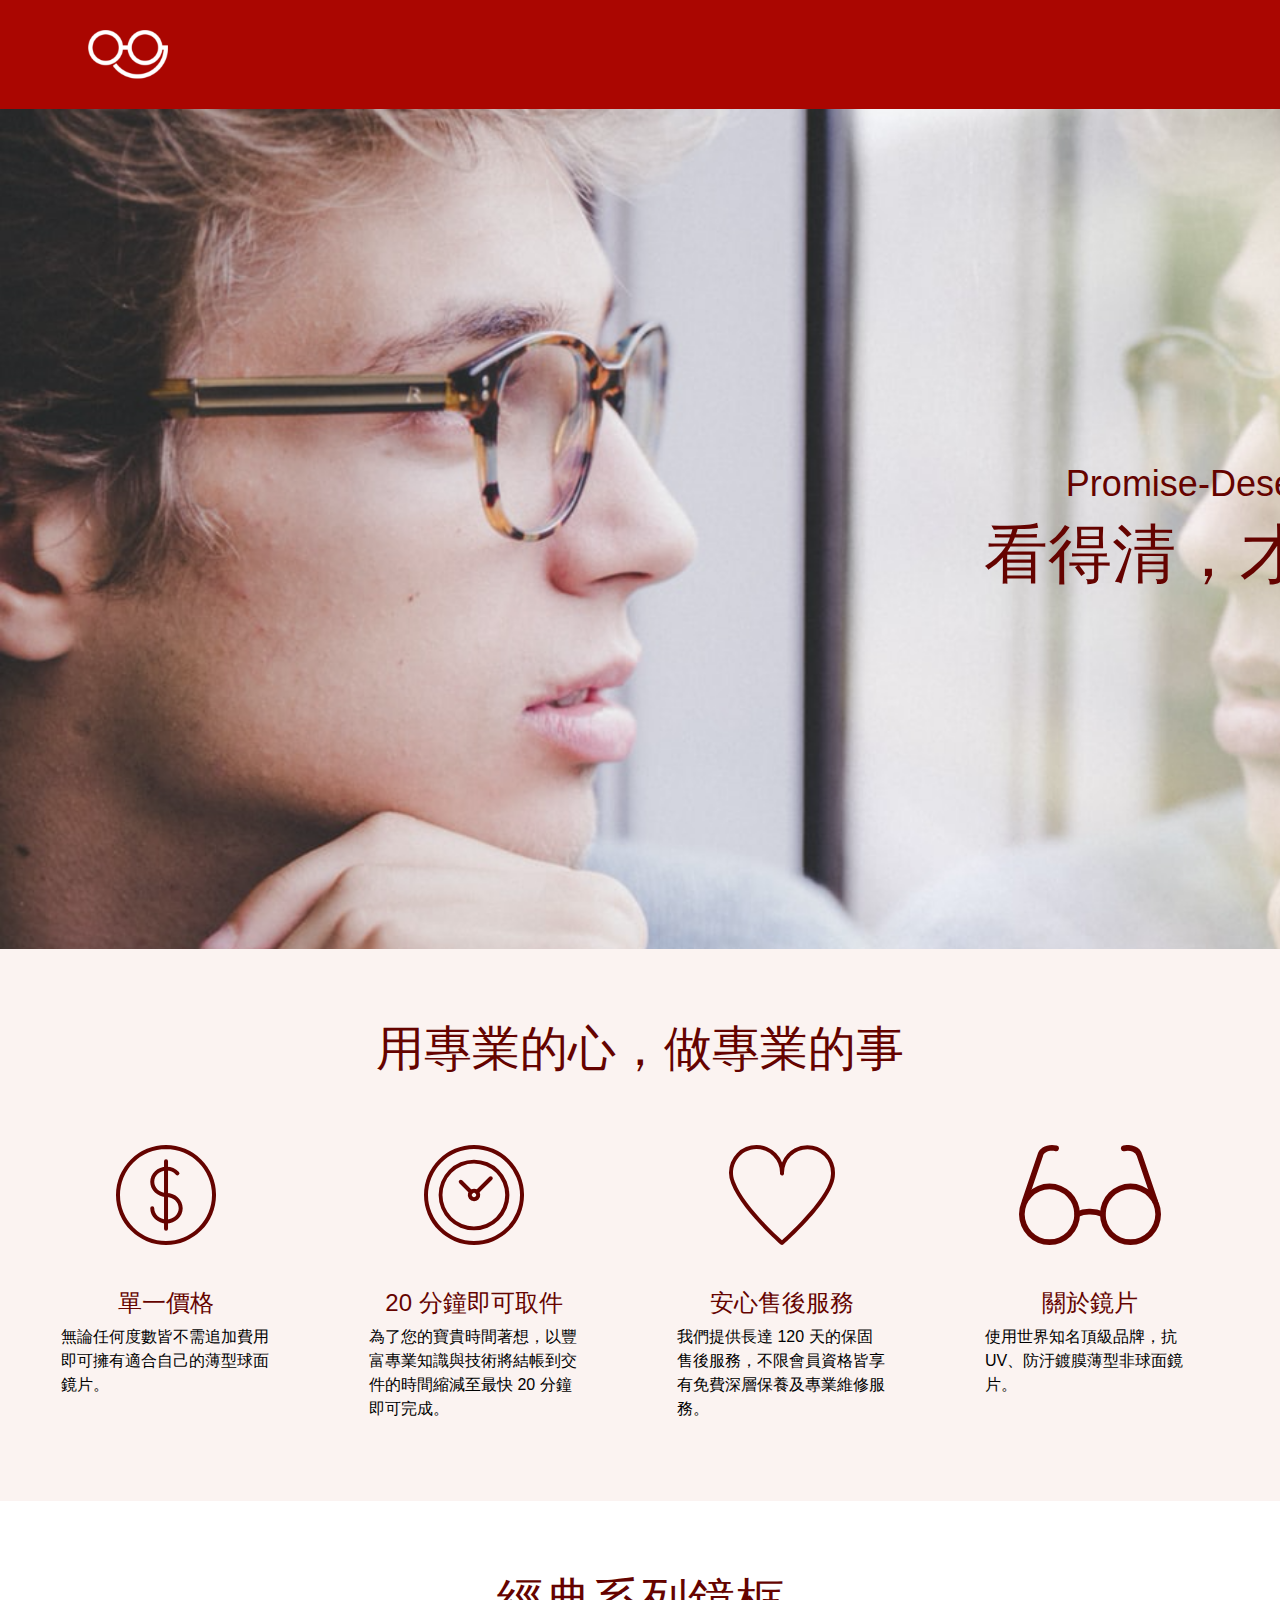
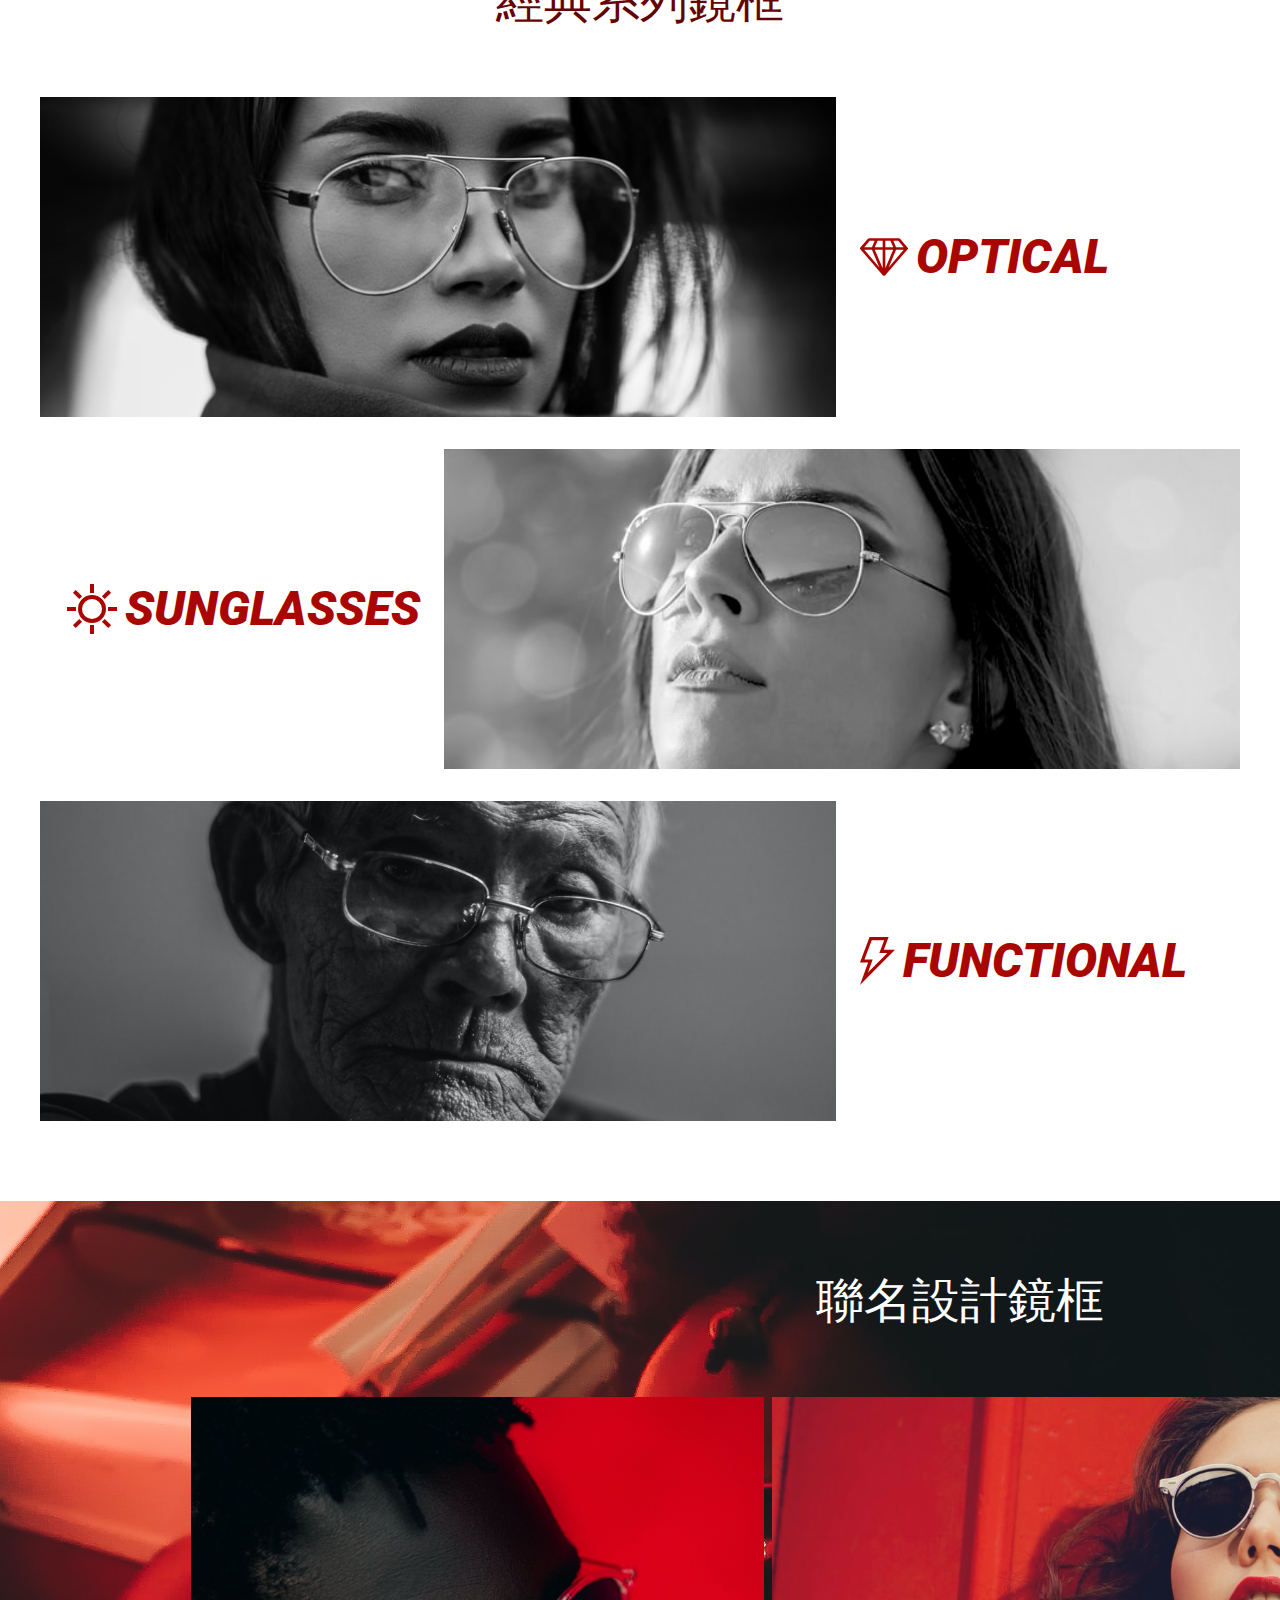
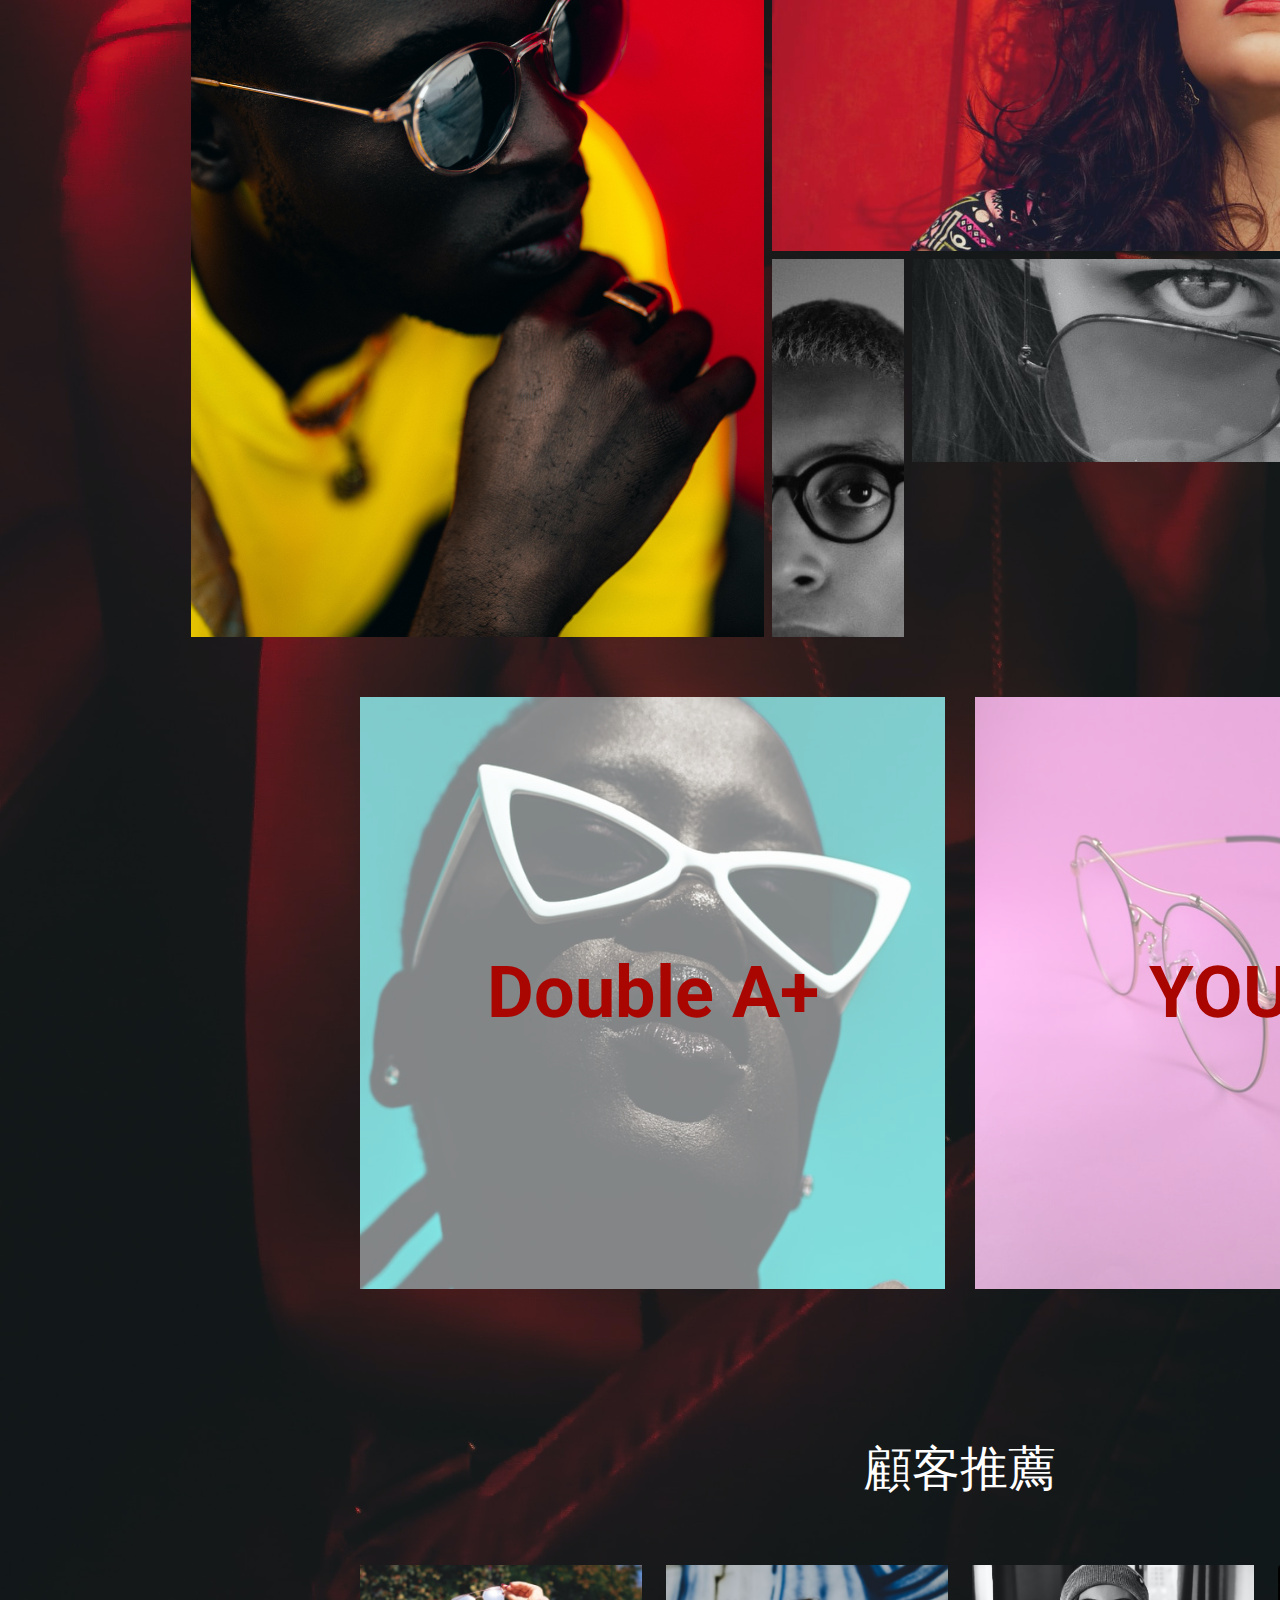
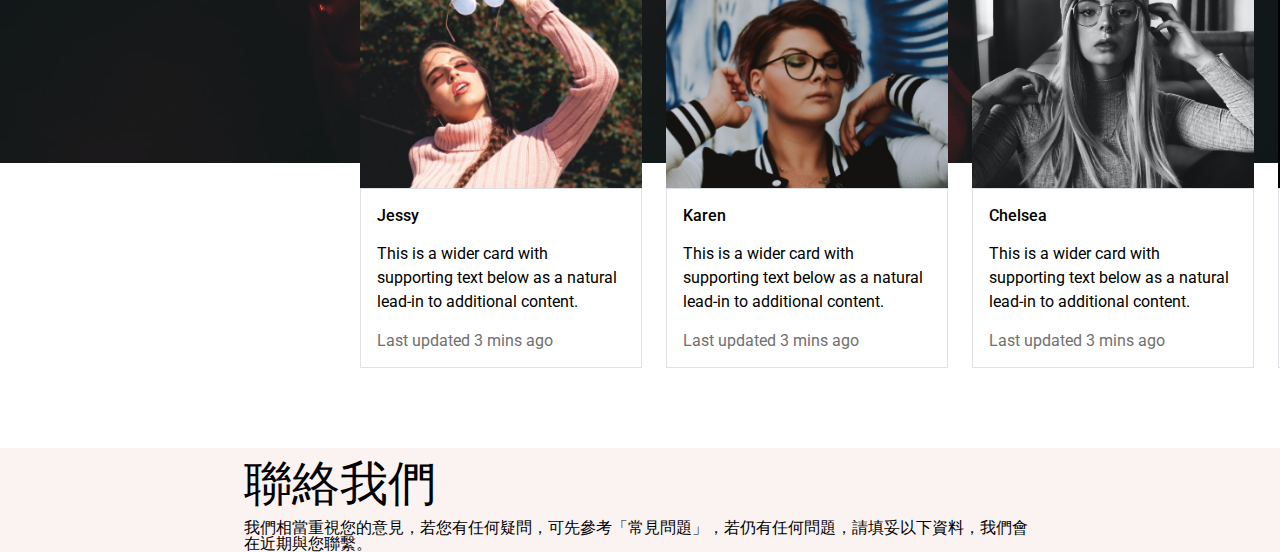
==== index.html @ 2d6eb942 "Initial commit" ====
<!DOCTYPE html>
<html lang="en">
<head>
  <meta charset="UTF-8">
  <meta name="viewport" content="width=device-width, initial-scale=1.0">
  <title>Hex week3 個人網站</title>
  <link rel="stylesheet" href="style/cssReset.css">
  <link rel="stylesheet" href="style/font.css">
  <link rel="stylesheet" href="style/style.css">
  <link href="https://fonts.googleapis.com/css2?family=Roboto:ital,wght@0,400;0,500;0,700;1,900&display=swap"
    rel="stylesheet">
</head>
<body>
  <header>
    <nav class="navigation bg-color-primary">
      <div class="navigation-inner w-1920">
        <a href="#"><img src="image/logo.png" alt="logo"></a>
        <ul>
          <li>
            <a class="font-PingFangTC-Regular font-size-20-h30 color-white" href="#">系列鏡框</a>
          </li>
          <li>
            <a class="font-PingFangTC-Regular font-size-20-h30 color-white" href="#">門市據點</a>
          </li>
          <li>
            <a class="font-PingFangTC-Regular font-size-20-h30 color-white" href="#">部落格</a>
          </li>
          
          <li>
            <a class="font-PingFangTC-Regular font-size-20-h30 color-white" href="#">常見問題</a>
          </li>
        </ul>
      </div>
    </nav>

    <section class="banner w-1920">
      <p class="font-PingFangTC-Medium font-size-36-h54 color-secondary">
        Promise-Desert 2020 早春系列</p>
      <h1 class="font-PingFangTC-Medium font-size-64-h96 color-secondary">
        看得清，才能看得遠</h1>
    </section>
    <section class="aboutUs bg-color-tertiary color-secondary ">
      <h2 class="font-PingFangTC-Semibold font-size-48-h72">用專業的心，做專業的事</h2>
      <ul>
        <li>
          <img src="image/icon-dollar.svg" alt="icon-dollar">
          <h3 class="font-PingFangTC-Medium font-size-24-h36">單一價格</h3>
          <p class="font-PingFangTC-Regular font-size-16-h24 color-black">無論任何度數皆不需追加費用 即可擁有適合自己的薄型球面 鏡片。</p>
        </li>
        <li>
          <img src="image/icon-clock.svg" alt="icon-dollar">
          <h3 class="font-PingFangTC-Medium font-size-24-h36">20 分鐘即可取件</h3>
          <p class="font-PingFangTC-Regular font-size-16-h24 color-black">為了您的寶貴時間著想，以豐 富專業知識與技術將結帳到交 件的時間縮減至最快 20 分鐘 即可完成。</p>
        </li>
        <li>
          <img src="image/icon-heart.svg" alt="icon-dollar">
          <h3 class="font-PingFangTC-Medium font-size-24-h36">安心售後服務</h3>
          <p class="font-PingFangTC-Regular font-size-16-h24 color-black">我們提供長達 120 天的保固售後服務，不限會員資格皆享有免費深層保養及專業維修服務。</p>
        </li>
        <li>
          <img src="image/icon-glasses.svg" alt="icon-dollar">
          <h3 class="font-PingFangTC-Medium font-size-24-h36">關於鏡片</h3>
          <p class="font-PingFangTC-Regular font-size-16-h24 color-black">使用世界知名頂級品牌，抗UV、防汙鍍膜薄型非球面鏡片。</p>
        </li>
        
      </ul>
    </section>
  </header>
  <main>
    <!--經典系列鏡框-->
    <section class="classic">
      <h2 class="font-PingFangTC-Semibold font-size-48-h72 color-secondary">經典系列鏡框</h2>

      <ul class="classic-Series w-1200">
        <li>
          <img src="image/product-1.png" alt="product-1">
          <div class="classic-Series-title">
            <img class="classic-Series-icon" src="image/icon-diamond.svg" alt="">
            <h3 class="font-Roboto-Black-Italic font-size-48-h72 color-primary ">OPTICAL</h3>
          </div>
        </li>

        <li>
          <img src="image/product-2.png" alt="product-2">
          <div class="classic-Series-title">
            <img class="classic-Series-icon" src="image/icon-sun.svg" alt="">
            <h3 class="font-Roboto-Black-Italic font-size-48-h72 color-primary ">SUNGLASSES</h3>
          </div>
        </li>

        <li>
          <img src="image/product-3.png" alt="product-3">
          <div class="classic-Series-title">
            <img class="classic-Series-icon" src="image/icon-thunder.svg" alt="">
            <h3 class="font-Roboto-Black-Italic font-size-48-h72 color-primary ">FUNCTIONAL</h3>
          </div>
        </li>
      </ul>

    </section>
    <!--聯名設計鏡框-->
    <section class="co-branding w-1920">
      <h1 class="font-PingFangTC-Semibold font-size-48-h72 color-white">聯名設計鏡框</h1>
      <!--上層圖-->
      <section class="co-branding-up w-1539">
        <div class="co-branding-inside-left ">
          <img src="image/product-4.png" alt="">
          <div class="co-branding-inside-right-top">
            <img src="image/product-5.png" alt="">
            <div class="co-branding-inside-right-bottom-left">
              <img src="image/product-6.png" alt="">
              <div class="co-branding-inside-right-bottom-right">
                <img src="image/product-7.png" alt="">
                <!--more按鈕-->
                <div class="btn-more">
                  <div class="btn-more-yellow">
                    <div class="btn-more-white">
                      <p class="font-Roboto-Bold font-size-72-h108 color-primary">MORE</p>
                      <img src="image/icon-arrow.svg" alt="">
                    </div>
                  </div>
                </div>
              </div>
            </div>
          </div>
        </div>
      </section>
      <!--下層圖-->
      <section class="co-branding-down w-1200">
        <ul class="co-branding-down-inside flex-row">
          <li class="flex-center-center">
            <img src="image/product-8.png" alt="">
            <div class="transparent"></div>
            <p class="font-Roboto-Bold font-size-72-h108 color-primary">Double A+</p>
          </li>
          <li class="flex-center-center">
            <img src="image/product-9.png" alt="">
            <div class="transparent"></div>
            <p class="font-Roboto-Bold font-size-72-h108 color-primary">YOUTH</p>
          </li>
        </ul>
        
      </section> 
      <!--顧客推薦-->
      <section class="recommend w-1200">
        <h1 class="font-PingFangTC-Semibold font-size-48-h72 color-white">顧客推薦</h1>
        <ul class="recommend-list-wrap flex-row">

          <li class="recommend-list">
            <img src="image/rec-1.png" alt="">
            <div class="recommend-content">
              <h4 class="font-Roboto-Medium font-size-16-h21">Jessy</h4>
              <p class="font-Roboto-Regular font-size-16-h24">This is a wider card with supporting text below as a natural lead-in to additional content.</p>
              <p class="font-Roboto-Regular font-size-16-h21 color-grey">Last updated 3 mins ago</p>
            </div>
          </li>

          <li class="recommend-list">
            <img src="image/rec-2.png" alt="">
            <div class="recommend-content">
              <h4 class="font-Roboto-Medium font-size-16-h21">Karen</h4>
              <p class="font-Roboto-Regular font-size-16-h24">This is a wider card with supporting text below as a natural lead-in to additional content.</p>
              <p class="font-Roboto-Regular font-size-16-h21 color-grey">Last updated 3 mins ago</p>
            </div>
          </li>

          <li class="recommend-list">
            <img src="image/rec-3.png" alt="">
            <div class="recommend-content">
              <h4 class="font-Roboto-Medium font-size-16-h21">Chelsea</h4>
              <p class="font-Roboto-Regular font-size-16-h24">This is a wider card with supporting text below as a natural lead-in
                to additional content.</p>
              <p class="font-Roboto-Regular font-size-16-h21 color-grey">Last updated 3 mins ago</p>
            </div>
          </li>

          <li class="recommend-list">
            <img src="image/rec-4.png" alt="">
            <div class="recommend-content">
              <h4 class="font-Roboto-Medium font-size-16-h21">Jane</h4>
              <p class="font-Roboto-Regular font-size-16-h24">This is a wider card with supporting text below as a natural lead-in
                to additional content.</p>
              <p class="font-Roboto-Regular font-size-16-h21 color-grey">Last updated 3 mins ago</p>
            </div>
          </li>

        </ul>
      </section>
    </section>
    
    <section class="contactUs bg-color-tertiary">
      <div class="contactUs-wrap w-792">
        <h1 class="font-PingFangTC-Semibold font-size-48-h72 w-792">聯絡我們</h1>
        <p>我們相當重視您的意見，若您有任何疑問，可先參考「常見問題」，若仍有任何問題，請填妥以下資料，我們會在近期與您聯繫。</p>
      </div>
      
    </section>
  </main>
  <footer>
    

  </footer>
  
</body>
</html>
---- style/cssReset.css ----
/* http://meyerweb.com/eric/tools/css/reset/ 
   v2.0 | 20110126
   License: none (public domain)
*/

html, body, div, span, applet, object, iframe,
h1, h2, h3, h4, h5, h6, p, blockquote, pre,
a, abbr, acronym, address, big, cite, code,
del, dfn, em, img, ins, kbd, q, s, samp,
small, strike, strong, sub, sup, tt, var,
b, u, i, center,
dl, dt, dd, ol, ul, li,
fieldset, form, label, legend,
table, caption, tbody, tfoot, thead, tr, th, td,
article, aside, canvas, details, embed, 
figure, figcaption, footer, header, hgroup, 
menu, nav, output, ruby, section, summary,
time, mark, audio, video {
	margin: 0;
	padding: 0;
	border: 0;
	font-size: 100%;
	font: inherit;
	vertical-align: baseline;
}
/* HTML5 display-role reset for older browsers */
article, aside, details, figcaption, figure, 
footer, header, hgroup, menu, nav, section {
	display: block;
}
body {
	line-height: 1;
}
ol, ul {
	list-style: none;
}
blockquote, q {
	quotes: none;
}
blockquote:before, blockquote:after,
q:before, q:after {
	content: '';
	content: none;
}
table {
	border-collapse: collapse;
	border-spacing: 0;
}
---- style/font.css ----
/* =============== font-size =============== */

.font-size-14-h21 {
  font-size: 14px;
  line-height: 21px;
}
.font-size-16-h21 {
  font-size: 16px;
  line-height: 21px;
}
.font-size-16-h24 {
  font-size: 16px;
  line-height: 24px;
}
.font-size-20-h30 {
  font-size: 20px;
  line-height: 30px;
}
.font-size-24-h36 {
  font-size: 24px;
  line-height: 36px;
}
.font-size-36-h54 {
  font-size: 36px;
  line-height: 54px;
}
.font-size-48-h72 {
  font-size: 48px;
  line-height: 72px;
}
.font-size-64-h96 {
  font-size: 64px;
  line-height: 96px;
}
.font-size-72-h108 {
  font-size: 72px;
  line-height: 108px;
}

/* =============== font-family =============== */

.font-PingFangTC-Regular {
  font-family: PingFangTC-Regular, sans-serif;
}
.font-PingFangTC-Medium {
  font-family: PingFangTC-Medium, sans-serif;
}
.font-PingFangTC-Semibold {
  font-family: PingFangTC-Semibold, sans-serif;
}

.font-Roboto-Regular {
  font-family: 'Roboto', sans-serif;
  font-weight: 400;
}

.font-Roboto-Medium {
  font-family: 'Roboto', sans-serif;
  font-weight: 500;
}
.font-Roboto-Bold {
  font-family: 'Roboto', sans-serif;
  font-weight: 700;
}
.font-Roboto-Black-Italic {
  font-family: 'Roboto', sans-serif;
  font-weight: 900;
  font-style: italic;
}
---- style/style.css ----
/* =============== 全域設定 =============== */

* {
  box-sizing: border-box;
}
a {
  text-decoration: none;
}
img {
  display: block;
}
body{
  margin: 0 auto;
}
.w-792 {
  width: 792px;
  margin: 0 auto;
}
.w-1200 {
  width: 1200px;
  margin: 0 auto;
}
.w-1539 {
  width: 1539px;
  margin: 0 auto;
}
.w-1920 {
  width: 1920px;
  margin: auto;
}
.color-primary {
  color: #AA0601;
}
.color-secondary {
  color: #650300;
}
.color-white {
  color: #fff;
}
.color-black {
  color: #000;
}
.color-grey {
  color: #707070;
}
.bg-color-primary {
  background-color: #AA0601;
}
.bg-color-secondary {
  background-color: #650300;
}
.bg-color-tertiary {
  background-color: #fbf3f1;
}
.flex-row {
  display: flex;
}
.flex-column {
  display: flex;
  flex-direction: column;
}
.flex-center-center {
  display: flex;
  justify-content: center;
  align-items: center;
}

/* =============== header - navigation =============== */

/* .navigation {
  
} */

.navigation-inner {
  padding: 30px 88px;
  display: flex;
  justify-content: space-between;
  align-items: center;
}
.navigation ul {
  display: flex;
  justify-content: flex-end;
}
.navigation ul li {
  margin-left: 64px;
}


/* =============== header - banner =============== */

.banner {
  background: url(../image/banner.png)
              center top
              no-repeat;
  padding: 350px 0;
  padding-right: 360px;
}
.banner p, .banner h1 {
  text-align: right;
}
.banner p {
  line-height: 50px;
}
.banner h1 {
  line-height: 90px;
}

/* =============== header - aboutUs =============== */

.aboutUs {
  padding-top: 64px;
  padding-bottom: 80px;
  display: flex;
  flex-direction: column;
  align-items: center;
}
.aboutUs h2 {
  margin-bottom: 44px;
}
.aboutUs ul {
  display: flex;
  align-items: flex-start;
}
.aboutUs li {
  padding: 16px 37px 0px;
  margin-right: 24px;
  display: flex;
  flex-direction: column;
  align-items: center;
}
.aboutUs li img {
  height: 100px;
  margin-bottom: 40px;
}
.aboutUs li h3 {
  margin-bottom: 4px;
}
.aboutUs li p {
  width: 210px;
  letter-spacing: 0px;
}

/* =============== main - classic =============== */

.classic {
  padding-top: 64px;
}
.classic h2 {
  margin-bottom: 60px;
  text-align: center;
}
/* .classic-Series ul預設是block，column排列 ，所以不用另外設定flex-direction:column*/
.classic-Series li {
  display: flex;
  justify-content: flex-start;
  align-items:center;
  margin-bottom: 32px;
}
.classic-Series li>img {
  margin-right: 24px;
}
.classic-Series-title {
  display: flex;
}
.classic-Series-icon {
  margin-right: 8px;
}
/* 下列設定可新增其他新的圖也不怕跑版 */
.classic-Series li:nth-of-type(even) {
  flex-direction: row-reverse;
}
.classic-Series li:nth-of-type(even)>img{
  margin-right: 0px;
  margin-left: 24px;
}
.classic-Series li:nth-last-of-type(1) {
  margin-bottom: 80px;
}

/* =============== main-co-branding-top =============== */

.co-branding {
  /* height: 2468px; */
  background: url(../image/bg.png) 
              center top
              no-repeat;
  padding-top: 64px;
  padding-bottom: 80px;
}
.co-branding h1{
  margin-bottom: 60px;
  text-align: center;
}
/* ---- 圖片區 ---- */
.co-branding-up {
  margin-bottom: 60px;
}
.co-branding-up img {
  margin-right: 8px;
  margin-bottom: 8px;
}
.co-branding-inside-left {
  display: flex;
}
.co-branding-inside-right-bottom-left {
  display: flex; 
}
.co-branding-inside-right-bottom-right {
  display: flex;
  flex-direction: column;
  align-items: flex-end;
}

/* ---- margin歸零 ---- */

.co-branding-inside-right-top > img,
.co-branding-inside-right-bottom-right > img {
  margin-right: 0px;
}
.co-branding-inside-left > img,
.co-branding-inside-right-bottom-left > img {
  margin-bottom: 0px;
}

/* ---- more button ---- */
.btn-more-yellow {
  position: relative;
  background: url(../image/more.png)
              no-repeat;
  width: 342px;
  height: 167px;
  padding-right: 83px;
  padding-left: 27px;
  padding-top: 27px;
}
.btn-more-white{
  position: absolute;
  background: #fff;
  width: 315px;
  padding-left: 32px;
  padding-right: 19px;
  display: flex;
  align-items: center;
}
.btn-more-white p {
  margin-right: 17px;
}

/* =============== main-co-branding-down =============== */

.co-branding-down-inside {
  margin-bottom: 144px;
}
.co-branding-down-inside li {
  margin-right: 30px;
}
.co-branding-down-inside li:nth-of-type(even) {
  margin-right: 0px;
}
.co-branding-down img, .transparent {
  width: 585px;
  height: 592px; 
}
.transparent, .flex-center-center p {
  position: absolute;
}
.transparent {
  background: #fff;
  opacity: 0.5;
}

/* =============== main-co-branding-recommend =============== */
.recommend-list-wrap {
  /* margin-bottom: 80px; */
}
.recommend-list {
  margin-right: 24px;
}
.recommend-list:nth-last-of-type(1) {
  margin-right: 0px;
}
.recommend-list img {
  width: 282px;
}
.recommend-content{
  width: 282px;
  padding: 16px;
  border: 1px solid #DEE2E6;
}
.recommend-content h4,
.recommend-content h4 + p {
  margin-bottom: 16px;
}
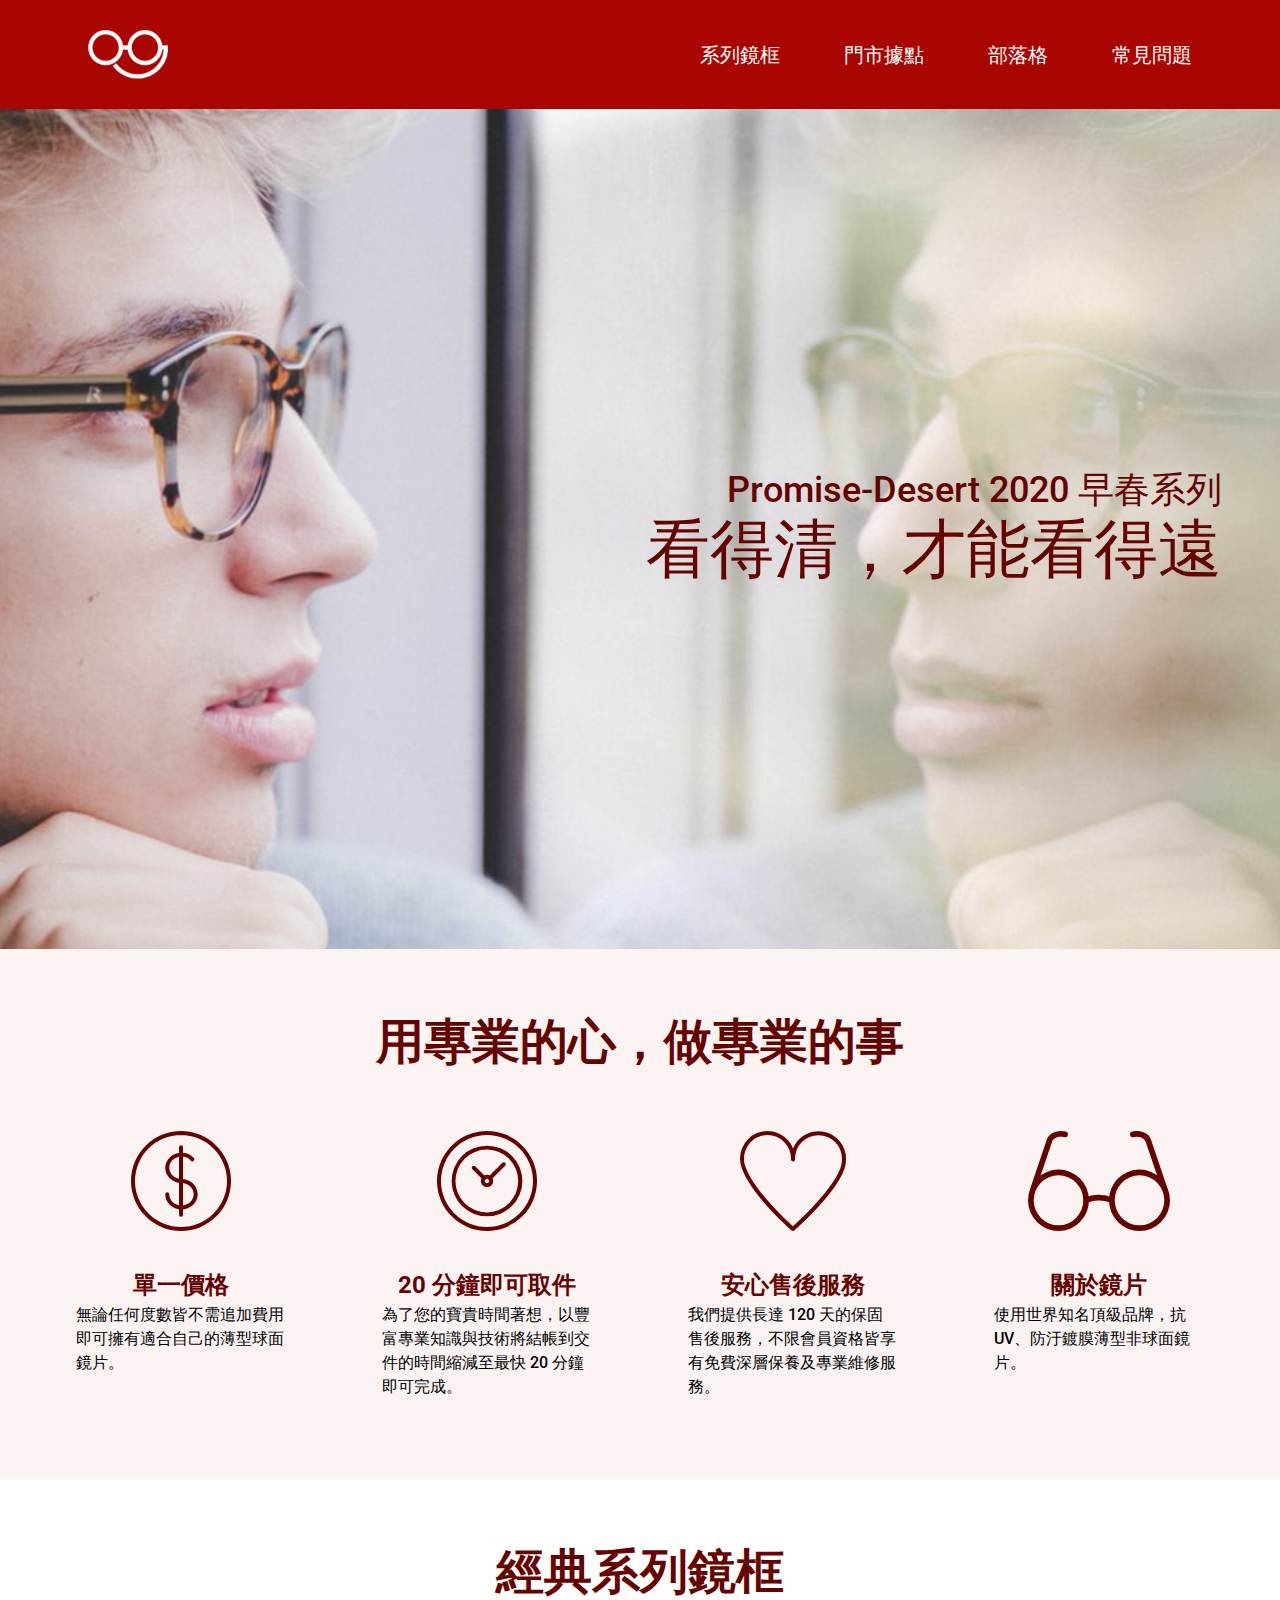
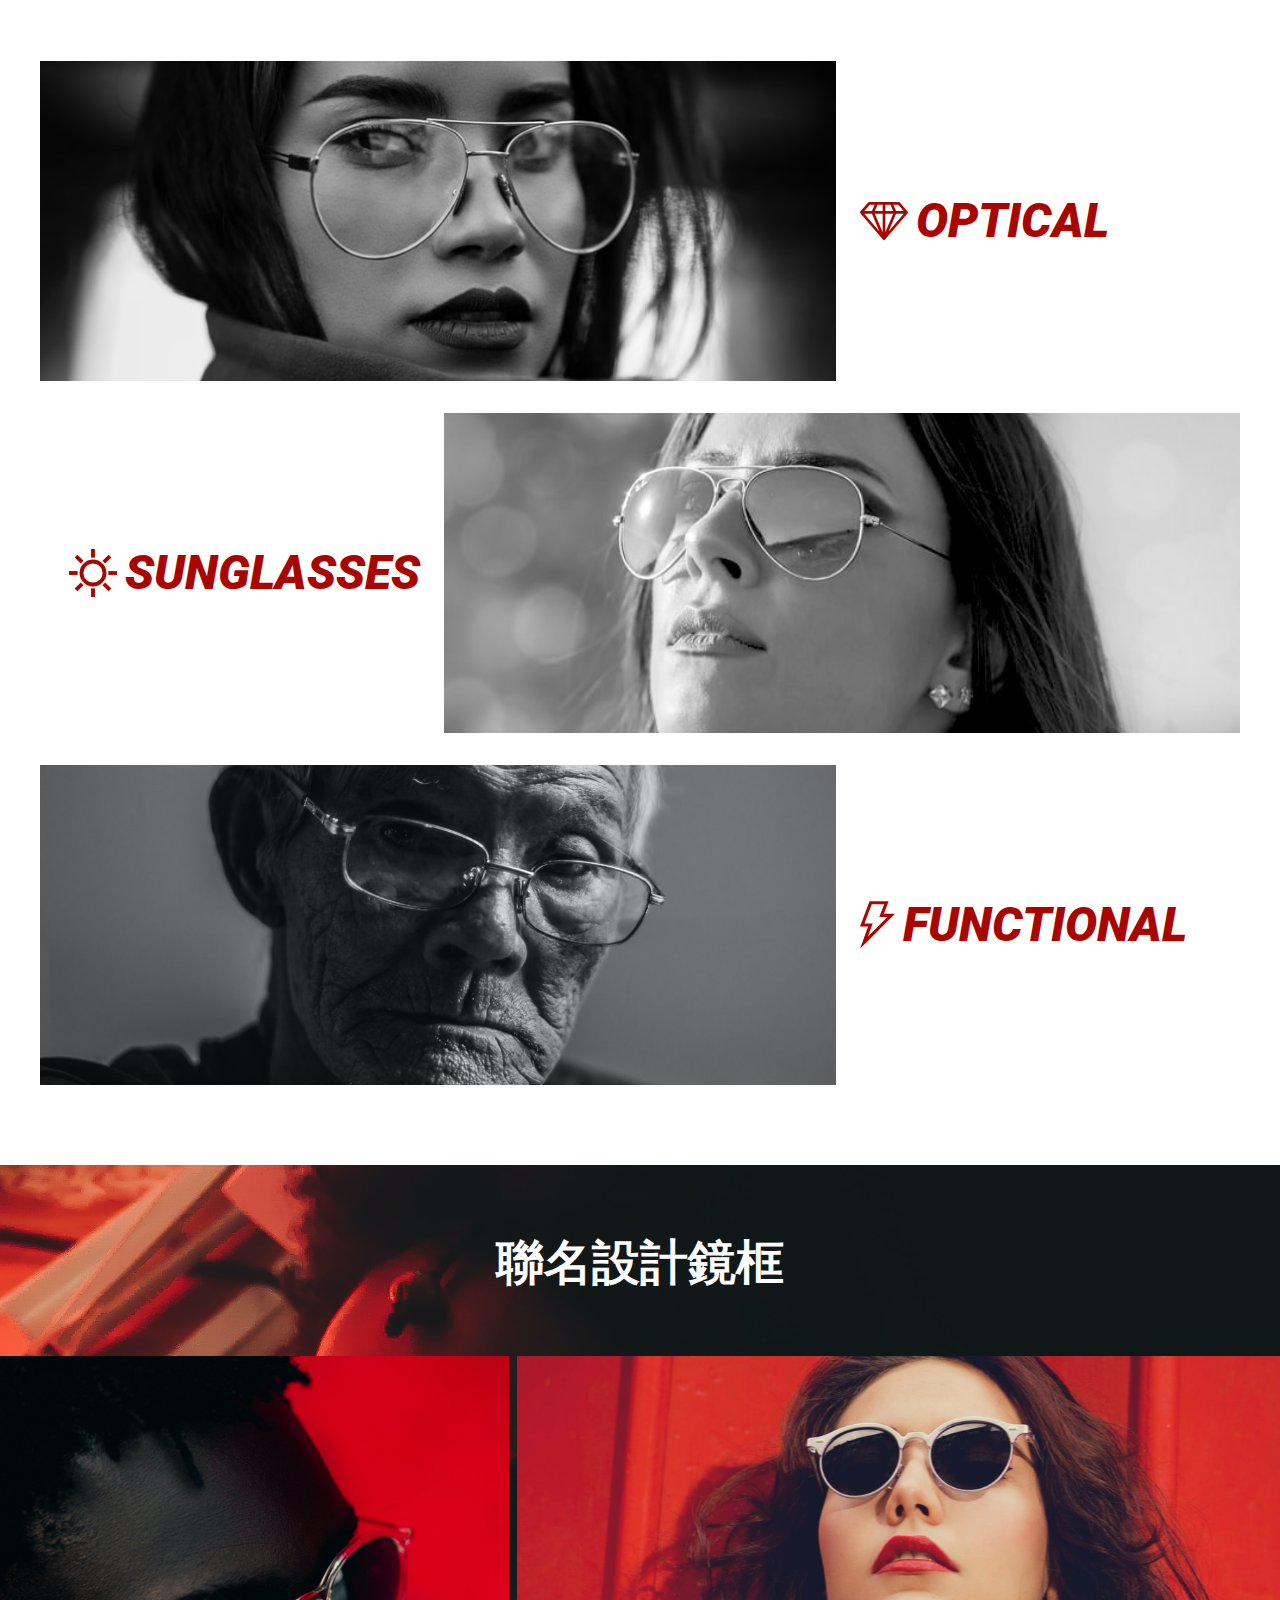
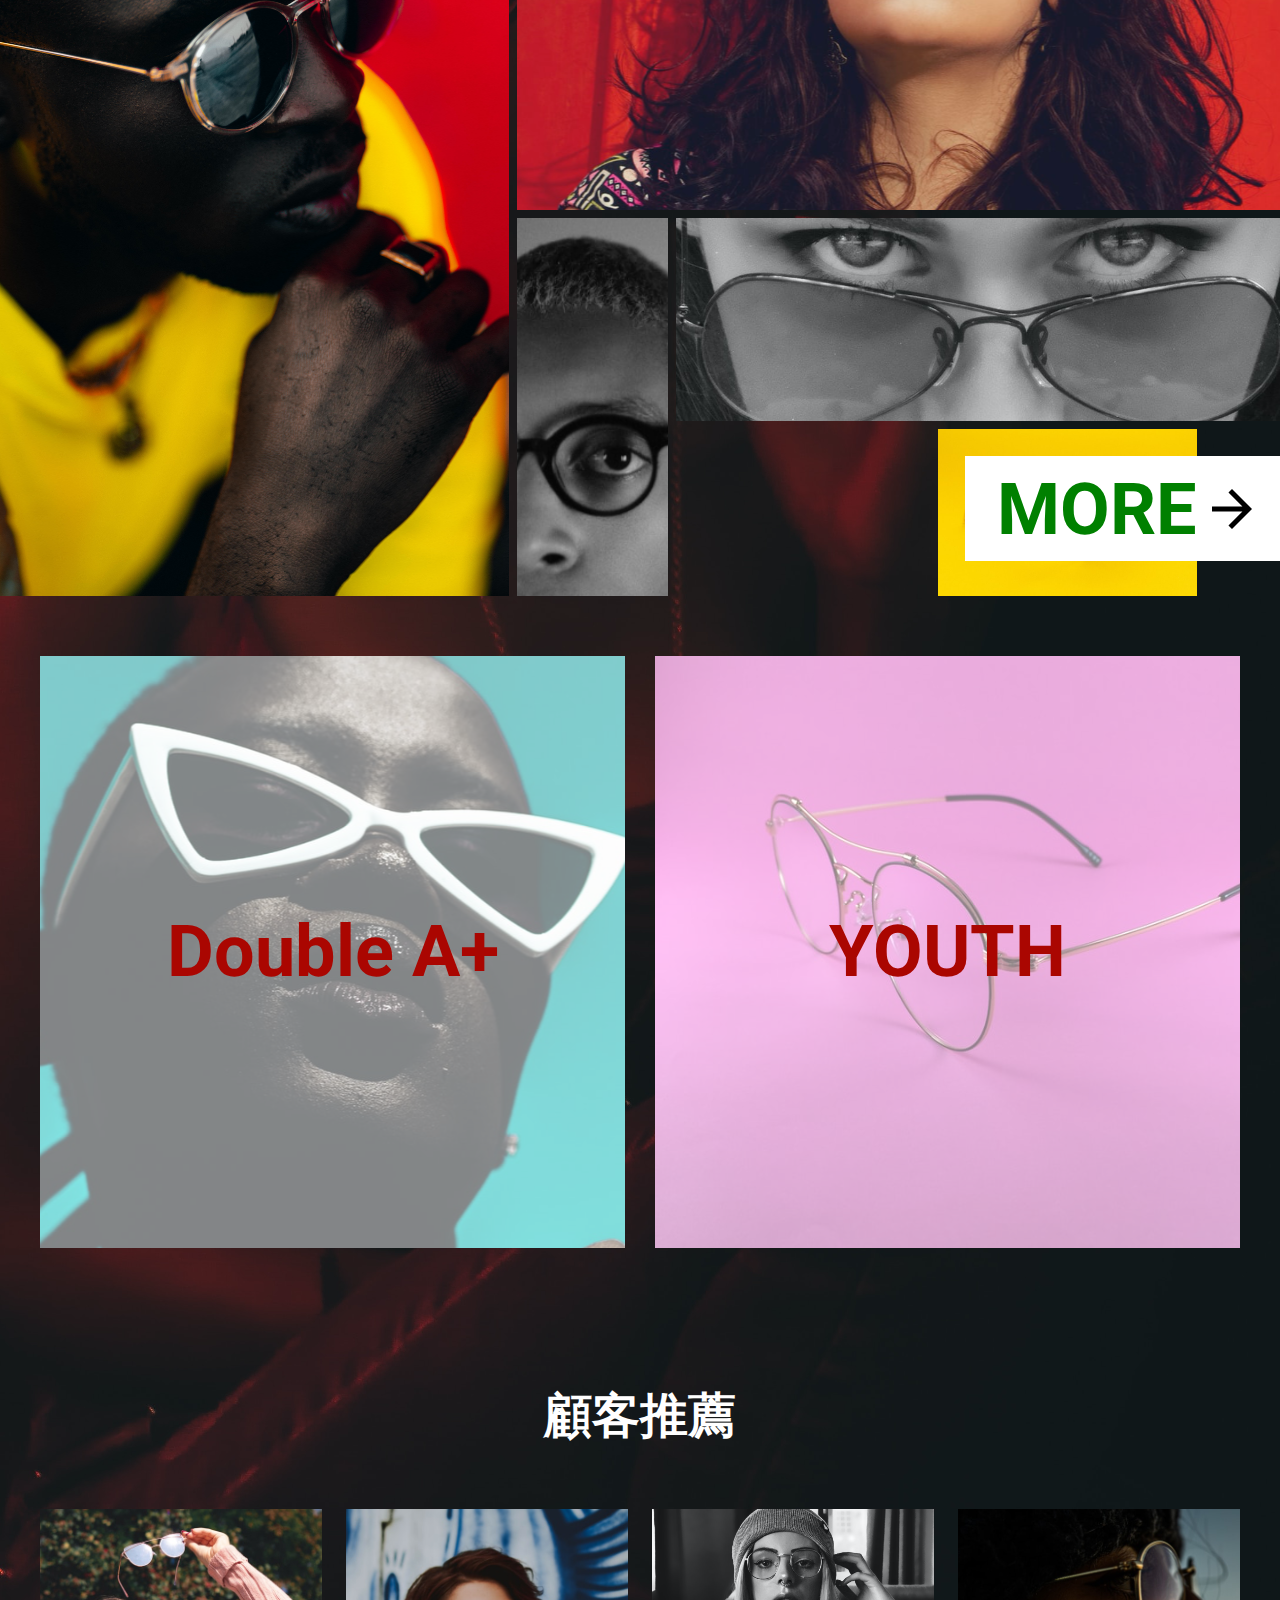
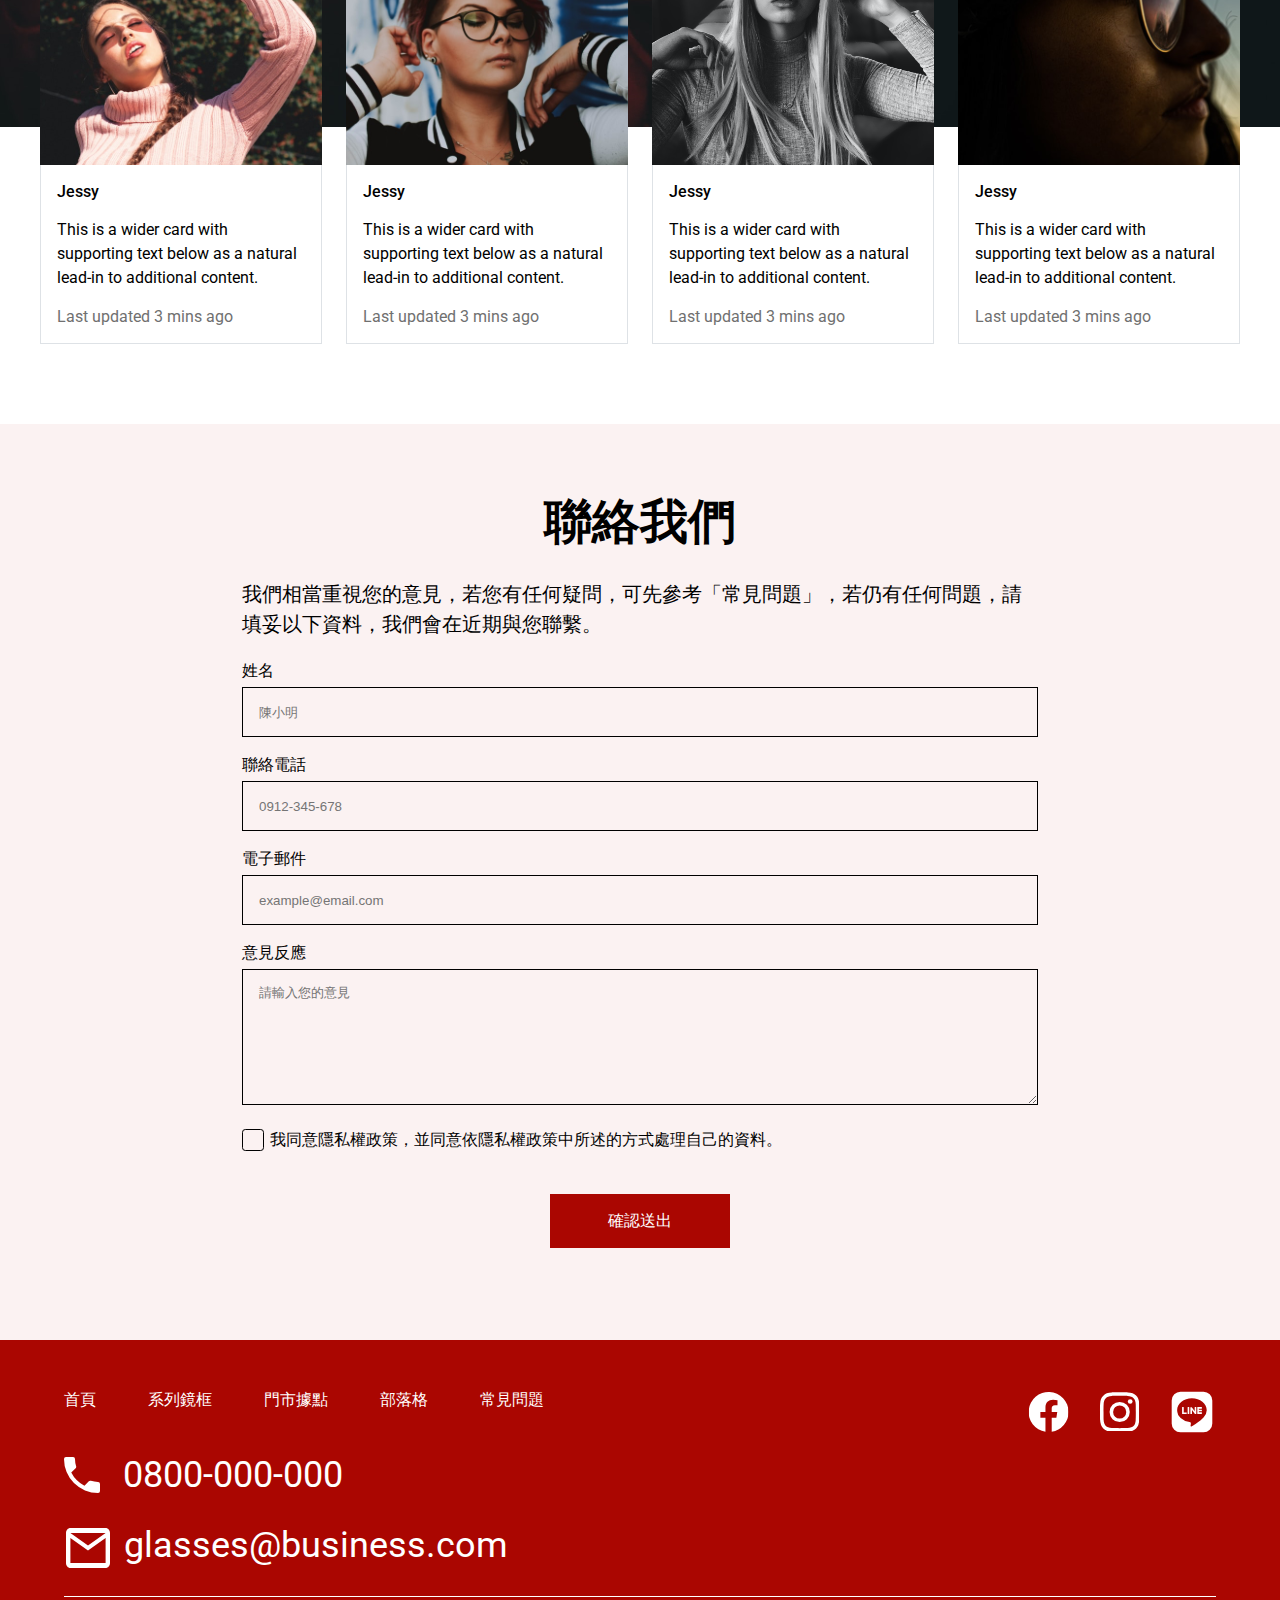
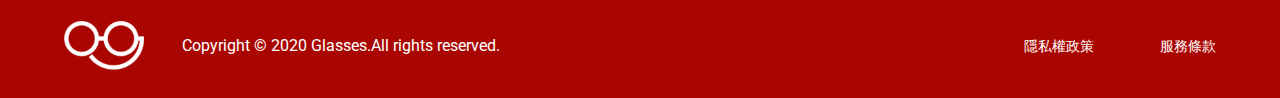
==== commit d2da1128: "rwd" ====
--- a/index.html
+++ b/index.html
@@ -3,203 +3,303 @@
 <head>
   <meta charset="UTF-8">
   <meta name="viewport" content="width=device-width, initial-scale=1.0">
+  <meta name="viewport" content="width=device-width, initial-scale=1.0">
   <title>Hex week3 個人網站</title>
-  <link rel="stylesheet" href="style/cssReset.css">
+  <link rel="stylesheet" href="style/reset.css">
   <link rel="stylesheet" href="style/font.css">
   <link rel="stylesheet" href="style/style.css">
   <link href="https://fonts.googleapis.com/css2?family=Roboto:ital,wght@0,400;0,500;0,700;1,900&display=swap"
     rel="stylesheet">
+  <script src="js/jquery.js"></script>
 </head>
 <body>
-  <header>
-    <nav class="navigation bg-color-primary">
-      <div class="navigation-inner w-1920">
+  <!--nav start-->
+  <nav class="nav bg-primary">
+    <div class="container-1920">
+      <ul class="dropdown">
+        <li><a href="#">系列鏡框</a></li>
+        <li><a href="#">門市據點</a></li>
+        <li><a href="#">部落格</a></li>
+        <li><a href="#">常見問題</a></li>
+      </ul>
+      <div class="nav-block flex-row flex-align-sb flex-align-center">
         <a href="#"><img src="image/logo.png" alt="logo"></a>
-        <ul>
-          <li>
-            <a class="font-PingFangTC-Regular font-size-20-h30 color-white" href="#">系列鏡框</a>
-          </li>
-          <li>
-            <a class="font-PingFangTC-Regular font-size-20-h30 color-white" href="#">門市據點</a>
-          </li>
-          <li>
-            <a class="font-PingFangTC-Regular font-size-20-h30 color-white" href="#">部落格</a>
-          </li>
-          
-          <li>
-            <a class="font-PingFangTC-Regular font-size-20-h30 color-white" href="#">常見問題</a>
+        <a href="#" class="ham-icon"></a>
+        <ul class="nav-list flex-row">
+          <li>
+            <a class="font-PingFangTC-Regular font-size-20-h30 text-white" href="#">系列鏡框</a>
+          </li>
+          <li>
+            <a class="font-PingFangTC-Regular font-size-20-h30 text-white" href="#">門市據點</a>
+          </li>
+          <li>
+            <a class="font-PingFangTC-Regular font-size-20-h30 text-white" href="#">部落格</a>
+          </li>
+  
+          <li>
+            <a class="font-PingFangTC-Regular font-size-20-h30 text-white" href="#">常見問題</a>
           </li>
         </ul>
       </div>
-    </nav>
-
-    <section class="banner w-1920">
-      <p class="font-PingFangTC-Medium font-size-36-h54 color-secondary">
-        Promise-Desert 2020 早春系列</p>
-      <h1 class="font-PingFangTC-Medium font-size-64-h96 color-secondary">
-        看得清，才能看得遠</h1>
-    </section>
-    <section class="aboutUs bg-color-tertiary color-secondary ">
-      <h2 class="font-PingFangTC-Semibold font-size-48-h72">用專業的心，做專業的事</h2>
-      <ul>
-        <li>
+  
+    </div>
+  </nav>
+  <!--nav end-->
+  
+  <!--header start-->
+  <header class="header">
+    <div class="container-1200 h-100">
+      <div class="header-block h-100 flex-row flex-jc-end flex-align-center">
+        <div class="header-title text-primary-dark">
+          <h4 class="font-size-36-h54 text-medium">
+            Promise-Desert 2020 早春系列</h4>
+          <h1 class="font-size-64-h96 text-medium">
+            看得清，才能看得遠</h1>
+        </div>
+      </div>
+    </div>
+  </header>
+  <!--header end-->
+  
+  <!--about start-->
+  <section class="about bg-primary-light text-primary-dark ">
+    <h2 class="font-size-48-h72 text-bold">用專業的心，做專業的事</h2>
+    <div class="container-1200">
+      <ul class="about-block flex-row flex-align-sb">
+        <li class="about-list text-medium flex-column flex-align-center">
           <img src="image/icon-dollar.svg" alt="icon-dollar">
-          <h3 class="font-PingFangTC-Medium font-size-24-h36">單一價格</h3>
-          <p class="font-PingFangTC-Regular font-size-16-h24 color-black">無論任何度數皆不需追加費用 即可擁有適合自己的薄型球面 鏡片。</p>
-        </li>
-        <li>
+          <h3 class="font-size-24-h36">單一價格</h3>
+          <p class="font-size-16-h24 text-black">無論任何度數皆不需追加費用 即可擁有適合自己的薄型球面 鏡片。</p>
+        </li>
+        <li class="about-list text-medium flex-column flex-align-center">
           <img src="image/icon-clock.svg" alt="icon-dollar">
-          <h3 class="font-PingFangTC-Medium font-size-24-h36">20 分鐘即可取件</h3>
-          <p class="font-PingFangTC-Regular font-size-16-h24 color-black">為了您的寶貴時間著想，以豐 富專業知識與技術將結帳到交 件的時間縮減至最快 20 分鐘 即可完成。</p>
-        </li>
-        <li>
+          <h3 class="font-size-24-h36">20 分鐘即可取件</h3>
+          <p class="font-size-16-h24 text-black">為了您的寶貴時間著想，以豐 富專業知識與技術將結帳到交 件的時間縮減至最快 20 分鐘 即可完成。</p>
+        </li>
+        <li class="about-list text-medium flex-column flex-align-center">
           <img src="image/icon-heart.svg" alt="icon-dollar">
-          <h3 class="font-PingFangTC-Medium font-size-24-h36">安心售後服務</h3>
-          <p class="font-PingFangTC-Regular font-size-16-h24 color-black">我們提供長達 120 天的保固售後服務，不限會員資格皆享有免費深層保養及專業維修服務。</p>
-        </li>
-        <li>
+          <h3 class="font-size-24-h36">安心售後服務</h3>
+          <p class="font-size-16-h24 text-black">我們提供長達 120 天的保固售後服務，不限會員資格皆享有免費深層保養及專業維修服務。</p>
+        </li>
+        <li class="about-list flex-column text-medium flex-align-center">
           <img src="image/icon-glasses.svg" alt="icon-dollar">
-          <h3 class="font-PingFangTC-Medium font-size-24-h36">關於鏡片</h3>
-          <p class="font-PingFangTC-Regular font-size-16-h24 color-black">使用世界知名頂級品牌，抗UV、防汙鍍膜薄型非球面鏡片。</p>
-        </li>
-        
+          <h3 class="font-size-24-h36">關於鏡片</h3>
+          <p class="font-size-16-h24 text-black">使用世界知名頂級品牌，抗UV、防汙鍍膜薄型非球面鏡片。</p>
+        </li>
       </ul>
-    </section>
-  </header>
-  <main>
-    <!--經典系列鏡框-->
-    <section class="classic">
-      <h2 class="font-PingFangTC-Semibold font-size-48-h72 color-secondary">經典系列鏡框</h2>
-
-      <ul class="classic-Series w-1200">
-        <li>
-          <img src="image/product-1.png" alt="product-1">
-          <div class="classic-Series-title">
-            <img class="classic-Series-icon" src="image/icon-diamond.svg" alt="">
-            <h3 class="font-Roboto-Black-Italic font-size-48-h72 color-primary ">OPTICAL</h3>
-          </div>
-        </li>
-
-        <li>
-          <img src="image/product-2.png" alt="product-2">
-          <div class="classic-Series-title">
-            <img class="classic-Series-icon" src="image/icon-sun.svg" alt="">
-            <h3 class="font-Roboto-Black-Italic font-size-48-h72 color-primary ">SUNGLASSES</h3>
-          </div>
-        </li>
-
-        <li>
-          <img src="image/product-3.png" alt="product-3">
-          <div class="classic-Series-title">
-            <img class="classic-Series-icon" src="image/icon-thunder.svg" alt="">
-            <h3 class="font-Roboto-Black-Italic font-size-48-h72 color-primary ">FUNCTIONAL</h3>
+    </div>
+  </section>
+  <!--about end-->
+
+  <!--classic start-->
+  <section class="classic">
+    <h2 class="font-size-48-h72 text-bold text-primary-dark">經典系列鏡框</h2>
+    <div class="container-1200">
+      <ul class="classic-block">
+        <li class="classic-list flex-row flex-align-center">
+          <div class="classic-photo">
+            <img src="image/product-1.png" alt="product-1">
+          </div>
+          <div class="classic-title ">
+            <h3 class="font-size-48-h72 text-primary text-Black-Italic ">OPTICAL</h3>
+          </div>
+        </li>
+        
+        <li class="classic-list flex-row flex-jc-start flex-align-center">
+          <div class="classic-photo">
+            <img src="image/product-2.png" alt="product-1">
+          </div>
+          <div class="classic-title">
+            <h3 class="font-size-48-h72  text-primary text-Black-Italic">SUNGLASSES</h3>
+          </div>
+        </li>
+
+        <li class="classic-list flex-row flex-jc-start flex-align-center">
+          <div class="classic-photo">
+            <img src="image/product-3.png" alt="product-1">
+          </div>
+          <div class="classic-title">
+            <h3 class="font-size-48-h72 text-primary text-Black-Italic">FUNCTIONAL</h3>
           </div>
         </li>
       </ul>
-
-    </section>
-    <!--聯名設計鏡框-->
-    <section class="co-branding w-1920">
-      <h1 class="font-PingFangTC-Semibold font-size-48-h72 color-white">聯名設計鏡框</h1>
-      <!--上層圖-->
-      <section class="co-branding-up w-1539">
-        <div class="co-branding-inside-left ">
-          <img src="image/product-4.png" alt="">
-          <div class="co-branding-inside-right-top">
-            <img src="image/product-5.png" alt="">
-            <div class="co-branding-inside-right-bottom-left">
-              <img src="image/product-6.png" alt="">
-              <div class="co-branding-inside-right-bottom-right">
-                <img src="image/product-7.png" alt="">
-                <!--more按鈕-->
-                <div class="btn-more">
-                  <div class="btn-more-yellow">
-                    <div class="btn-more-white">
-                      <p class="font-Roboto-Bold font-size-72-h108 color-primary">MORE</p>
-                      <img src="image/icon-arrow.svg" alt="">
-                    </div>
-                  </div>
-                </div>
+    </div>
+    
+
+    
+  </section>
+  <!--classic end-->
+
+  <!--brand start-->
+  <section class="brand">
+    <h2 class="font-size-48-h72 text-center text-bold text-white">聯名設計鏡框</h2>
+    <ul class="brand-list">
+      <!--cobrand-->
+      <li class="co-brand container-1538 flex-row ">
+        <!--圖左-->
+        <div class="product-4 mr-1"></div>
+        <div class="right-part ">
+          <!--圖右上-->
+          <div class="product-5 mb-1"></div>
+          <div class="right-bottom flex-row">
+            <!--圖右下左-->
+            <div class="product-6 mr-1"></div>
+            <div class="right-bottom-right flex-column flex-align-end">
+              <div class="product-7 mb-1"></div>
+              <!--more按鈕-->
+              <div class="brand-more ">
+                <div class="brand-more-white">
               </div>
             </div>
-          </div>
-        </div>
-      </section>
-      <!--下層圖-->
-      <section class="co-branding-down w-1200">
-        <ul class="co-branding-down-inside flex-row">
-          <li class="flex-center-center">
-            <img src="image/product-8.png" alt="">
-            <div class="transparent"></div>
-            <p class="font-Roboto-Bold font-size-72-h108 color-primary">Double A+</p>
-          </li>
-          <li class="flex-center-center">
-            <img src="image/product-9.png" alt="">
-            <div class="transparent"></div>
-            <p class="font-Roboto-Bold font-size-72-h108 color-primary">YOUTH</p>
-          </li>
+
+          </div>
+
+        </div>
+      </li>   
+      <!--other-brand-->
+      <li class="other-brand container-1200">
+        <ul class="brand-block flex-row">
+          <li class="product-8 mr1"></li>
+          <li class="product-9"></li>
         </ul>
-        
-      </section> 
-      <!--顧客推薦-->
-      <section class="recommend w-1200">
-        <h1 class="font-PingFangTC-Semibold font-size-48-h72 color-white">顧客推薦</h1>
-        <ul class="recommend-list-wrap flex-row">
-
-          <li class="recommend-list">
-            <img src="image/rec-1.png" alt="">
-            <div class="recommend-content">
-              <h4 class="font-Roboto-Medium font-size-16-h21">Jessy</h4>
-              <p class="font-Roboto-Regular font-size-16-h24">This is a wider card with supporting text below as a natural lead-in to additional content.</p>
-              <p class="font-Roboto-Regular font-size-16-h21 color-grey">Last updated 3 mins ago</p>
-            </div>
-          </li>
-
-          <li class="recommend-list">
-            <img src="image/rec-2.png" alt="">
-            <div class="recommend-content">
-              <h4 class="font-Roboto-Medium font-size-16-h21">Karen</h4>
-              <p class="font-Roboto-Regular font-size-16-h24">This is a wider card with supporting text below as a natural lead-in to additional content.</p>
-              <p class="font-Roboto-Regular font-size-16-h21 color-grey">Last updated 3 mins ago</p>
-            </div>
-          </li>
-
-          <li class="recommend-list">
-            <img src="image/rec-3.png" alt="">
-            <div class="recommend-content">
-              <h4 class="font-Roboto-Medium font-size-16-h21">Chelsea</h4>
-              <p class="font-Roboto-Regular font-size-16-h24">This is a wider card with supporting text below as a natural lead-in
-                to additional content.</p>
-              <p class="font-Roboto-Regular font-size-16-h21 color-grey">Last updated 3 mins ago</p>
-            </div>
-          </li>
-
-          <li class="recommend-list">
-            <img src="image/rec-4.png" alt="">
-            <div class="recommend-content">
-              <h4 class="font-Roboto-Medium font-size-16-h21">Jane</h4>
-              <p class="font-Roboto-Regular font-size-16-h24">This is a wider card with supporting text below as a natural lead-in
-                to additional content.</p>
-              <p class="font-Roboto-Regular font-size-16-h21 color-grey">Last updated 3 mins ago</p>
-            </div>
-          </li>
-
+      </li>
+    </ul>
+  </section>
+  <!--brand end-->
+
+  <!--recommend start-->
+  <section class="rec container-1200">
+    <h2 class="font-size-48-h72 text-center text-bold text-white">顧客推薦</h2>
+    <ul class="rec-block">
+
+      <li class="rec-list">
+        <div class="rec-list-photo rec-1"></div>
+        <div class="rec-list-content">
+          <h4 class="text-medium font-size-16-h21 mb-2">Jessy</h4>
+          <p class="text-regular font-size-16-h24 mb-2">This is a wider card with supporting text below as a natural
+            lead-in to additional content.</p>
+          <p class="text-regular font-size-16-h21 text-grey ">Last updated 3 mins ago</p>
+        </div>
+      </li>
+  
+      <li class="rec-list">
+        <div class="rec-list-photo rec-2"></div>
+        <div class="rec-list-content">
+          <h4 class="text-medium font-size-16-h21 mb-2">Jessy</h4>
+          <p class="text-regular font-size-16-h24 mb-2">This is a wider card with supporting text below as a natural
+            lead-in to additional content.</p>
+          <p class="text-regular font-size-16-h21 text-grey ">Last updated 3 mins ago</p>
+        </div>
+      </li>
+  
+      <li class="rec-list">
+        <div class="rec-list-photo rec-3"></div>
+        <div class="rec-list-content">
+          <h4 class="text-medium font-size-16-h21 mb-2">Jessy</h4>
+          <p class="text-regular font-size-16-h24 mb-2">This is a wider card with supporting text below as a natural
+            lead-in to additional content.</p>
+          <p class="text-regular font-size-16-h21 text-grey ">Last updated 3 mins ago</p>
+        </div>
+      </li>
+  
+      <li class="rec-list ">
+        <div class="rec-list-photo rec-4"></div>
+        <div class="rec-list-content">
+          <h4 class="text-medium font-size-16-h21 mb-2">Jessy</h4>
+          <p class="text-regular font-size-16-h24 mb-2">This is a wider card with supporting text below as a natural
+            lead-in to additional content.</p>
+          <p class="text-regular font-size-16-h21 text-grey ">Last updated 3 mins ago</p>
+        </div>
+      </li>
+    </ul>
+  </section>
+  <!--recommend end-->
+  
+  <!--contact start-->
+  <section class="contact bg-primary-light">
+    <div class="contact-block container-1200 ">
+        <h2 class="text-bold font-size-48-h72 mb-3">聯絡我們</h2>
+        <p class="text-regular font-size-20-h30">我們相當重視您的意見，若您有任何疑問，可先參考「常見問題」，若仍有任何問題，請填妥以下資料，我們會在近期與您聯繫。</p>
+        
+        <form class="contact-form font-PingFangTC-Regular font-size-16-h24" action="">
+          <label for="username">姓名</label>
+          <input type="text" id="username" name="username" placeholder="陳小明">
+        
+          <label for="tel">聯絡電話</label>
+          <input type="tel" id="tel" name="tel" placeholder="0912-345-678">
+        
+          <label for="email">電子郵件</label>
+          <input type="email" id="email" name="email" placeholder="example@email.com">
+        
+          <label for="feedback">意見反應</label>
+          <textarea type="text" id="feedback" name="feedback" placeholder="請輸入您的意見"></textarea>
+        
+          <label for="checkbox">我同意隱私權政策，並同意依隱私權政策中所述的方式處理自己的資料。
+            <input type="checkbox" id="checkbox" name="agree">
+            <span class="checkmark"></span>
+          </label>
+        
+          <div class="submit">
+            <input class="font-Roboto-Bold font-size-16-h24 text-white bg-primary " type="submit" value="確認送出">
+          </div>
+        </form>
+      
+      
+    </div>
+  </section>
+  <!--contact end-->
+  
+  <!--footer start-->
+  <footer class="bg-primary">
+    <div class="footer-wrap container-1200">
+      <section class="footer-content-top ">
+        <div class="top-left flex-column">
+          <!-- footer link -->
+          <ul class="footer-link">
+            <li class="font-PingFangTC-Regular font-size-16-h24">
+              <a href="#">首頁</a>
+              <a href="#">系列鏡框</a>
+              <a href="#">門市據點</a>
+              <a href="#">部落格</a>
+              <a href="#">常見問題</a>
+            </li>
+          </ul>
+          <!-- footer service -->
+          <ul class="footer-service font-Roboto-Regular font-size-36-h54 text-white">
+            <li>0800-000-000</li>
+            <li>glasses@business.com</li>
+          </ul>
+        </div>
+        <!-- footer icon -->
+        <ul class="footer-icon flex-row">
+          <li>
+            <a class="icon fb" href="#"></a>
+          </li>
+          <li>
+            <a class="icon ig" href="#"></a>
+          </li>
+          <li>
+            <a class="icon line" href="#"></a>
+          </li>
         </ul>
       </section>
-    </section>
-    
-    <section class="contactUs bg-color-tertiary">
-      <div class="contactUs-wrap w-792">
-        <h1 class="font-PingFangTC-Semibold font-size-48-h72 w-792">聯絡我們</h1>
-        <p>我們相當重視您的意見，若您有任何疑問，可先參考「常見問題」，若仍有任何問題，請填妥以下資料，我們會在近期與您聯繫。</p>
-      </div>
-      
-    </section>
-  </main>
-  <footer>
-    
+
+      <section class="footer-copyright">
+        <ul>
+          <li>
+            <img src="image/logo.png" alt="">
+            <p class="font-Roboto-Regular font-size-16-h24 text-white">Copyright &copy; 2020 Glasses.All rights reserved.</p>
+          </li>
+          <li>
+            <a class="font-PingFangTC-Regular font-size-14-h21 text-white" href="#">隱私權政策</a>
+            <a class="font-PingFangTC-Regular font-size-14-h21 text-white" href="#">服務條款</a>
+          </li>
+        </ul>
+        <div class="cell-logo"></div>
+      </section>
+    </div>
 
   </footer>
-  
+  <!--footer end-->
 </body>
 </html>--- a/style/font.css
+++ b/style/font.css
@@ -1,53 +1,87 @@
 
 /* =============== font-size =============== */
-
-.font-size-14-h21 {
+/* 內文 */.font-size-14-h21 {
   font-size: 14px;
   line-height: 21px;
 }
-.font-size-16-h21 {
+/* 內文 */.font-size-16-h21 {
   font-size: 16px;
   line-height: 21px;
 }
-.font-size-16-h24 {
+/* 內文 */.font-size-16-h24 {
   font-size: 16px;
   line-height: 24px;
 }
-.font-size-20-h30 {
+
+/* 內文 */.font-size-20-h30 {
   font-size: 20px;
   line-height: 30px;
 }
 .font-size-24-h36 {
   font-size: 24px;
-  line-height: 36px;
+  /* line-height: 36px; */
 }
 .font-size-36-h54 {
   font-size: 36px;
-  line-height: 54px;
+  /* line-height: 54px; */
 }
 .font-size-48-h72 {
   font-size: 48px;
-  line-height: 72px;
+  /* line-height: 72px; */
 }
 .font-size-64-h96 {
   font-size: 64px;
-  line-height: 96px;
+  /* line-height: 96px; */
 }
 .font-size-72-h108 {
   font-size: 72px;
-  line-height: 108px;
+  /* line-height: 108px; */
+}
+
+/* =============== font-weight =============== */
+.text-regular {
+  font-weight: 400;
+}
+.text-medium {
+  font-weight: 500;
+}
+.text-bold {
+  font-weight: 700;
+}
+.text-Black-Italic {
+  font-weight: 900;
+  font-style: italic;
+}
+
+/* =============== text-color =============== */
+.text-primary {
+  color: #AA0601;
+}
+.text-center {
+  text-align: center;
+}
+.text-primary-dark {
+  color: #650300;
+}
+.text-white {
+  color: #fff;
+}
+.text-black {
+  color: #000;
+}
+.text-grey {
+  color: #707070;
 }
 
 /* =============== font-family =============== */
-
-.font-PingFangTC-Regular {
-  font-family: PingFangTC-Regular, sans-serif;
+/* .font-PingFangTC-Regular {
+  font-family: PingFangTC-Regular, Microsoft JhengHei, sans-serif;
 }
 .font-PingFangTC-Medium {
-  font-family: PingFangTC-Medium, sans-serif;
+  font-family: PingFangTC-Medium, Microsoft JhengHei, sans-serif;
 }
 .font-PingFangTC-Semibold {
-  font-family: PingFangTC-Semibold, sans-serif;
+  font-family: PingFangTC-Semibold, Microsoft JhengHei, sans-serif;
 }
 
 .font-Roboto-Regular {
@@ -66,5 +100,5 @@
 .font-Roboto-Black-Italic {
   font-family: 'Roboto', sans-serif;
   font-weight: 900;
-  font-style: italic;
-}+  
+} */
--- a/style/style.css
+++ b/style/style.css
@@ -3,6 +3,7 @@
 
 * {
   box-sizing: border-box;
+  /* outline: 1px solid red; */
 }
 a {
   text-decoration: none;
@@ -11,48 +12,40 @@
   display: block;
 }
 body{
+  font-family: -apple-system, BlinkMacSystemFont, "Segoe UI", "Microsoft JhengHei", Roboto, "Helvetica Neue", Arial, sans-serif;
+  line-height: 1.5;
   margin: 0 auto;
 }
-.w-792 {
-  width: 792px;
-  margin: 0 auto;
-}
-.w-1200 {
-  width: 1200px;
-  margin: 0 auto;
-}
-.w-1539 {
-  width: 1539px;
-  margin: 0 auto;
-}
-.w-1920 {
-  width: 1920px;
-  margin: auto;
-}
-.color-primary {
-  color: #AA0601;
-}
-.color-secondary {
-  color: #650300;
-}
-.color-white {
-  color: #fff;
-}
-.color-black {
-  color: #000;
-}
-.color-grey {
-  color: #707070;
-}
-.bg-color-primary {
+h1, h2, h3, h4, h5 ,h6 {
+  line-height: 1.2;
+  font-weight: bold;
+}
+
+/* 容器寬度 */
+.container-1920 {
+  max-width: 1920px;
+  margin: auto; }
+
+.container-1200 {
+  max-width: 1200px;
+  margin: 0 auto; }
+
+.container-1538 {
+  max-width: 1538px;
+  height: 100%;
+  margin: 0 auto; }
+
+/* 背景顏色 */
+.bg-primary {
   background-color: #AA0601;
 }
-.bg-color-secondary {
+.bg-primary-dark {
   background-color: #650300;
 }
-.bg-color-tertiary {
-  background-color: #fbf3f1;
-}
+.bg-primary-light {
+  background-color: #AA06010D;
+}
+/* flex-box */
 .flex-row {
   display: flex;
 }
@@ -60,89 +53,258 @@
   display: flex;
   flex-direction: column;
 }
-.flex-center-center {
-  display: flex;
+.flex-jc-start {
+  justify-content: flex-start;
+}
+.flex-jc-center {
   justify-content: center;
+}
+.flex-jc-end {
+  justify-content: flex-end;
+}
+.flex-jc-sb {
+  justify-content: space-between;
+}
+.flex-align-start {
+  align-items: flex-start;
+}
+.flex-align-center {
   align-items: center;
 }
-
-/* =============== header - navigation =============== */
-
-/* .navigation {
-  
-} */
-
-.navigation-inner {
-  padding: 30px 88px;
-  display: flex;
+.flex-align-end {
+  align-items: flex-end;
+}
+.flex-align-sb {
+  align-items: space-between;
+}
+.flex-d-r-reverse {
+  flex-direction: row-reverse;
+}
+/* utilities */
+.h-100 {
+  height: 100%;
+}
+.mask {
+  background: #fff;
+}
+.op-05 {
+  opacity: 0.5;
+}
+.mr-1 {
+  margin-right: 8px;
+}
+.mr-2 {
+  margin-right: 16px;
+}
+.mr-3 {
+  margin-right: 24px;
+}
+.mb-1 {
+  margin-bottom: 8px;
+}
+.mb-2 {
+  margin-bottom: 16px;
+}
+.mb-3 {
+  margin-bottom: 24px;
+}
+.mb-144 {
+  margin-bottom: 144px;
+}
+
+
+/* =======  navigation ======= */
+.nav-block {
+  position: relative;
   justify-content: space-between;
   align-items: center;
-}
-.navigation ul {
-  display: flex;
+  padding: 30px 88px;
+}
+.nav-list {
   justify-content: flex-end;
 }
-.navigation ul li {
+.nav-list li {
   margin-left: 64px;
 }
-
-
-/* =============== header - banner =============== */
-
-.banner {
+.ham-icon {
+  position: absolute;
+  background-image: url(../image/ic_menu_24px.svg);
+  width: 24px;
+  height: 24px;
+  left: 16px;
+  display: none;
+}
+.dropdown {
+  position: absolute;
+  left: 0;
+  top: 49.4px;
+  width: 100%;
+  max-height: 0px; 
+  transition: all 0.8s;
+  overflow: hidden;
+  z-index: 120;
+}
+.dropdown.active {
+  max-height: 228px;
+}
+.dropdown li a {
+  display: block;
+  text-align: center;
+  background-color: #AA0601;
+  border-top: 1px solid #fff;
+  color: white;
+  padding: 16px 0px;
+  text-decoration: none;
+}
+
+@media (max-width:992px)  {
+  .nav-list {
+    display: none;
+  }
+  .nav-block {
+    padding: 30px 48px;
+  }
+  .nav-block a img {
+    max-width: 48px;
+  }
+}
+@media (max-width:767px)  {
+  .nav-list {
+    display: none;
+  }
+  .nav-block {
+    justify-content: center;
+    padding: 10px 16px;
+  }
+  .nav-block a img {
+    max-width: 48px;
+  }
+  .ham-icon {
+    display: block;
+  }
+}
+
+/* ======= header ======= */
+.header {
+  height: 840px;
+  padding: 4.5%;
   background: url(../image/banner.png)
-              center top
+              center center
               no-repeat;
-  padding: 350px 0;
-  padding-right: 360px;
-}
-.banner p, .banner h1 {
+  background-size: cover;
+}
+.header-title {
+  font-weight: 100;
   text-align: right;
 }
-.banner p {
-  line-height: 50px;
-}
-.banner h1 {
-  line-height: 90px;
-}
-
-/* =============== header - aboutUs =============== */
-
-.aboutUs {
+@media (max-width:992px) {
+  .header {
+    height: 840px;
+    padding: 4.5%;
+    background:url(../image/banner-sm.png)
+              center center
+              no-repeat;
+    background-size: cover;
+  }
+  .header-block h4{
+    font-size: 20px;
+  }
+  .header-block h1 {
+    font-size: 48px;
+  }
+  
+}
+@media (max-width:767px) {
+  .header {
+    height: 394px;
+    padding: 4.5%;
+    background:url(../image/banner-sm.png)
+              center center
+              no-repeat;
+    background-size: cover;
+  }
+  .header-block h4{
+    font-size: 16px;
+  }
+  .header-block h1 {
+    font-size: 32px;
+  }
+}
+
+/* ======= about ======= */
+.about {
   padding-top: 64px;
   padding-bottom: 80px;
-  display: flex;
-  flex-direction: column;
-  align-items: center;
-}
-.aboutUs h2 {
+}
+.about h2 {
+  text-align: center;
   margin-bottom: 44px;
 }
-.aboutUs ul {
-  display: flex;
-  align-items: flex-start;
-}
-.aboutUs li {
+.about-list {
+  width: 23.5%;
   padding: 16px 37px 0px;
-  margin-right: 24px;
-  display: flex;
-  flex-direction: column;
-  align-items: center;
-}
-.aboutUs li img {
+  margin-right: 2%;
+  /* align-items: center; */
+}
+.about-list img {
   height: 100px;
   margin-bottom: 40px;
 }
-.aboutUs li h3 {
+.about-list h3 {
   margin-bottom: 4px;
 }
-.aboutUs li p {
+.about-list p {
   width: 210px;
   letter-spacing: 0px;
 }
-
-/* =============== main - classic =============== */
-
+@media (max-width:992px) {
+  .about {
+    padding-top: 40px;
+  }
+  .about h2 {
+    margin-bottom: 12px;
+  }
+  .about-list {
+  width: 43%;
+  padding: 16px 37px 0px;
+  margin-right: 2%; 
+  }
+  .about-block {
+    justify-content: center;
+    flex-wrap: wrap;
+  }
+  .about-list img {
+    height: 80px;
+    margin-bottom: 16px;
+  }
+  .about h2 {
+    font-size: 32px;
+  }
+  .about-block li:nth-of-type(2),
+  .about-block li:nth-of-type(3) {
+    order: -1;
+  }
+ 
+}
+@media (max-width:767px) {
+  .about {
+    padding-top: 32px;
+    padding-bottom: 56px;
+  }
+  .about-list {
+  width: 100%;
+  padding: 20px 64px 8px;
+  margin-right: 0%; 
+  }
+  .about-block {
+    flex-wrap: wrap;
+  }
+  .about h2 {
+    font-size: 24px;
+  }
+}
+
+/* ======= classic ======= */
 .classic {
   padding-top: 64px;
 }
@@ -150,82 +312,251 @@
   margin-bottom: 60px;
   text-align: center;
 }
-/* .classic-Series ul預設是block，column排列 ，所以不用另外設定flex-direction:column*/
-.classic-Series li {
-  display: flex;
-  justify-content: flex-start;
-  align-items:center;
+.classic-list {
   margin-bottom: 32px;
 }
-.classic-Series li>img {
-  margin-right: 24px;
-}
-.classic-Series-title {
-  display: flex;
-}
-.classic-Series-icon {
+.classic-title {
+  
+  margin: 0px 24px;
+}
+.classic-title img {
+  
   margin-right: 8px;
 }
-/* 下列設定可新增其他新的圖也不怕跑版 */
-.classic-Series li:nth-of-type(even) {
+.classic-title img path {
+  fill: black; 
+}
+.classic-photo {
+  flex-shrink: 1;
+}
+.classic-photo img {
+  width: 100%;
+  height: 320px;
+}
+.classic-title h3 {
+    display: flex;
+    align-items: center
+}
+/* 小標前icon */
+.classic-list:nth-of-type(1)
+.classic-title h3::before, 
+.classic-list:nth-of-type(2)
+.classic-title h3::before, 
+.classic-list:nth-of-type(3)
+.classic-title h3::before {
+  content: "";
+  display: inline-block;
+  background-image: url(../image/icon-diamond.svg);
+  background-size: contain;
+  width: 48px;
+  height: 37.73px;
+  background-repeat: no-repeat;
+  background-position: left;
+  margin-right: 8px;
+}
+.classic-list:nth-of-type(2)
+.classic-title h3::before {
+  background-image: url(../image/icon-sun.svg);
+  width: 48px;
+  height: 48px;
+}
+.classic-list:nth-of-type(3)
+.classic-title h3::before {
+  background-image: url(../image/icon-thunder.svg);
+  width: 35.2px;
+  height: 48px;
+}
+/* 設定classic-list 向下推擠 */
+.classic-list:last-of-type {
+  margin-bottom: 80px;
+}
+.classic-list:nth-of-type(2) {
   flex-direction: row-reverse;
 }
-.classic-Series li:nth-of-type(even)>img{
-  margin-right: 0px;
-  margin-left: 24px;
-}
-.classic-Series li:nth-last-of-type(1) {
-  margin-bottom: 80px;
-}
-
-/* =============== main-co-branding-top =============== */
-
-.co-branding {
-  /* height: 2468px; */
+/* 設定第二classic-list hover後顯示的圖案 */
+.classic-list:nth-of-type(2)
+.classic-photo {
+  position: relative;
+}
+.classic-list:nth-of-type(2) 
+.classic-photo::after {
+  position: absolute;
+  content:"";
+  display: block;
+  background: url(../image/product-2-color.png)
+              center center
+              no-repeat;
+  background-size: cover;
+  top: 0;
+  right: 0;
+  bottom: 0;
+  left: 0;
+  width: 100%;
+  opacity: 0;
+  z-index: 100;
+}
+.classic-list:nth-of-type(2) 
+.classic-photo:hover::after {
+  opacity: 100;
+}
+@media (max-width:992px) {
+  .container-1200 {
+    padding: 0px 48px;
+  }
+  .classic {
+    padding-top: 40px;
+  }
+  .classic-list {
+    margin-bottom: 8px;
+  }
+  .classic-list:last-of-type {
+    margin-bottom: 40px;
+  }
+  .classic h2 {
+    margin-bottom: 32px;
+    font-size: 32px;
+  }
+  .classic-photo img {
+    height: 168px;
+  }
+  .classic-title {
+    margin: 0 auto;
+  }
+  .classic-title h3 {
+    font-size: 28px;
+  }
+  .classic-list:nth-of-type(1)
+  .classic-title h3::before {
+    width: 32px;
+    height: 25.16px;
+  }
+  .classic-list:nth-of-type(2)
+  .classic-title h3::before {
+    width: 32px;
+    height: 32px;
+  }
+  .classic-list:nth-of-type(3)
+  .classic-title h3::before {
+    width: 23px;
+    height: 32px;
+  }
+  .classic-list:nth-of-type(2) {
+    flex-direction: row;
+  }
+  .classic-list:nth-of-type(2) 
+  .classic-photo:hover::after {
+    opacity: 0;
+  }
+}
+@media (max-width:767px) {
+  .container-1200 {
+    padding: 0px 11px;
+  }
+  .classic {
+    padding-top: 24px;
+  }
+  .classic h2 {
+    margin-bottom: 16px;
+    font-size: 24px;
+  }
+  .classic-list {
+    position: relative;
+    justify-content: center;
+  }
+  .classic-list:last-of-type {
+    margin-bottom: 24px;
+  }
+  .classic-photo img {
+    height: 134px;
+  }
+  .classic-title h3 {
+    position: absolute;
+    color:white;
+    top: 50%;
+    left: 50%;
+    transform: translate(-50%, -50%);
+  }
+  .classic-list:nth-of-type(1)
+  .classic-title h3::before {
+    background-image: url(../image/icon-diamond-white.svg);
+  }
+  .classic-list:nth-of-type(2)
+  .classic-title h3::before {
+    background-image: url(../image/icon-sun-white.svg);
+  }
+  .classic-list:nth-of-type(3)
+  .classic-title h3::before {
+    background-image: url(../image/icon-thunder-white.svg);
+  }
+  
+}
+
+/* ======= brand ======= */
+.brand {
+  height: 2162px; 
   background: url(../image/bg.png) 
               center top
               no-repeat;
+  background-size: cover;
   padding-top: 64px;
-  padding-bottom: 80px;
-}
-.co-branding h1{
+}
+.right-part {
+  width: 60%;
+}
+.co-brand {
+  position: relative;
+}
+.product-4 {
+  background: url(../image/product-4.png);
+  background-size: cover;
+	background-position: center center;
+	background-repeat: no-repeat;
+  width: 40%;
+	height: 840px;
+}
+.product-5 {
+  background: url(../image/product-5.png);
+  background-size: cover;
+	background-position: center center;
+	background-repeat: no-repeat;
+	width: 100%;
+	height: 454px;
+}
+.product-6 {
+  background: url(../image/product-6.png);
+  background-size: cover;
+	background-position: center center;
+	background-repeat: no-repeat;
+	width: 20%;
+	height: 378px;
+}
+.right-bottom-right {
+  width: 80%;
+}
+.product-7 {
+  background: url(../image/product-7.png);
+  background-size: cover;
+	background-position: center center;
+	background-repeat: no-repeat;
+	width: 100%;
+	height: 203px;
+}
+
+.brand h2{
   margin-bottom: 60px;
-  text-align: center;
-}
-/* ---- 圖片區 ---- */
-.co-branding-up {
+  line-height: 1.4em;
+}
+.co-brand {
+  
   margin-bottom: 60px;
 }
-.co-branding-up img {
-  margin-right: 8px;
-  margin-bottom: 8px;
-}
-.co-branding-inside-left {
-  display: flex;
-}
-.co-branding-inside-right-bottom-left {
-  display: flex; 
-}
-.co-branding-inside-right-bottom-right {
-  display: flex;
-  flex-direction: column;
-  align-items: flex-end;
-}
-
-/* ---- margin歸零 ---- */
-
-.co-branding-inside-right-top > img,
-.co-branding-inside-right-bottom-right > img {
-  margin-right: 0px;
-}
-.co-branding-inside-left > img,
-.co-branding-inside-right-bottom-left > img {
-  margin-bottom: 0px;
-}
-
+.other-brand {
+  margin-bottom: 144px;
+}
 /* ---- more button ---- */
-.btn-more-yellow {
-  position: relative;
+.brand-more {
+  position: absolute;
+  /* position: relative; */
   background: url(../image/more.png)
               no-repeat;
   width: 342px;
@@ -233,62 +564,725 @@
   padding-right: 83px;
   padding-left: 27px;
   padding-top: 27px;
-}
-.btn-more-white{
-  position: absolute;
+  bottom: 0;
+}
+.brand-more-white {
+  position: absolute;
+  position: relative;
   background: #fff;
   width: 315px;
+  height: 105px;
   padding-left: 32px;
   padding-right: 19px;
+}
+.brand-more-white::before {
+  content: "MORE";
+  position: absolute;
+  font-size: 72px;
+  font-weight: 700;
+  color: green;
+  line-height: 108px;
+}
+.brand-more-white::after {
+  content: "";
+  position: absolute;
+  background-image: url(../image/icon-arrow.svg);
+  background-repeat: no-repeat;
+  background-size: contain;
+  width: 100%;
+  height: 48px;
+  top: 29px;
+  left: 243px;
+  /* transform: translate 50%; */
+}
+
+@media (max-width:992px) {
+  .brand {
+    padding-top: 40px;
+    height: 1221px;
+  }
+  .brand h2 {
+    font-size: 32px;
+    margin-bottom: 32px;
+  }
+  .co-brand {
+    margin-bottom: 40px;
+    padding: 0px 48px;
+  }
+  .product-4 {
+    margin-right: 3px;
+    height: 367px;
+  }
+  .product-5 {
+    margin-bottom: 3px;
+    height: 198px;
+  }
+  .product-6 {
+    margin-right: 3px;
+    height: 166px;
+  }
+  .product-7 {
+    margin-bottom: 0px;
+    height: 89px;
+  }
+  .brand-more {
+    width: 147px;
+    height: 77px;
+    padding-left: 16px;
+    padding-right: 83px;
+    padding-top: 9px;
+    right: 95px;
+  }
+  .brand-more-white {
+    padding-left: 19px;
+    width: 178px;
+    height: 59px;
+  }
+  .brand-more-white::before {
+    font-size: 40px;
+    font-weight: 700;
+    top: -25px;
+  }
+  .brand-more-white::after {
+    width: 100%;
+    height: 27px;
+    left: 140px;
+    top: 17px;
+  }
+
+}
+@media (max-width:767px) {
+  .brand {
+    padding-top: 24px;
+    height: 1096px;
+  }
+  .brand h2 {
+    font-size: 24px;
+    margin-bottom: 16px;
+  }
+  .co-brand {
+    margin-bottom: 20px;
+    padding: 0px 24px;
+  }
+  .product-4 {
+    margin-right: 3px;
+    height: 226px;
+  }
+  .product-5 {
+    margin-bottom: 3px;
+    height: 81px;
+  }
+  .right-bottom {
+    flex-direction: column-reverse;
+  }
+  .right-bottom-right {
+    width: 100%;
+  }
+  .product-6 {
+    margin-right: 3px;
+    width: 20%;
+    height: 99px;
+  }
+  .product-7 {
+    margin-bottom: 3px;
+    height: 42px;
+  }
+  .brand-more {
+    width: 102px;
+    height: 53px;
+    padding-left: 11px;
+    padding-right: 33px;
+    padding-top: 6px;
+    right: 95px;
+  }
+  .brand-more-white {
+    padding-left: 12px;
+    width: 124px;
+    height: 41px;
+  }
+  .brand-more-white::before {
+    font-size: 26px;
+    font-weight: 700;
+    top: -25px;
+  }
+  .brand-more-white::after {
+    width: 100%;
+    height: 18px;
+    left: 92px;
+    top: 12px;
+  }
+}
+/* ---- other-brand ---- */
+
+.brand-block {
+  width: 100%;
+}
+.product-8,
+.product-9 {
+  position: absolute;
+  position: relative;
+  background: url(../image/product-8.png)
+              center center
+              no-repeat;
+  background-size: cover;
+  width: 50%;
+  height: 592px;
+  top: 0px;
+  left: 0px;
+  opacity: 1;
+  margin-right: 30px;
+}
+.product-9 {
+  background: url(../image/product-9.png);
+  margin-right: 0px;
+}
+.product-8::before,
+.product-9::before {
+  content: "";
+  position: absolute;
+  background-color: #fff;
+  opacity: 0.5;
+  top: 0;
+  right: 0;
+  bottom: 0;
+  left: 0; 
+}
+.product-8::after,
+.product-9::after {
+  content: "Double A+";
+  position: absolute;
+  color: #AA0601;
+  width: 100%;
+  text-align: center;
+  opacity: 1;
+  font-size: 72px;
+  font-weight: bold;
+  line-height: 1.2em;
+  top: 50%;
+  left: 50%;
+  transform: translate(-50%, -50%);
+}
+.product-9::after {
+  content: "YOUTH";
+}
+@media (max-width:992px) {
+  .product-8, .product-9 {
+    width: 50%;
+    height: 280px;
+  }
+  .product-8 {
+    margin-right: 24px;
+  }
+  .product-8::after,
+  .product-9::after {
+    font-size: 32px;
+  }
+}
+@media (max-width:767px) {
+  .brand-block {
+    flex-wrap: wrap;
+  }
+  .product-8, .product-9 {
+    width: 100%;
+    height: 284px;
+  }
+  .product-8 {
+    margin-right: 0px;
+    margin-bottom: 20px;
+  }
+  .product-8::after,
+  .product-9::after {
+    font-size: 32px;
+  }
+}
+
+
+/* ======= recommend ======= */
+.rec {
+  margin-top: -345px;
+}
+.rec h2 {
+  margin-bottom: 60px;
+  line-height: 1.4em;
+}
+.rec-block {
+  margin-bottom: 80px;
+}
+.rec-block {
   display: flex;
+  justify-content: flex-start;
+  flex-wrap: wrap;
+}
+.rec-list {
+  width: 23.5%; 
+  margin-right: 24px;
+}
+.rec-list:last-of-type {
+  margin-right: 0px;
+}
+.rec-1 {
+  background-image: url(../image/rec-1.png);
+}
+.rec-2 {
+  background-image: url(../image/rec-2.png);
+}
+.rec-3 {
+  background-image: url(../image/rec-3.png);
+}
+.rec-4 {
+  background-image: url(../image/rec-4.png);
+}
+.rec-list-photo {
+  background-position: center center;
+  background-size: cover;
+  width: 100%; 
+  height: 256px;
+}
+.rec-list-content{
+  width: 100%;
+  padding: 16px;
+  border: solid #DEE2E6;
+  background-color: #fff;
+  border-width: 0px 1px 1px 1px;
+}
+@media (max-width:992px) {
+  .rec h2 {
+    font-size: 32px;
+    margin-bottom: 32px;
+  }
+  .rec-list {
+    width: 48.21%;
+    margin-bottom: 24px;
+  }
+  .rec-list:nth-of-type(2) {
+    margin-right: 0px;
+  } 
+  .rec-block {
+    margin-bottom: 40px;
+  }
+}
+@media (max-width:767px) {
+  .rec {
+    margin-top: -165px;
+  }
+  .rec h2 {
+    font-size: 24px;
+    margin-bottom: 16px;
+  }
+  .rec-list {
+    width: 100%;
+    margin-bottom: 16px;
+    margin-right: 0px;
+  }
+  .rec-list:last-of-type {
+    margin-bottom: 0px;
+  }
+  .rec-block {
+    margin-bottom: 24px;
+  }
+}
+
+/* ======= contact ======= */
+
+.contact {
+  padding-top: 64px;
+}
+
+.contact-block h2 {
+  margin-bottom: 24px;
+  line-height: 1.4em;
+}
+.contact-block {
+  padding-left: 202px;
+  padding-right: 202px;
+}
+.contact-block h2 {
+  text-align: center;
+}
+.contact-block p {
+  margin-bottom: 20px;
+}
+
+/* ---- 表格格式設定 ---- */
+.contact-form label {
+  display: block;
+  margin-bottom: 4px;
+}
+.contact-form input[type = text], 
+.contact-form input[type = tel],
+.contact-form input[type = email], 
+textarea {
+  width: 100%;
+  height: 50px;
+  padding: 14px 16px;
+  border: 1px solid #000;
+  background-color: transparent;
+  margin-bottom: 16px;
+}
+textarea {
+  height: 136px;
+}
+input::placeholder
+textarea::placeholder {
+  font-size: 16px;
+  line-height: 21px;
+  opacity: 0.2;
+}
+
+/* ---- 核取方塊 ---- */
+
+/* label向後推空出可放核取方塊的空間 */
+.contact-form label:last-of-type {
+  display: block;
+  position: relative;
+  padding-left: 28px;
+  cursor: pointer;
+  user-select: none;
+  margin-bottom: 42px;
+}
+/* 隱藏 default-checkbox */
+.contact-form label:last-of-type > input {
+  position: absolute;
+  cursor: pointer;
+  opacity: 0;
+  height: 10px;
+  width: 10px;
+}
+/* 製作客製 check-box */
+/* 設定 check-box 外框*/
+.checkmark {
+  position: absolute;
+  width: 22px;
+  height: 22px;
+  border-radius: 15%;
+  border: 1px solid #000;
+  background: transparent;
+  top: 1px;
+	left: 0;
+}
+/* 當滑鼠移過時 check-box 變灰色 */
+.contact-form label:last-of-type:hover 
+input + .checkmark {
+  background-color: #ccc;
+}
+/* 當滑鼠點擊時 check-box 變紅色 */
+.contact-form label:last-of-type 
+input:checked ~ .checkmark  {
+  background: #AA0601;
+  border: 1px solid #AA0601;
+}
+/* 製作 check-box 打勾標示樣式 
+製作一個 5x7 矩形，設定上邊及左邊線條粗細 0px，右邊及下邊 2px，旋轉45度*/
+.checkmark:after {
+  content: "";
+  position: absolute;
+  display: none;
+  left: 7px;
+	top: 2px;
+	width: 5px;
+	height: 10px;
+	border: solid white;
+	border-width: 0px 2px 2px 0px;
+	transform: rotate(45deg);
+}
+/* 當滑鼠點擊時 check-box顯示打勾標示  */
+.contact-form label:nth-last-of-type(1) 
+input:checked ~ .checkmark:after {
+  display:block;
+}
+
+/* ---- 送出鍵 ---- */
+.submit {
+  text-align: center;
+  
+}
+.contact-form input[type = submit] {
+  border: none;
+  cursor: pointer;
+  width: 180px;
+  height: 54px;
+  margin-bottom: 92px;
+}
+.contact-form input[type = submit]:hover {
+  background-color: #650300;
+}
+@media (max-width:992px) {
+  .contact {
+    padding-top: 40px;
+  }
+  .contact-block h2 {
+    font-size: 32px;
+    margin-bottom: 16px;
+    line-height: 1.4em;
+  }
+  .contact-block p {
+    font-size: 16px;
+    line-height: 24px;
+  }
+  .contact-block {
+    padding-left: 135px;
+    padding-right: 135px;
+  }
+  .contact-form input[type = submit] {
+    width: 136px;
+    height: 36px;
+    margin-bottom: 56px;
+  }
+  .contact-form input[type = text], 
+  .contact-form input[type = tel],
+  .contact-form input[type = email], 
+  textarea {
+    margin-bottom: 12px;
+  }
+}
+@media (max-width:767px) {
+  .contact {
+    padding-top: 24px;
+  }
+  .contact-block h2 {
+    font-size: 20px;
+    margin-bottom: 8px;
+    line-height: 1.4em;
+  }
+  .contact-block {
+    padding-left: 24px;
+    padding-right: 24px;
+  }
+  .contact-form input[type = text], 
+  .contact-form input[type = tel],
+  .contact-form input[type = email], 
+  textarea {
+    padding-left: 12px;
+  }
+}
+
+/* =============== footer =============== */
+.footer-wrap {
+  padding-left: 24px;
+  padding-right: 24px;
+}
+.footer-content-top {
+  padding-top: 48px;
+  display: flex;
+  justify-content: space-between;
+  align-items: flex-start;
+}
+/* footer-link */
+.footer-link li{
+  margin-bottom: 36px;
+}
+.footer-link li a{
+  margin-right: 48px;
+  color: white;
+}
+/* footer-service */
+
+.footer-service li:first-of-type {
+  position: relative;
+  padding-left: 59px;
+  margin-bottom: 16px;
+}
+.footer-service li:first-of-type::before {
+  content: "";
+  position: absolute;
+  background-image: url(../image/icon-phone.svg);
+  background-position: center center;
+  background-size: contain;
+  background-repeat: no-repeat;
+  width: 36px;
+  height: 36px;
+  top: 9px;
+  left: 0px;
+}
+.footer-service li:last-of-type {
+  position: relative;
+  padding-left: 60px;
+}
+.footer-service li:last-of-type::before {
+  content: "";
+  position: absolute;
+  background-image: url(../image/icon-mail.svg);
+  background-position: center center;
+  background-size: contain;
+  background-repeat: no-repeat;
+  width: 48px;
+  height: 48px;
+  top: 6px;
+  left: 0px;
+}
+.footer-service {
+  margin-bottom: 24px;
+  justify-content: flex-end;
+}
+/* footer-icon */
+.footer-icon li {
+  margin-left: 24px;
+}
+.icon {
+  display: block;
+  background-position: center center;
+  background-size: contain;
+  background-repeat: no-repeat;
+  width: 48px;
+  height: 48px;
+}
+.fb {
+  background-image: url(../image/icon-fb.svg);
+}
+.ig {
+  background-image: url(../image/icon-ig.svg);
+}
+.line {
+  background-image: url(../image/icon-line.svg);
+}
+
+
+/* footer-copyright */
+.footer-copyright {
+  position: relative;
+  border-top: 1px solid #fff;
+  padding-top: 24px;
+  padding-bottom: 27.5px;
+}
+.footer-copyright ul {
+  display: flex;
+  justify-content: space-between;
   align-items: center;
 }
-.btn-more-white p {
-  margin-right: 17px;
-}
-
-/* =============== main-co-branding-down =============== */
-
-.co-branding-down-inside {
-  margin-bottom: 144px;
-}
-.co-branding-down-inside li {
-  margin-right: 30px;
-}
-.co-branding-down-inside li:nth-of-type(even) {
-  margin-right: 0px;
-}
-.co-branding-down img, .transparent {
-  width: 585px;
-  height: 592px; 
-}
-.transparent, .flex-center-center p {
-  position: absolute;
-}
-.transparent {
-  background: #fff;
-  opacity: 0.5;
-}
-
-/* =============== main-co-branding-recommend =============== */
-.recommend-list-wrap {
-  /* margin-bottom: 80px; */
-}
-.recommend-list {
-  margin-right: 24px;
-}
-.recommend-list:nth-last-of-type(1) {
-  margin-right: 0px;
-}
-.recommend-list img {
-  width: 282px;
-}
-.recommend-content{
-  width: 282px;
-  padding: 16px;
-  border: 1px solid #DEE2E6;
-}
-.recommend-content h4,
-.recommend-content h4 + p {
-  margin-bottom: 16px;
+.footer-copyright ul li:first-of-type {
+  display: flex;
+  align-items:center
+}
+.footer-copyright ul li:first-of-type img {
+  margin-right: 38px;
+}
+.footer-copyright ul li:last-of-type a {
+  margin-left: 62px;
+}
+.cell-logo {
+  position: absolute;
+  content: "";
+  background-image: url(../image/logo.png);
+  background-position: center center;
+  background-size: contain;
+  width: 46px;
+  height: 28px;
+  right: 12px;
+  bottom: 20px;
+  display: none;
+}
+
+@media (max-width:992px) {
+  .footer-content-top {
+    padding-top: 40px;
+  }
+  .footer-wrap {
+    padding-left: 48px;
+    padding-right: 48px;
+  }
+  .footer-link li a{
+    margin-right: 40px;
+    color: white;
+  }
+  .footer-service li {
+    font-size: 20px;
+    line-height: 30px;
+  }
+  .footer-service li:first-of-type {
+    padding-left: 35px;
+    margin-bottom: 11px;
+  }
+  .footer-service li:last-of-type {
+    padding-left: 40px;
+  }
+  .footer-service li:first-of-type::before {
+    width: 23px;
+    height: 23px;
+    top: 3px;
+  }
+  .footer-service li:last-of-type::before {
+    width: 32px;
+    height: 32px;
+    top: 0px;
+  }
+  .icon {
+    width: 24px;
+    height: 24px;
+  }
+  .footer-copyright ul {
+    display: flex;
+    justify-content: space-between;
+    align-items: center;
+  }
+  .footer-copyright ul li:first-of-type {
+    flex-direction: column;
+    justify-content: space-between;
+  }
+  .footer-copyright ul li:first-of-type img {
+    display: none;
+  }
+  .footer-copyright ul li:last-of-type a {
+    margin-left: 24px;
+  }
+}
+@media (max-width:767px) {
+  .footer-content-top {
+    padding-top: 24px;
+  }
+  .footer-wrap {
+    padding-left: 12px;
+    padding-right: 12px;
+  }
+  .footer-link {
+    display: none;
+  }
+  .footer-service li {
+    font-size: 16px;
+    line-height: 30px;
+  }
+  .footer-service li:first-of-type {
+    padding-left: 21px;
+    margin-bottom: 11px;
+  }
+  .footer-service li:last-of-type {
+    padding-left: 25px;
+  }
+  .footer-service li:first-of-type::before {
+    width: 13px;
+    height: 13px;
+    top: 8px;
+  }
+  .footer-service li:last-of-type::before {
+    width: 20px;
+    height: 20px;
+    top: 5px;
+  }
+  .icon {
+    width: 24px;
+    height: 24px;
+  }
+  .footer-copyright {
+    padding-bottom: 24px;
+  }
+  .footer-copyright ul {
+    flex-direction: column;
+    align-items: start;
+    font-size: 14px;
+  }
+  .footer-copyright ul li:last-of-type {
+    display: flex;
+    flex-direction: column;
+    font-size: 14px;
+    /* margin-left: 0px; */
+  }
+  .footer-copyright ul li:last-of-type a{
+    margin-left: 0px;
+  }
+  .footer-copyright li p {
+    font-size: 14px;
+  }
+
+  .cell-logo {
+    display: block;
+  }
 }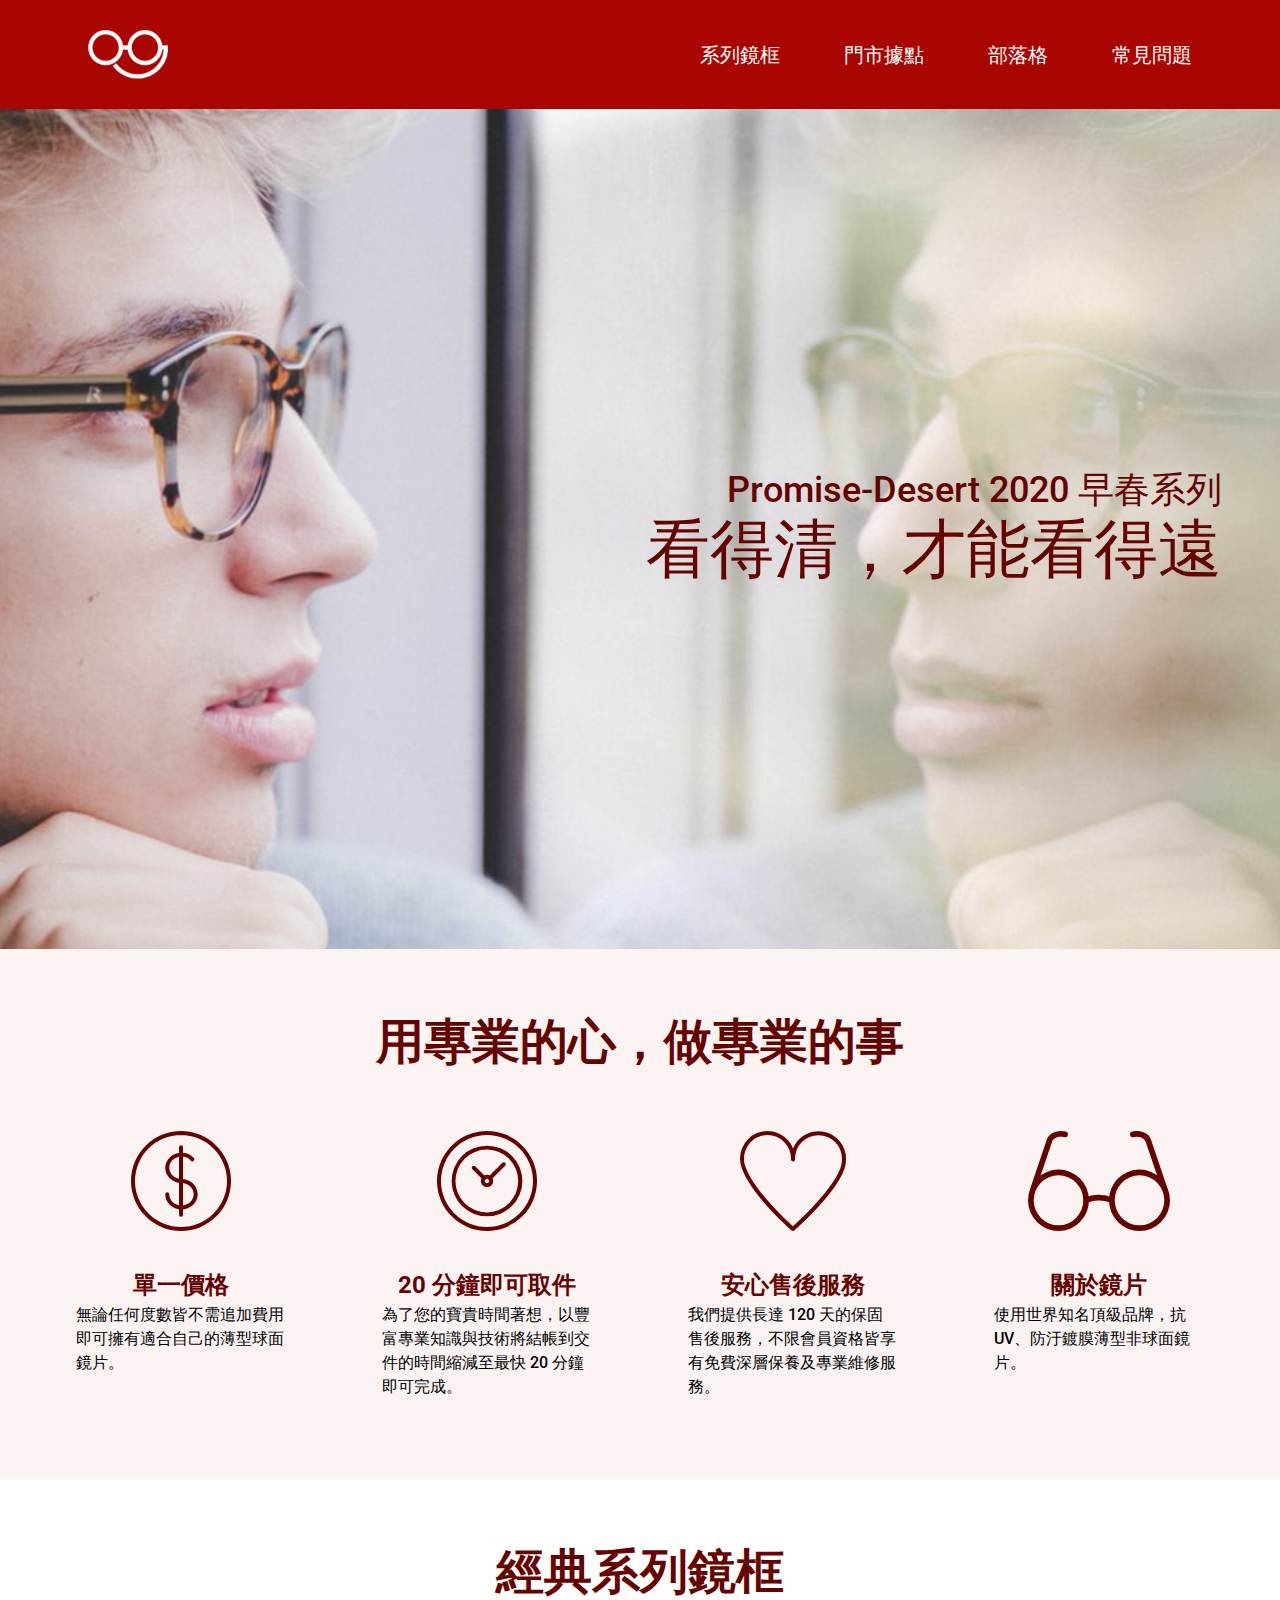
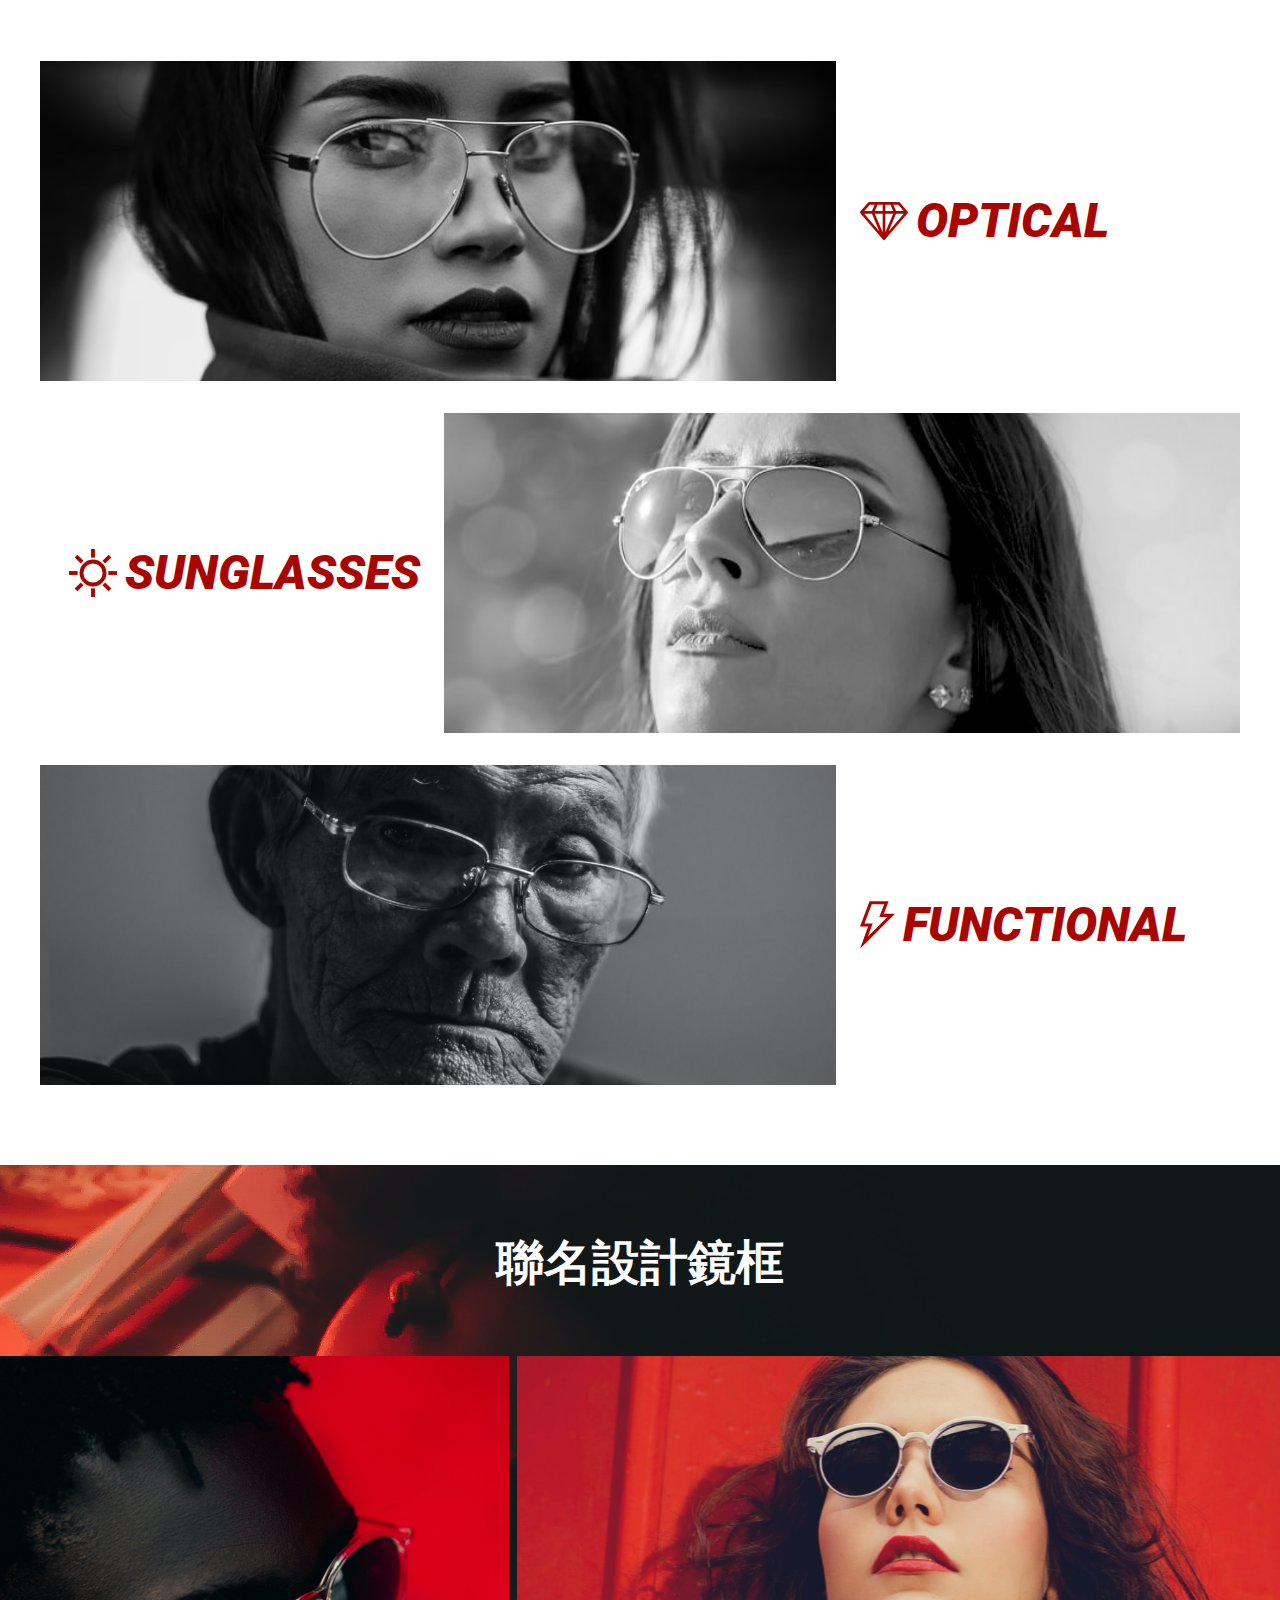
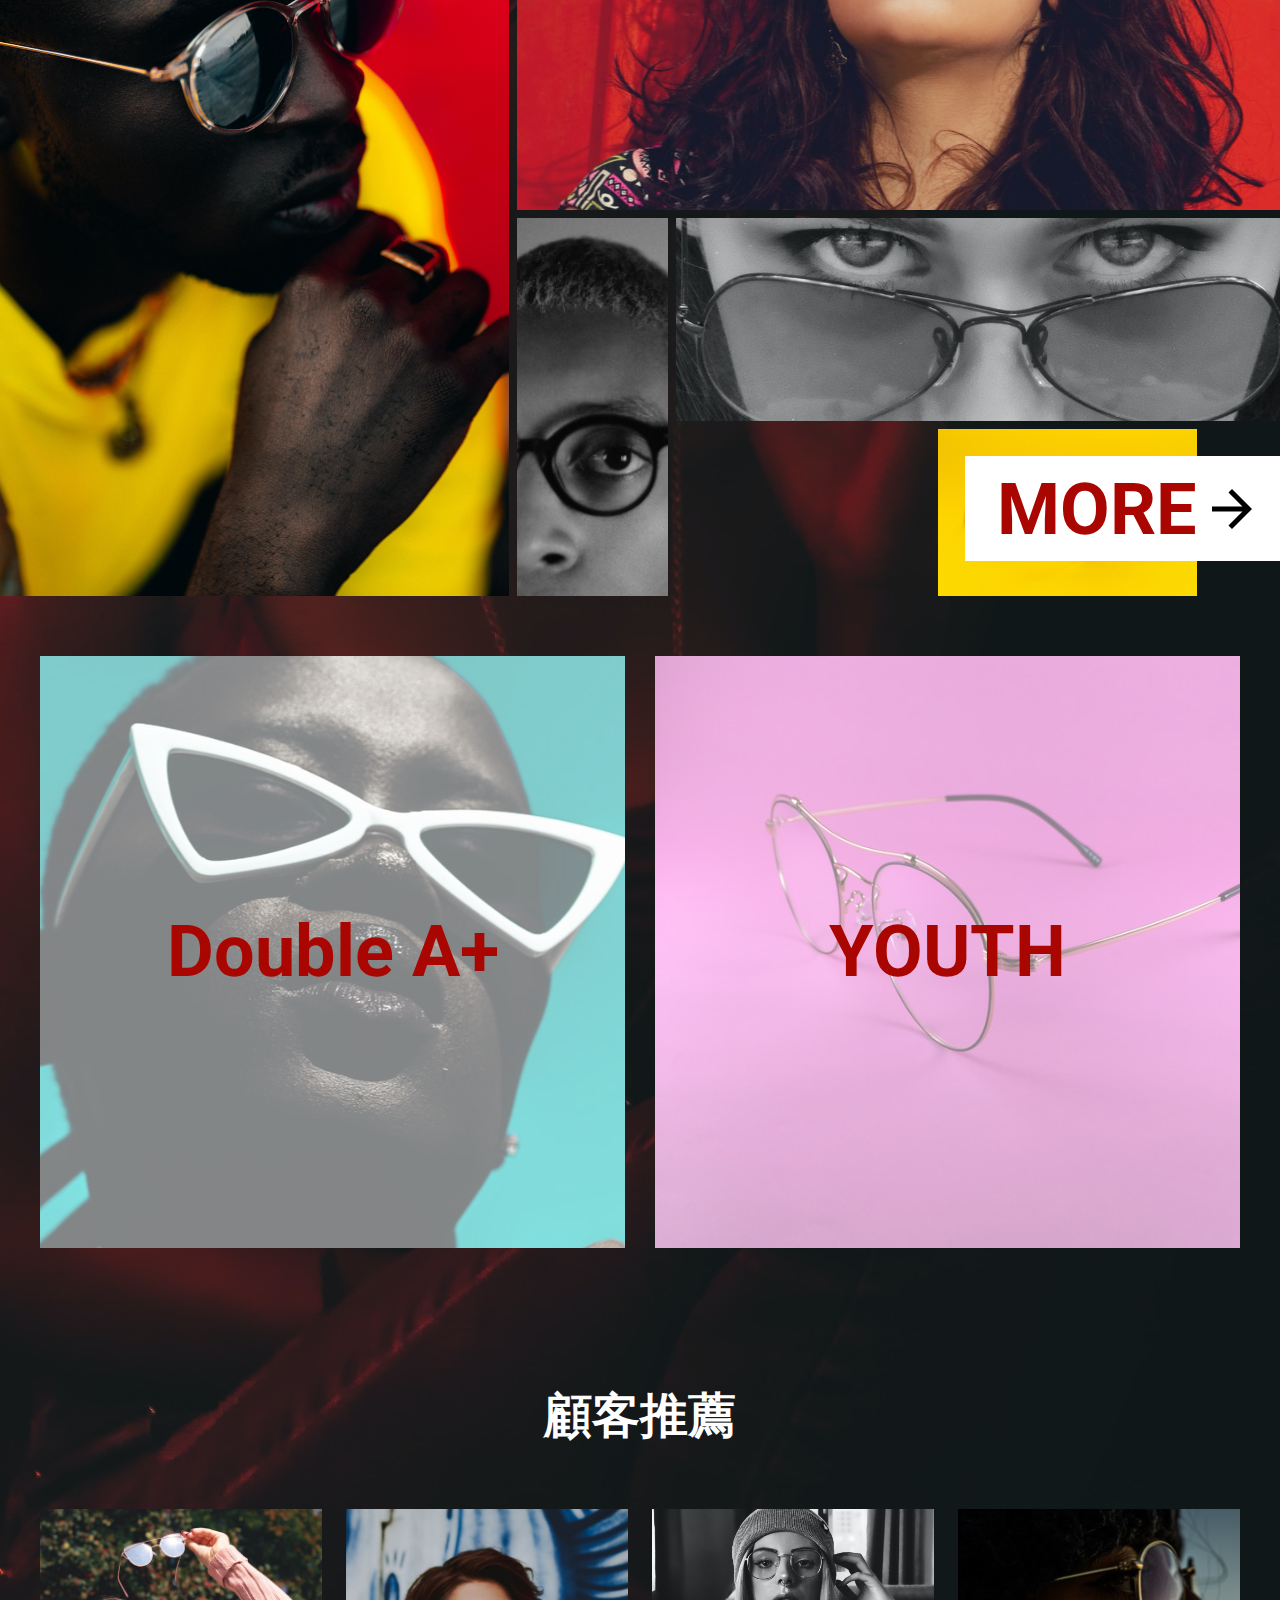
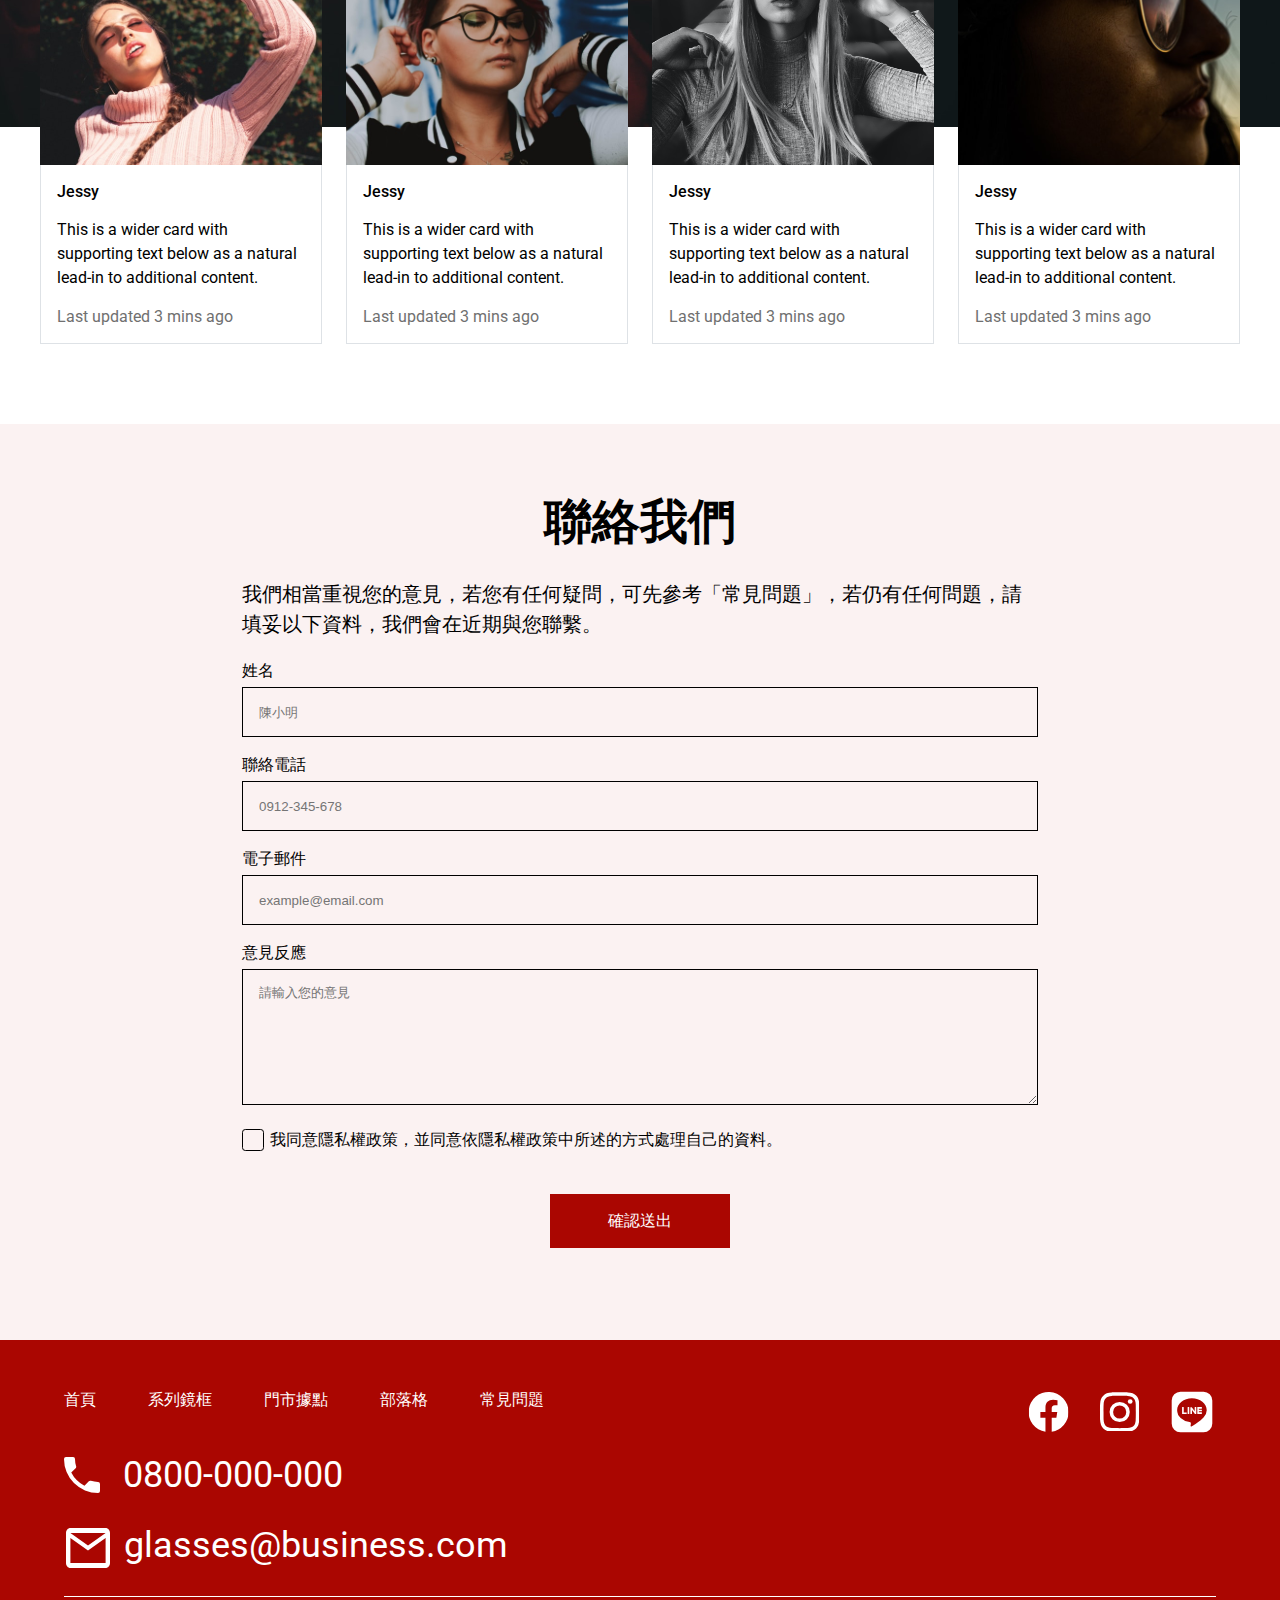
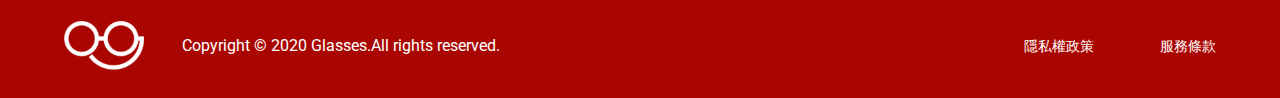
==== commit 5a1c2174: "." ====
--- a/index.html
+++ b/index.html
@@ -10,21 +10,23 @@
   <link rel="stylesheet" href="style/style.css">
   <link href="https://fonts.googleapis.com/css2?family=Roboto:ital,wght@0,400;0,500;0,700;1,900&display=swap"
     rel="stylesheet">
-  <script src="js/jquery.js"></script>
+  <script src="js/jquery-3.5.1.js"></script>
+  <script src="js/jquery-all.js"></script>
 </head>
 <body>
   <!--nav start-->
   <nav class="nav bg-primary">
     <div class="container-1920">
-      <ul class="dropdown">
-        <li><a href="#">系列鏡框</a></li>
-        <li><a href="#">門市據點</a></li>
-        <li><a href="#">部落格</a></li>
-        <li><a href="#">常見問題</a></li>
-      </ul>
+      
       <div class="nav-block flex-row flex-align-sb flex-align-center">
         <a href="#"><img src="image/logo.png" alt="logo"></a>
         <a href="#" class="ham-icon"></a>
+        <ul class="dropdown">
+          <li><a href="#">系列鏡框</a></li>
+          <li><a href="#">門市據點</a></li>
+          <li><a href="#">部落格</a></li>
+          <li><a href="#">常見問題</a></li>
+        </ul>
         <ul class="nav-list flex-row">
           <li>
             <a class="font-PingFangTC-Regular font-size-20-h30 text-white" href="#">系列鏡框</a>
--- a/style/style.css
+++ b/style/style.css
@@ -140,9 +140,9 @@
   top: 49.4px;
   width: 100%;
   max-height: 0px; 
-  transition: all 0.8s;
+  transition: all 0.3s;
   overflow: hidden;
-  z-index: 120;
+  
 }
 .dropdown.active {
   max-height: 228px;
@@ -155,6 +155,9 @@
   color: white;
   padding: 16px 0px;
   text-decoration: none;
+}
+.dropdown li a:hover {
+  background-color: #650300;
 }
 
 @media (max-width:992px)  {
@@ -580,7 +583,7 @@
   position: absolute;
   font-size: 72px;
   font-weight: 700;
-  color: green;
+  color: #AA0601;
   line-height: 108px;
 }
 .brand-more-white::after {
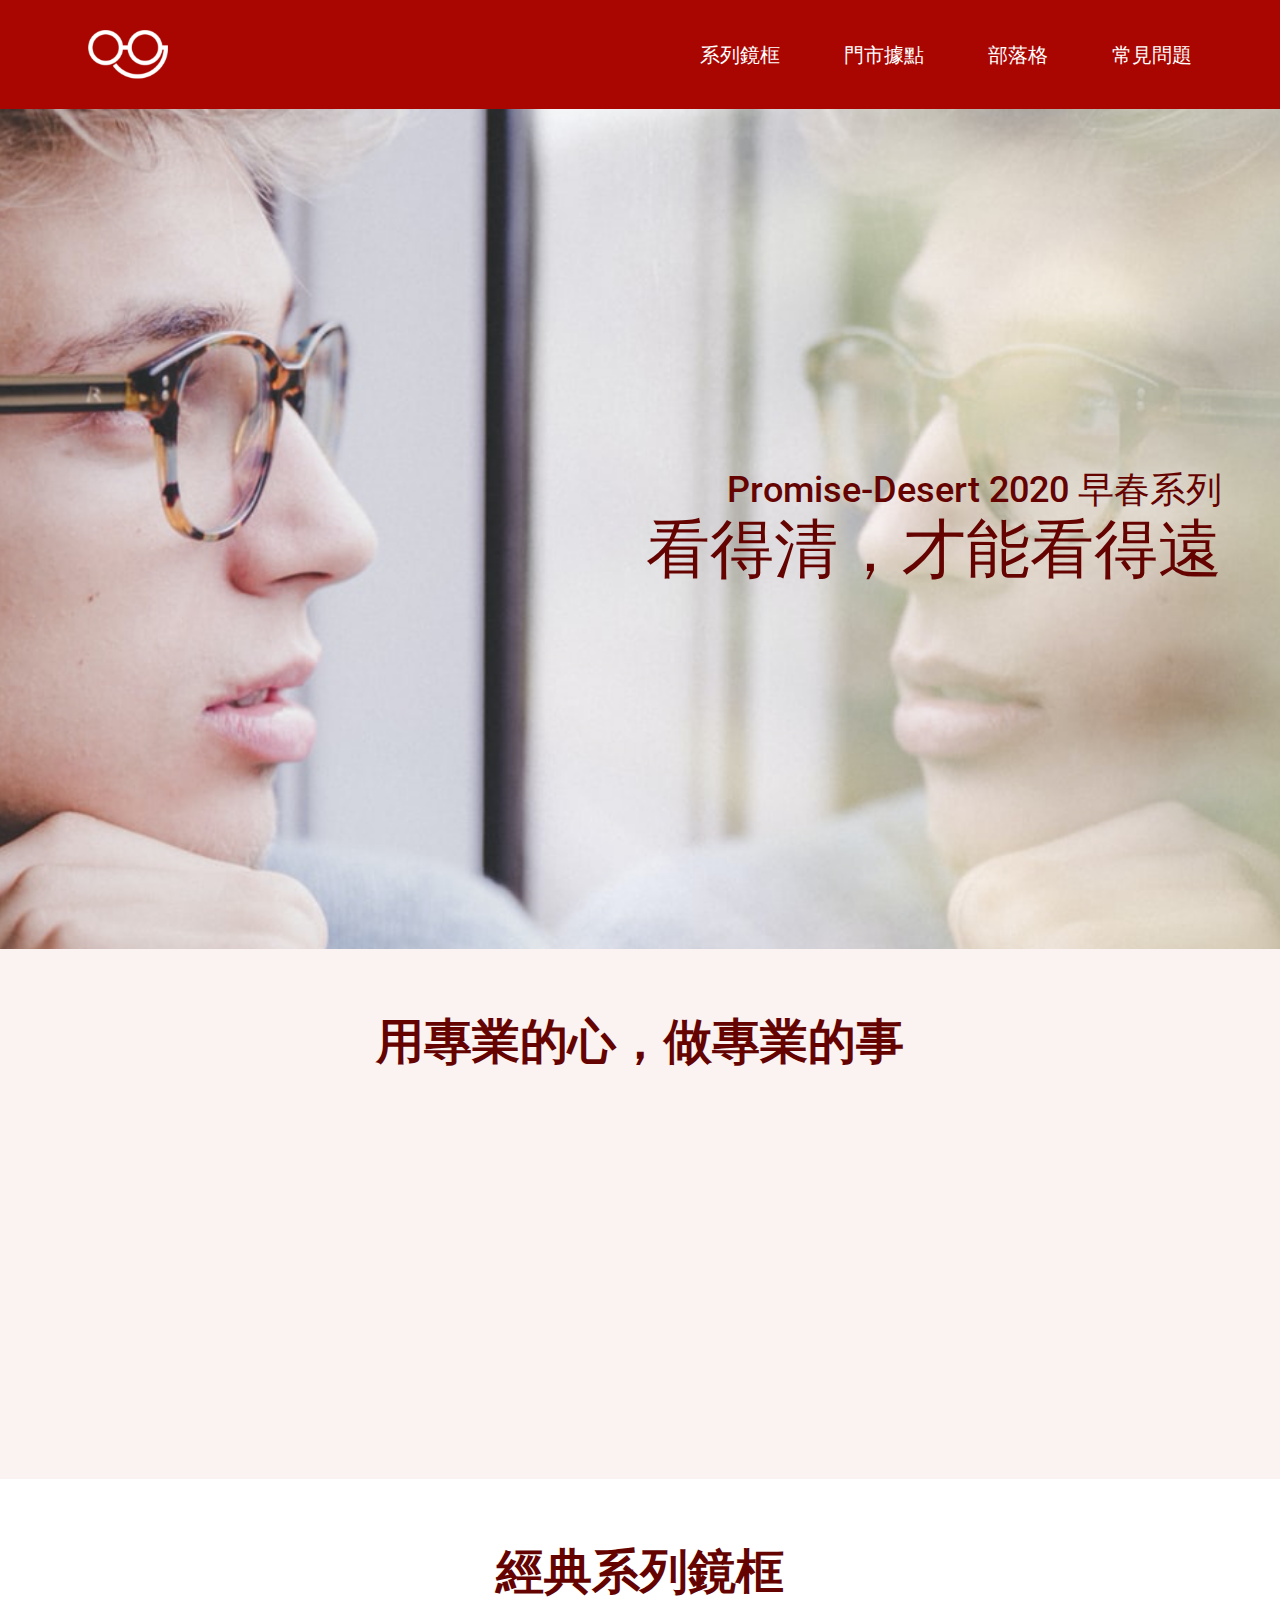
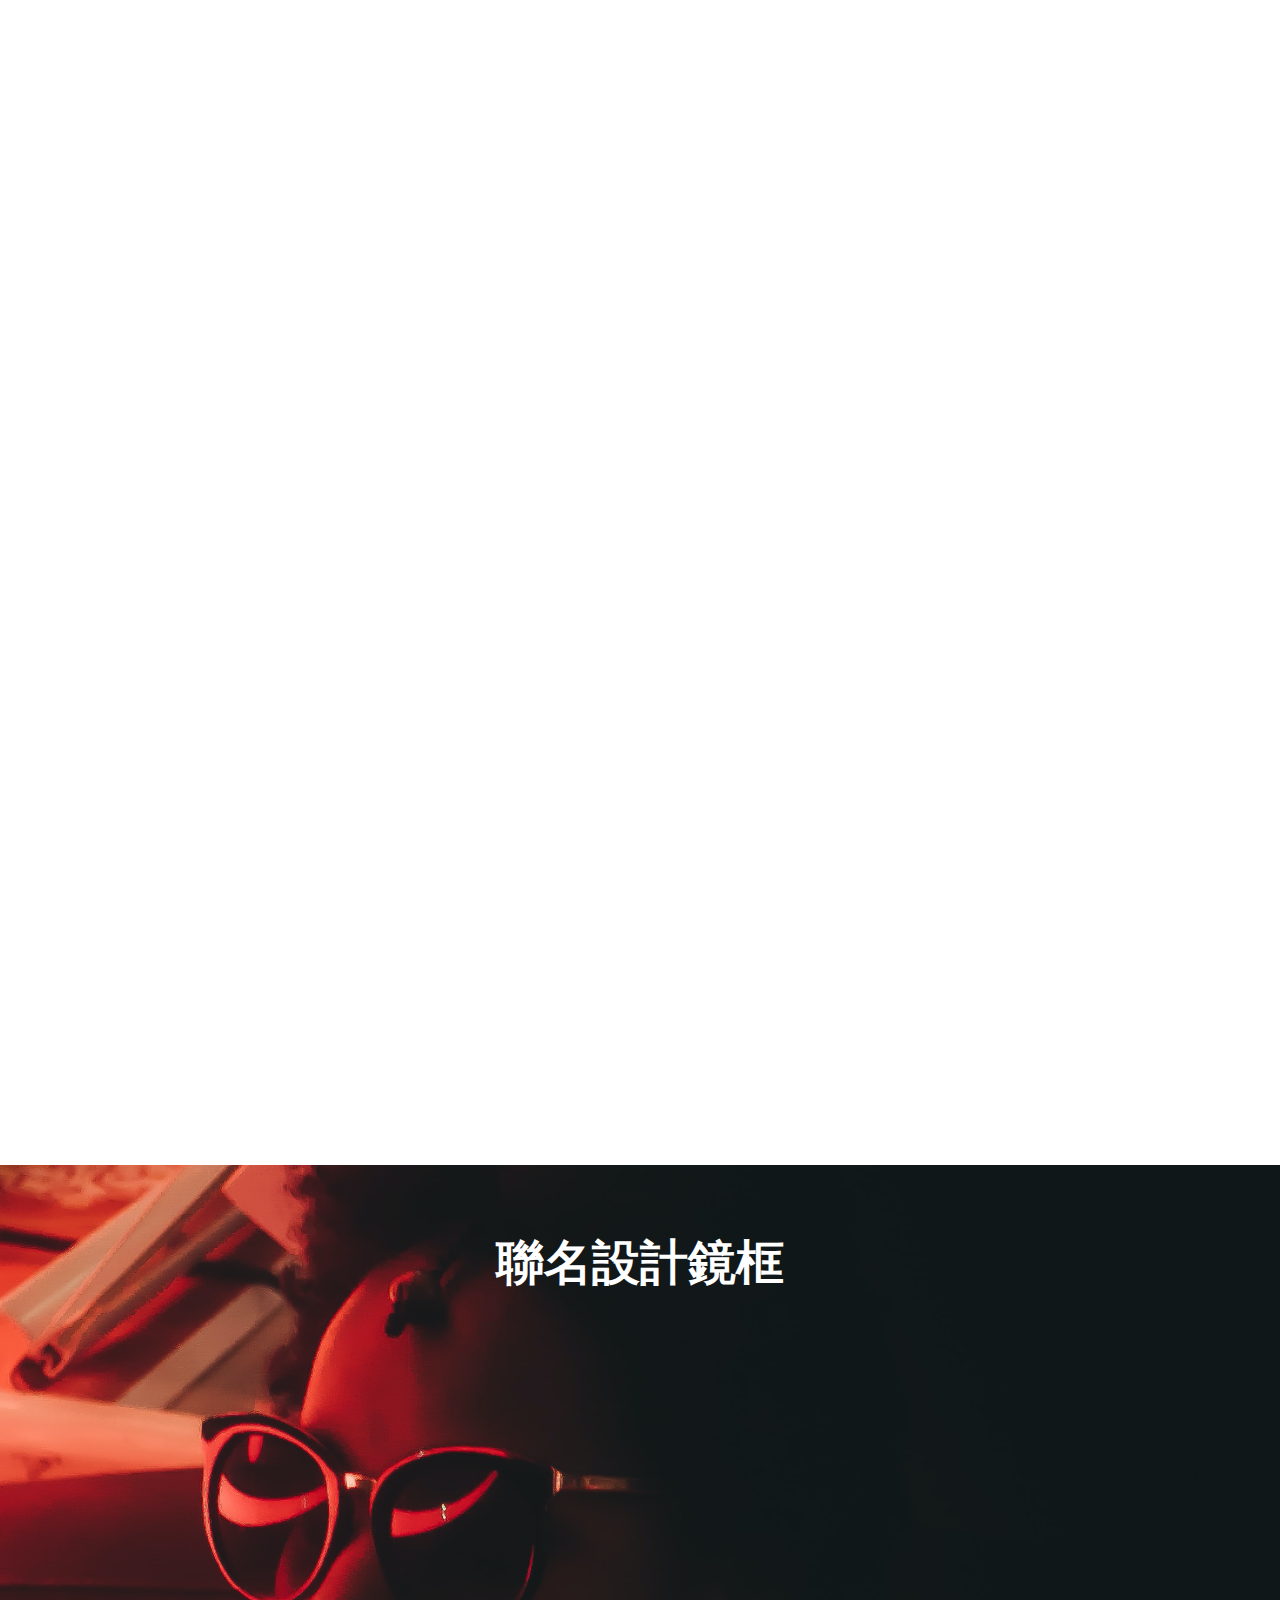
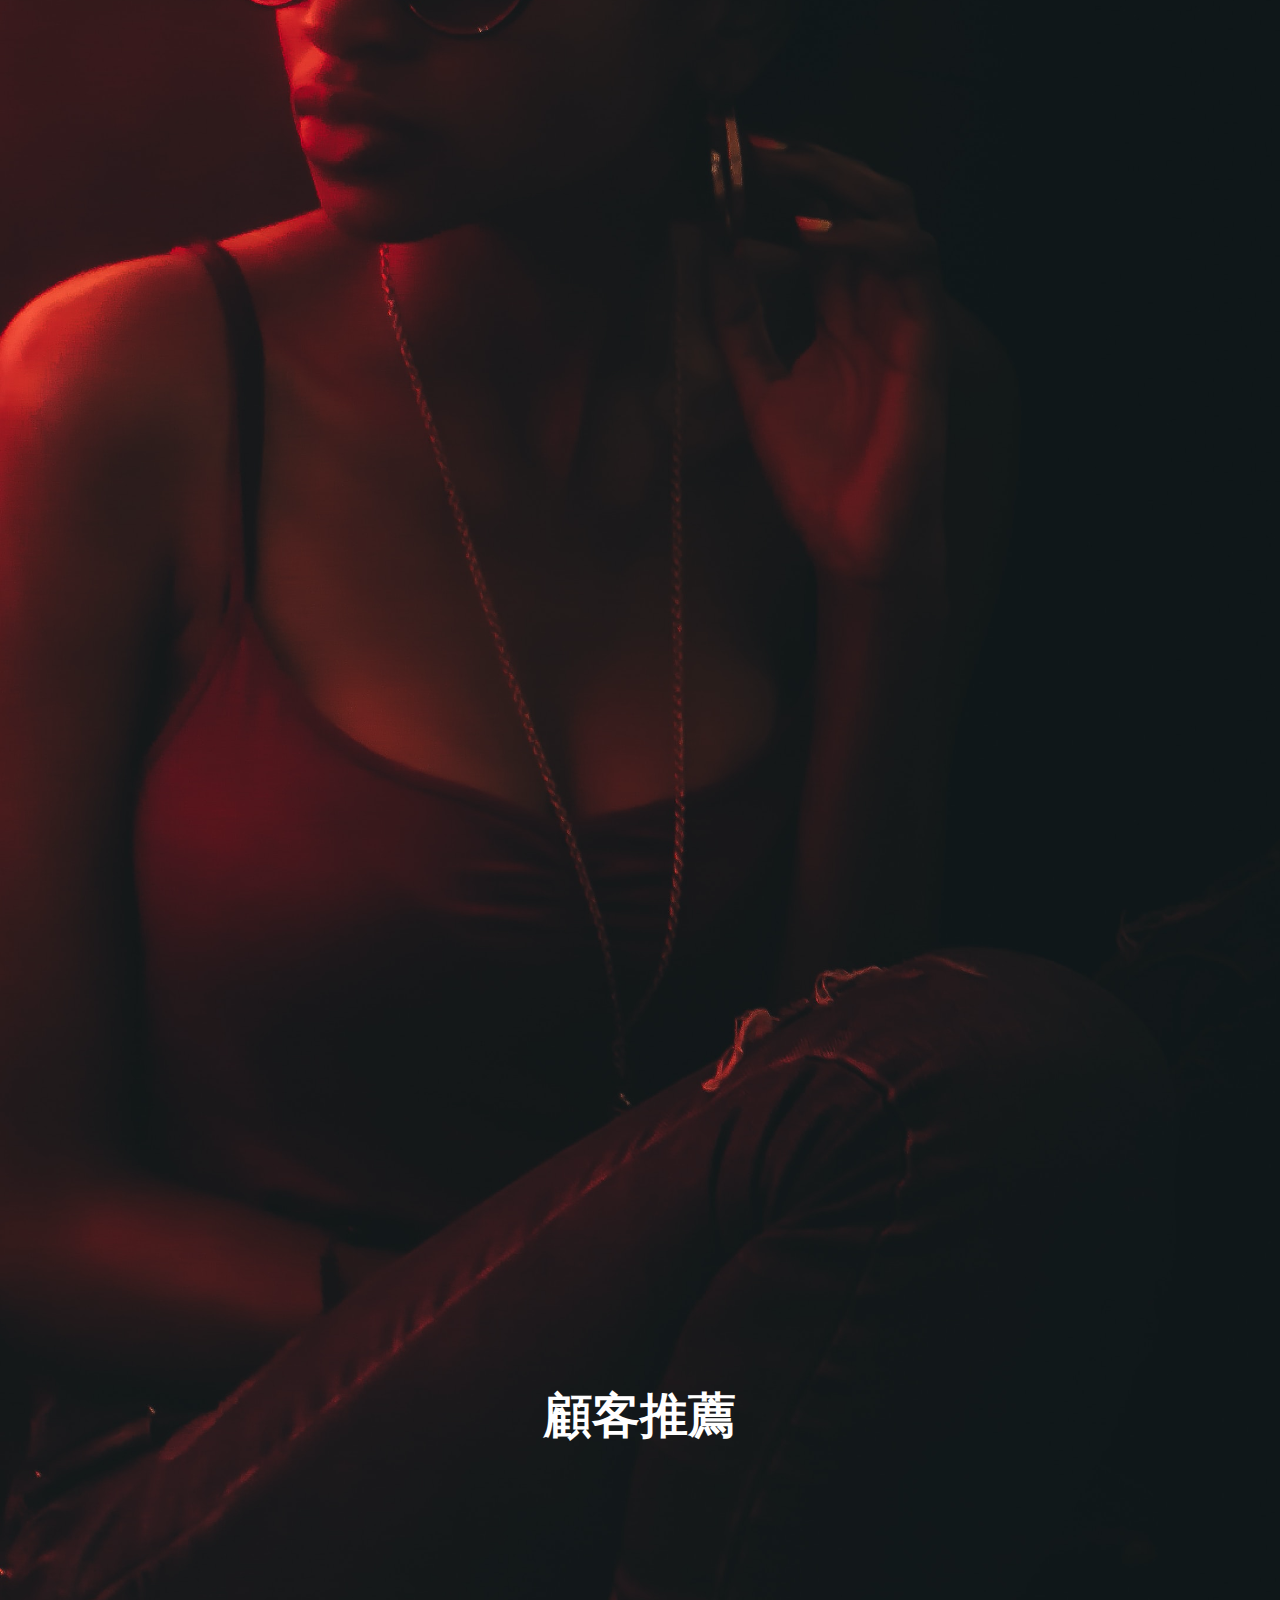
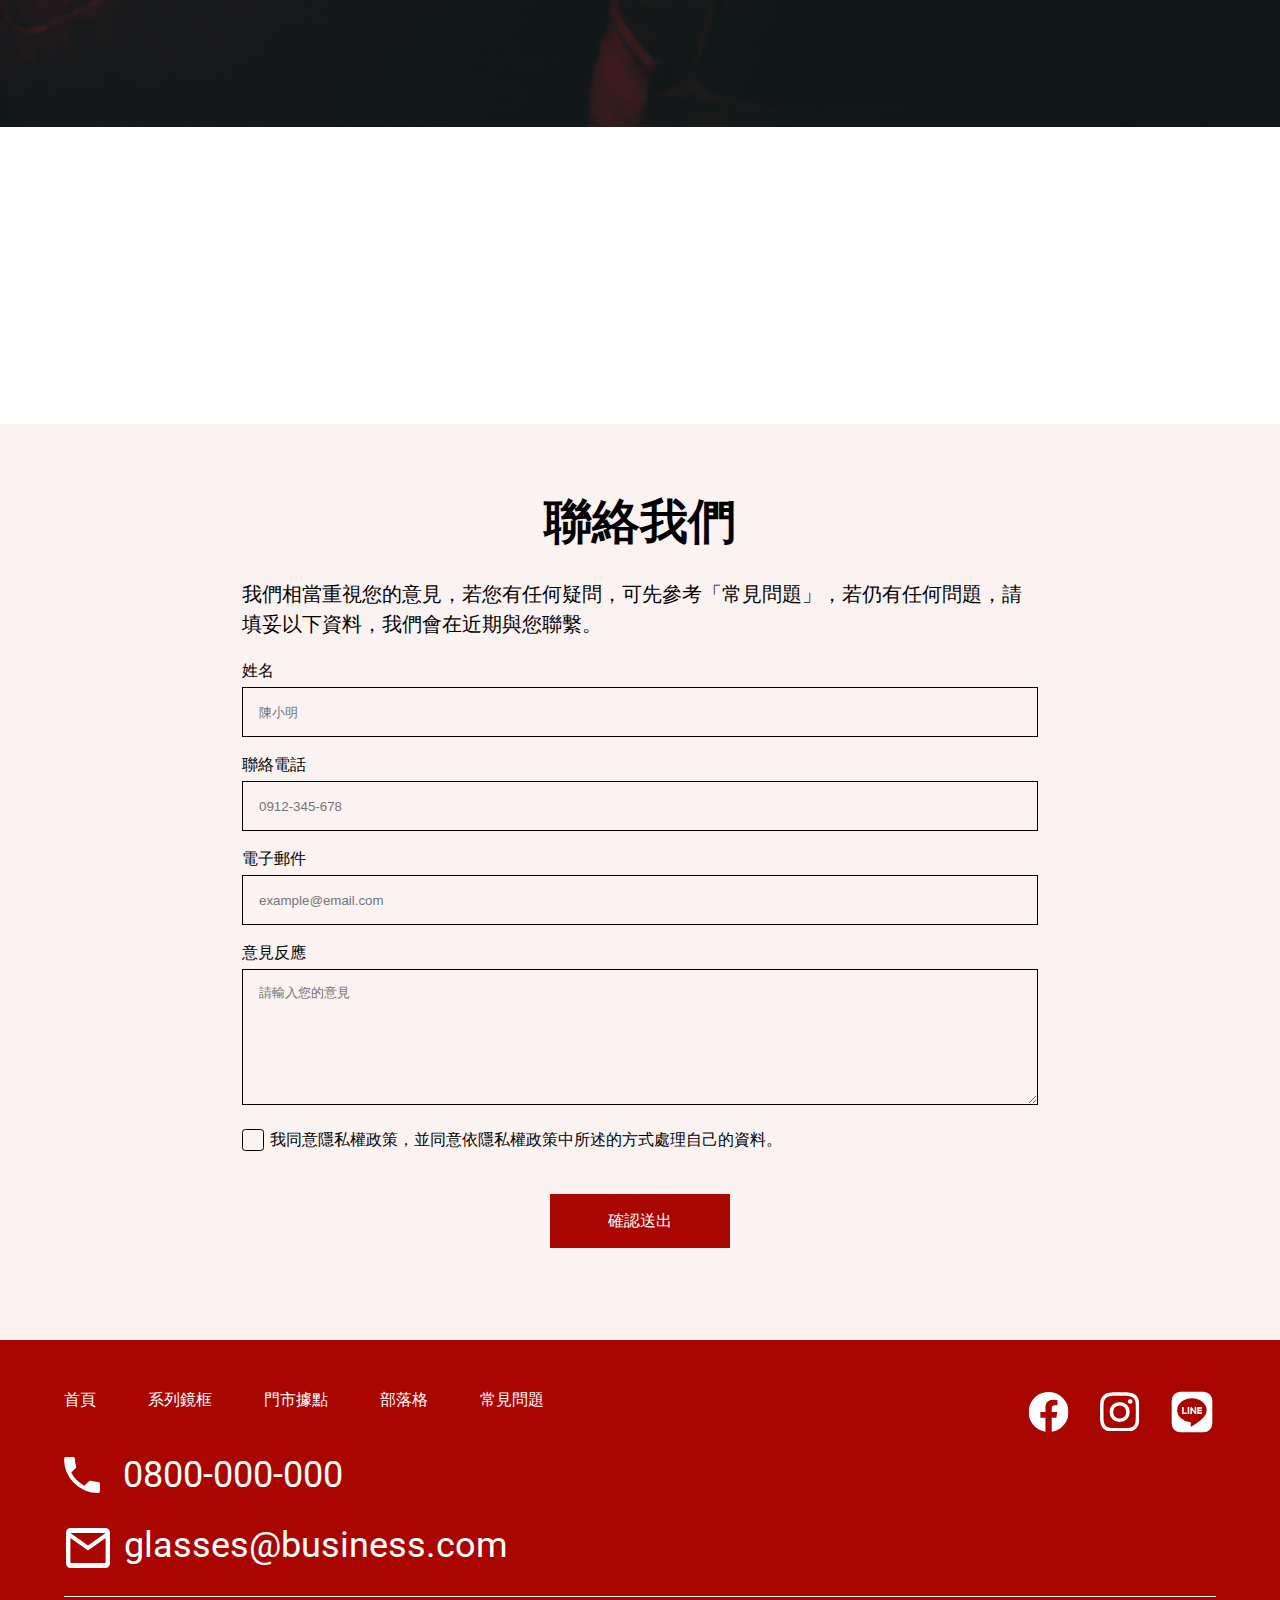
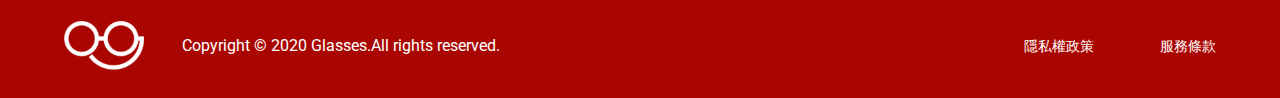
==== commit 4416412b: "視差滾動" ====
--- a/index.html
+++ b/index.html
@@ -6,10 +6,12 @@
   <meta name="viewport" content="width=device-width, initial-scale=1.0">
   <title>Hex week3 個人網站</title>
   <link rel="stylesheet" href="style/reset.css">
+  <link rel="stylesheet" href="style/global.css">
   <link rel="stylesheet" href="style/font.css">
-  <link rel="stylesheet" href="style/style.css">
+  <link rel="stylesheet" href="style/index.css">
   <link href="https://fonts.googleapis.com/css2?family=Roboto:ital,wght@0,400;0,500;0,700;1,900&display=swap"
     rel="stylesheet">
+  <link rel="stylesheet" href="https://unpkg.com/aos@next/dist/aos.css" />
   <script src="js/jquery-3.5.1.js"></script>
   <script src="js/jquery-all.js"></script>
 </head>
@@ -19,27 +21,27 @@
     <div class="container-1920">
       
       <div class="nav-block flex-row flex-align-sb flex-align-center">
-        <a href="#"><img src="image/logo.png" alt="logo"></a>
+        <a href="index.html"><img src="image/logo.png" alt="logo"></a>
         <a href="#" class="ham-icon"></a>
         <ul class="dropdown">
-          <li><a href="#">系列鏡框</a></li>
-          <li><a href="#">門市據點</a></li>
+          <li><a href="optical.html">系列鏡框</a></li>
+          <li><a href="location.html">門市據點</a></li>
           <li><a href="#">部落格</a></li>
-          <li><a href="#">常見問題</a></li>
+          <li><a href="faq.html">常見問題</a></li>
         </ul>
         <ul class="nav-list flex-row">
           <li>
-            <a class="font-PingFangTC-Regular font-size-20-h30 text-white" href="#">系列鏡框</a>
-          </li>
-          <li>
-            <a class="font-PingFangTC-Regular font-size-20-h30 text-white" href="#">門市據點</a>
+            <a class="font-PingFangTC-Regular font-size-20-h30 text-white" href="optical.html">系列鏡框</a>
+          </li>
+          <li>
+            <a class="font-PingFangTC-Regular font-size-20-h30 text-white" href="location.html">門市據點</a>
           </li>
           <li>
             <a class="font-PingFangTC-Regular font-size-20-h30 text-white" href="#">部落格</a>
           </li>
   
           <li>
-            <a class="font-PingFangTC-Regular font-size-20-h30 text-white" href="#">常見問題</a>
+            <a class="font-PingFangTC-Regular font-size-20-h30 text-white" href="faq.html">常見問題</a>
           </li>
         </ul>
       </div>
@@ -68,22 +70,25 @@
     <h2 class="font-size-48-h72 text-bold">用專業的心，做專業的事</h2>
     <div class="container-1200">
       <ul class="about-block flex-row flex-align-sb">
-        <li class="about-list text-medium flex-column flex-align-center">
+        <li class="about-list text-medium flex-column flex-align-center" data-aos="fade-up" data-aos-delay="0">
           <img src="image/icon-dollar.svg" alt="icon-dollar">
           <h3 class="font-size-24-h36">單一價格</h3>
           <p class="font-size-16-h24 text-black">無論任何度數皆不需追加費用 即可擁有適合自己的薄型球面 鏡片。</p>
         </li>
-        <li class="about-list text-medium flex-column flex-align-center">
+        <li class="about-list text-medium flex-column flex-align-center"
+        data-aos="fade-up" data-aos-delay="200">
           <img src="image/icon-clock.svg" alt="icon-dollar">
           <h3 class="font-size-24-h36">20 分鐘即可取件</h3>
           <p class="font-size-16-h24 text-black">為了您的寶貴時間著想，以豐 富專業知識與技術將結帳到交 件的時間縮減至最快 20 分鐘 即可完成。</p>
         </li>
-        <li class="about-list text-medium flex-column flex-align-center">
+        <li class="about-list text-medium flex-column flex-align-center"
+        data-aos="fade-up" data-aos-delay="400">
           <img src="image/icon-heart.svg" alt="icon-dollar">
           <h3 class="font-size-24-h36">安心售後服務</h3>
           <p class="font-size-16-h24 text-black">我們提供長達 120 天的保固售後服務，不限會員資格皆享有免費深層保養及專業維修服務。</p>
         </li>
-        <li class="about-list flex-column text-medium flex-align-center">
+        <li class="about-list flex-column text-medium flex-align-center"
+        data-aos="fade-up" data-aos-delay="600">
           <img src="image/icon-glasses.svg" alt="icon-dollar">
           <h3 class="font-size-24-h36">關於鏡片</h3>
           <p class="font-size-16-h24 text-black">使用世界知名頂級品牌，抗UV、防汙鍍膜薄型非球面鏡片。</p>
@@ -99,28 +104,28 @@
     <div class="container-1200">
       <ul class="classic-block">
         <li class="classic-list flex-row flex-align-center">
-          <div class="classic-photo">
+          <div class="classic-photo" data-aos="fade-right" >
             <img src="image/product-1.png" alt="product-1">
           </div>
-          <div class="classic-title ">
+          <div class="classic-title" data-aos="fade-left" data-aos-delay="100">
             <h3 class="font-size-48-h72 text-primary text-Black-Italic ">OPTICAL</h3>
           </div>
         </li>
         
         <li class="classic-list flex-row flex-jc-start flex-align-center">
-          <div class="classic-photo">
+          <div class="classic-photo" data-aos="fade-left">
             <img src="image/product-2.png" alt="product-1">
           </div>
-          <div class="classic-title">
+          <div class="classic-title" data-aos="fade-right" data-aos-delay="100">
             <h3 class="font-size-48-h72  text-primary text-Black-Italic">SUNGLASSES</h3>
           </div>
         </li>
 
         <li class="classic-list flex-row flex-jc-start flex-align-center">
-          <div class="classic-photo">
+          <div class="classic-photo" data-aos="fade-right">
             <img src="image/product-3.png" alt="product-1">
           </div>
-          <div class="classic-title">
+          <div class="classic-title" data-aos="fade-left" data-aos-delay="100">
             <h3 class="font-size-48-h72 text-primary text-Black-Italic">FUNCTIONAL</h3>
           </div>
         </li>
@@ -137,19 +142,21 @@
     <h2 class="font-size-48-h72 text-center text-bold text-white">聯名設計鏡框</h2>
     <ul class="brand-list">
       <!--cobrand-->
-      <li class="co-brand container-1538 flex-row ">
+      <li class="co-brand container-1538 flex-row">
         <!--圖左-->
-        <div class="product-4 mr-1"></div>
-        <div class="right-part ">
+        <div class="product-4 mr-1" data-aos="fade-down-right" data-aos-delay="200"></div>
+        <div class="right-part">
           <!--圖右上-->
-          <div class="product-5 mb-1"></div>
+          <div class="product-5 mb-1" data-aos="fade-down-left" data-aos-delay="400"></div>
           <div class="right-bottom flex-row">
             <!--圖右下左-->
-            <div class="product-6 mr-1"></div>
+            <div class="product-6 mr-1" data-aos="fade-down-right" data-aos-delay="200"></div>
             <div class="right-bottom-right flex-column flex-align-end">
-              <div class="product-7 mb-1"></div>
+              <div class="product-7 mb-1" data-aos="fade-down-left" data-aos-delay="400"></div>
               <!--more按鈕-->
-              <div class="brand-more ">
+              <div class="brand-more" data-aos="fade-up"
+                data-aos-anchor-placement="center-bottom"
+                data-aos-delay="200">
                 <div class="brand-more-white">
               </div>
             </div>
@@ -161,8 +168,8 @@
       <!--other-brand-->
       <li class="other-brand container-1200">
         <ul class="brand-block flex-row">
-          <li class="product-8 mr1"></li>
-          <li class="product-9"></li>
+          <li class="product-8 mr1" data-aos="fade-down" data-aos-offset="450" data-aos-delay="0"></li>
+          <li class="product-9" data-aos="fade-down"  data-aos-offset="450" data-aos-delay="300"></li>
         </ul>
       </li>
     </ul>
@@ -174,7 +181,7 @@
     <h2 class="font-size-48-h72 text-center text-bold text-white">顧客推薦</h2>
     <ul class="rec-block">
 
-      <li class="rec-list">
+      <li class="rec-list" data-aos="zoom-in-up" data-aos-delay="450">
         <div class="rec-list-photo rec-1"></div>
         <div class="rec-list-content">
           <h4 class="text-medium font-size-16-h21 mb-2">Jessy</h4>
@@ -184,7 +191,7 @@
         </div>
       </li>
   
-      <li class="rec-list">
+      <li class="rec-list" data-aos="zoom-in-up" data-aos-delay="0">
         <div class="rec-list-photo rec-2"></div>
         <div class="rec-list-content">
           <h4 class="text-medium font-size-16-h21 mb-2">Jessy</h4>
@@ -194,7 +201,7 @@
         </div>
       </li>
   
-      <li class="rec-list">
+      <li class="rec-list" data-aos="zoom-in-up" data-aos-delay="300">
         <div class="rec-list-photo rec-3"></div>
         <div class="rec-list-content">
           <h4 class="text-medium font-size-16-h21 mb-2">Jessy</h4>
@@ -204,7 +211,7 @@
         </div>
       </li>
   
-      <li class="rec-list ">
+      <li class="rec-list" data-aos="zoom-in-up" data-aos-delay="150">
         <div class="rec-list-photo rec-4"></div>
         <div class="rec-list-content">
           <h4 class="text-medium font-size-16-h21 mb-2">Jessy</h4>
@@ -303,5 +310,12 @@
 
   </footer>
   <!--footer end-->
+
+  <!--AOS end-->
+  <script src="https://unpkg.com/aos@next/dist/aos.js"></script>
+  <script>
+    AOS.init();
+  </script>
+  <!--AOS end-->
 </body>
 </html>--- a/style/global.css
+++ b/style/global.css
@@ -0,0 +1,118 @@
+/* =============== 全域設定 =============== */
+
+* {
+  box-sizing: border-box;
+  /* outline: 1px solid red; */
+}
+a {
+  text-decoration: none;
+}
+img {
+  display: block;
+}
+body{
+  font-family: -apple-system, BlinkMacSystemFont, "Segoe UI", "Microsoft JhengHei", Roboto, "Helvetica Neue", Arial, sans-serif;
+  line-height: 1.5;
+  margin: 0 auto;
+}
+h1, h2, h3, h4, h5 ,h6 {
+  line-height: 1.2;
+  font-weight: bold;
+}
+
+/* 容器寬度 */
+.container-1920 {
+  max-width: 1920px;
+  margin: auto; }
+
+.container-1200 {
+  max-width: 1200px;
+  margin: 0 auto; }
+
+.container-1538 {
+  max-width: 1538px;
+  height: 100%;
+  margin: 0 auto; }
+
+/* 背景顏色 */
+.bg-primary {
+  background-color: #AA0601;
+}
+.bg-primary-dark {
+  background-color: #650300;
+}
+.bg-primary-light {
+  background-color: #AA06010D;
+}
+/* flex-box */
+.flex-row {
+  display: flex;
+}
+.flex-column {
+  display: flex;
+  flex-direction: column;
+}
+.flex-jc-start {
+  justify-content: flex-start;
+}
+.flex-jc-center {
+  justify-content: center;
+}
+.flex-jc-end {
+  justify-content: flex-end;
+}
+.flex-jc-sb {
+  justify-content: space-between;
+}
+.flex-align-start {
+  align-items: flex-start;
+}
+.flex-align-center {
+  align-items: center;
+}
+.flex-align-end {
+  align-items: flex-end;
+}
+.flex-align-sb {
+  align-items: space-between;
+}
+.flex-d-r-reverse {
+  flex-direction: row-reverse;
+}
+.flex-wrap {
+  flex-wrap: wrap;
+}
+/* utilities */
+.dp-none {
+  display: none;
+}
+.h-100 {
+  height: 100%;
+}
+.mask {
+  background: #fff;
+}
+.op-05 {
+  opacity: 0.5;
+}
+.mr-1 {
+  margin-right: 8px;
+}
+.mr-2 {
+  margin-right: 16px;
+}
+.mr-3 {
+  margin-right: 24px;
+}
+.mb-1 {
+  margin-bottom: 8px;
+}
+.mb-2 {
+  margin-bottom: 16px;
+}
+.mb-3 {
+  margin-bottom: 24px;
+}
+.mb-144 {
+  margin-bottom: 144px;
+}--- a/style/font.css
+++ b/style/font.css
@@ -12,18 +12,34 @@
   font-size: 16px;
   line-height: 24px;
 }
+.font-size-19-h29 {
+  font-size: 19px;
+  /* line-height: 23px; */
+}
 
 /* 內文 */.font-size-20-h30 {
   font-size: 20px;
   line-height: 30px;
 }
+.font-size-20-h23 {
+  font-size: 20px;
+  /* line-height: 23px; */
+}
 .font-size-24-h36 {
   font-size: 24px;
   /* line-height: 36px; */
 }
+.font-size-32-h63 {
+  font-size: 32px;
+  /* line-height: 54px; */
+}
 .font-size-36-h54 {
   font-size: 36px;
   /* line-height: 54px; */
+}
+.font-size-42-h63 {
+  font-size: 42px;
+  /* line-height: 72px; */
 }
 .font-size-48-h72 {
   font-size: 48px;
@@ -39,6 +55,9 @@
 }
 
 /* =============== font-weight =============== */
+.text-light {
+  font-weight: 200;
+}
 .text-regular {
   font-weight: 400;
 }
--- a/style/index.css
+++ b/style/index.css
@@ -0,0 +1,1178 @@
+
+
+/* =======  navigation ======= */
+.nav-block {
+  position: relative;
+  justify-content: space-between;
+  align-items: center;
+  padding: 30px 88px;
+}
+.nav-list {
+  justify-content: flex-end;
+}
+.nav-list li {
+  margin-left: 64px;
+}
+.ham-icon {
+  position: absolute;
+  background-image: url(../image/ic_menu_24px.svg);
+  width: 24px;
+  height: 24px;
+  left: 16px;
+  display: none;
+}
+.dropdown {
+  position: absolute;
+  left: 0;
+  top: 49.4px;
+  width: 100%;
+  max-height: 0px; 
+  transition: all 0.3s;
+  overflow: hidden;
+  
+}
+.dropdown.active {
+  max-height: 228px;
+}
+.dropdown li a {
+  display: block;
+  text-align: center;
+  background-color: #AA0601;
+  border-top: 1px solid #fff;
+  color: white;
+  padding: 16px 0px;
+  text-decoration: none;
+}
+.dropdown li a:hover {
+  background-color: #650300;
+}
+
+@media (max-width:992px)  {
+  .nav-list {
+    display: none;
+  }
+  .nav-block {
+    padding: 30px 48px;
+  }
+  .nav-block a img {
+    max-width: 48px;
+  }
+}
+@media (max-width:767px)  {
+  .nav-list {
+    display: none;
+  }
+  .nav-block {
+    justify-content: center;
+    padding: 10px 16px;
+  }
+  .nav-block a img {
+    max-width: 48px;
+  }
+  .ham-icon {
+    display: block;
+  }
+}
+
+/* ======= header ======= */
+.header {
+  height: 840px;
+  padding: 4.5%;
+  background: url(../image/banner.png)
+              center center
+              no-repeat;
+  background-size: cover;
+}
+.header-title {
+  font-weight: 100;
+  text-align: right;
+}
+@media (max-width:992px) {
+  .header {
+    height: 840px;
+    padding: 4.5%;
+    background:url(../image/banner-sm.png)
+              center center
+              no-repeat;
+    background-size: cover;
+  }
+  .header-block h4{
+    font-size: 20px;
+  }
+  .header-block h1 {
+    font-size: 48px;
+  }
+  
+}
+@media (max-width:767px) {
+  .header {
+    height: 394px;
+    padding: 4.5%;
+    background:url(../image/banner-sm.png)
+              center center
+              no-repeat;
+    background-size: cover;
+  }
+  .header-block h4{
+    font-size: 16px;
+  }
+  .header-block h1 {
+    font-size: 32px;
+  }
+}
+
+/* ======= about ======= */
+.about {
+  padding-top: 64px;
+  padding-bottom: 80px;
+}
+.about h2 {
+  text-align: center;
+  margin-bottom: 44px;
+}
+.about-list {
+  width: 23.5%;
+  padding: 16px 37px 0px;
+  margin-right: 2%;
+  /* align-items: center; */
+}
+.about-list img {
+  height: 100px;
+  margin-bottom: 40px;
+}
+.about-list h3 {
+  margin-bottom: 4px;
+}
+.about-list p {
+  width: 210px;
+  letter-spacing: 0px;
+}
+@media (max-width:992px) {
+  .about {
+    padding-top: 40px;
+  }
+  .about h2 {
+    margin-bottom: 12px;
+  }
+  .about-list {
+  width: 43%;
+  padding: 16px 37px 0px;
+  margin-right: 2%; 
+  }
+  .about-block {
+    justify-content: center;
+    flex-wrap: wrap;
+  }
+  .about-list img {
+    height: 80px;
+    margin-bottom: 16px;
+  }
+  .about h2 {
+    font-size: 32px;
+  }
+  .about-block li:nth-of-type(2),
+  .about-block li:nth-of-type(3) {
+    order: -1;
+  }
+ 
+}
+@media (max-width:767px) {
+  .about {
+    padding-top: 32px;
+    padding-bottom: 56px;
+  }
+  .about-list {
+  width: 100%;
+  padding: 20px 64px 8px;
+  margin-right: 0%; 
+  }
+  .about-block {
+    flex-wrap: wrap;
+  }
+  .about h2 {
+    font-size: 24px;
+  }
+}
+
+/* ======= classic ======= */
+.classic {
+  padding-top: 64px;
+}
+.classic h2 {
+  margin-bottom: 60px;
+  text-align: center;
+}
+.classic-list {
+  margin-bottom: 32px;
+}
+.classic-title {
+  
+  margin: 0px 24px;
+}
+.classic-title img {
+  
+  margin-right: 8px;
+}
+.classic-title img path {
+  fill: black; 
+}
+.classic-photo {
+  flex-shrink: 1;
+}
+.classic-photo img {
+  width: 100%;
+  height: 320px;
+}
+.classic-title h3 {
+    display: flex;
+    align-items: center;
+}
+/* 小標前icon */
+.classic-list:nth-of-type(1)
+.classic-title h3::before, 
+.classic-list:nth-of-type(2)
+.classic-title h3::before, 
+.classic-list:nth-of-type(3)
+.classic-title h3::before {
+  content: "";
+  display: inline-block;
+  background-image: url(../image/icon-diamond.svg);
+  background-size: contain;
+  width: 48px;
+  height: 37.73px;
+  background-repeat: no-repeat;
+  background-position: left;
+  margin-right: 8px;
+}
+.classic-list:nth-of-type(2)
+.classic-title h3::before {
+  background-image: url(../image/icon-sun.svg);
+  width: 48px;
+  height: 48px;
+}
+.classic-list:nth-of-type(3)
+.classic-title h3::before {
+  background-image: url(../image/icon-thunder.svg);
+  width: 35.2px;
+  height: 48px;
+}
+/* 設定classic-list 向下推擠 */
+.classic-list:last-of-type {
+  margin-bottom: 80px;
+}
+.classic-list:nth-of-type(2) {
+  flex-direction: row-reverse;
+}
+/* 設定第二classic-list hover後顯示的圖案 */
+.classic-list:nth-of-type(2)
+.classic-photo {
+  position: relative;
+}
+.classic-list:nth-of-type(2) 
+.classic-photo::after {
+  position: absolute;
+  content:"";
+  display: block;
+  background: url(../image/product-2-color.png)
+              center center
+              no-repeat;
+  background-size: cover;
+  top: 0;
+  right: 0;
+  bottom: 0;
+  left: 0;
+  width: 100%;
+  opacity: 0;
+  z-index: 100;
+}
+.classic-list:nth-of-type(2) 
+.classic-photo:hover::after {
+  opacity: 100;
+}
+@media (max-width:992px) {
+  .container-1200 {
+    padding: 0px 48px;
+  }
+  .classic {
+    padding-top: 40px;
+  }
+  .classic-list {
+    margin-bottom: 8px;
+  }
+  .classic-list:last-of-type {
+    margin-bottom: 40px;
+  }
+  .classic h2 {
+    margin-bottom: 32px;
+    font-size: 32px;
+  }
+  .classic-photo img {
+    height: 168px;
+  }
+  .classic-title {
+    margin: 0 auto;
+  }
+  .classic-title h3 {
+    font-size: 28px;
+  }
+  .classic-list:nth-of-type(1)
+  .classic-title h3::before {
+    width: 32px;
+    height: 25.16px;
+  }
+  .classic-list:nth-of-type(2)
+  .classic-title h3::before {
+    width: 32px;
+    height: 32px;
+  }
+  .classic-list:nth-of-type(3)
+  .classic-title h3::before {
+    width: 23px;
+    height: 32px;
+  }
+  .classic-list:nth-of-type(2) {
+    flex-direction: row;
+  }
+  .classic-list:nth-of-type(2) 
+  .classic-photo:hover::after {
+    opacity: 0;
+  }
+}
+@media (max-width:767px) {
+  .container-1200 {
+    padding: 0px 11px;
+  }
+  .classic {
+    padding-top: 24px;
+  }
+  .classic h2 {
+    margin-bottom: 16px;
+    font-size: 24px;
+  }
+  .classic-list {
+    position: relative;
+    justify-content: center;
+  }
+  .classic-list:last-of-type {
+    margin-bottom: 24px;
+  }
+  .classic-photo img {
+    height: 134px;
+  }
+  .classic-title h3 {
+    position: absolute;
+    color:white;
+    top: 50%;
+    left: 50%;
+    transform: translate(-50%, -50%);
+  }
+  .classic-list:nth-of-type(1)
+  .classic-title h3::before {
+    background-image: url(../image/icon-diamond-white.svg);
+  }
+  .classic-list:nth-of-type(2)
+  .classic-title h3::before {
+    background-image: url(../image/icon-sun-white.svg);
+  }
+  .classic-list:nth-of-type(3)
+  .classic-title h3::before {
+    background-image: url(../image/icon-thunder-white.svg);
+  }
+  
+}
+
+/* ======= brand ======= */
+.brand {
+  height: 2162px; 
+  background: url(../image/bg.png) 
+              center top
+              no-repeat;
+  background-size: cover;
+  padding-top: 64px;
+}
+.right-part {
+  width: 60%;
+}
+.co-brand {
+  position: relative;
+}
+.product-4 {
+  background: url(../image/product-4.png);
+  background-size: cover;
+	background-position: center center;
+	background-repeat: no-repeat;
+  width: 40%;
+	height: 840px;
+}
+.product-5 {
+  background: url(../image/product-5.png);
+  background-size: cover;
+	background-position: center center;
+	background-repeat: no-repeat;
+	width: 100%;
+	height: 454px;
+}
+.product-6 {
+  background: url(../image/product-6.png);
+  background-size: cover;
+	background-position: center center;
+	background-repeat: no-repeat;
+	width: 20%;
+	height: 378px;
+}
+.right-bottom-right {
+  width: 80%;
+}
+.product-7 {
+  background: url(../image/product-7.png);
+  background-size: cover;
+	background-position: center center;
+	background-repeat: no-repeat;
+	width: 100%;
+	height: 203px;
+}
+
+.brand h2{
+  margin-bottom: 60px;
+  line-height: 1.4em;
+}
+.co-brand {
+  
+  margin-bottom: 60px;
+}
+.other-brand {
+  margin-bottom: 144px;
+}
+/* ---- more button ---- */
+.brand-more {
+  position: absolute;
+  /* position: relative; */
+  background: url(../image/more.png)
+              no-repeat;
+  width: 342px;
+  height: 167px;
+  padding-right: 83px;
+  padding-left: 27px;
+  padding-top: 27px;
+  bottom: 0;
+}
+.brand-more-white {
+  position: absolute;
+  position: relative;
+  background: #fff;
+  width: 315px;
+  height: 105px;
+  padding-left: 32px;
+  padding-right: 19px;
+}
+.brand-more-white::before {
+  content: "MORE";
+  position: absolute;
+  font-size: 72px;
+  font-weight: 700;
+  color: #AA0601;
+  line-height: 108px;
+}
+.brand-more-white::after {
+  content: "";
+  position: absolute;
+  background-image: url(../image/icon-arrow.svg);
+  background-repeat: no-repeat;
+  background-size: contain;
+  width: 100%;
+  height: 48px;
+  top: 29px;
+  left: 243px;
+  /* transform: translate 50%; */
+}
+
+@media (max-width:992px) {
+  .brand {
+    padding-top: 40px;
+    height: 1221px;
+  }
+  .brand h2 {
+    font-size: 32px;
+    margin-bottom: 32px;
+  }
+  .co-brand {
+    margin-bottom: 40px;
+    padding: 0px 48px;
+  }
+  .product-4 {
+    margin-right: 3px;
+    height: 367px;
+  }
+  .product-5 {
+    margin-bottom: 3px;
+    height: 198px;
+  }
+  .product-6 {
+    margin-right: 3px;
+    height: 166px;
+  }
+  .product-7 {
+    margin-bottom: 0px;
+    height: 89px;
+  }
+  .brand-more {
+    width: 147px;
+    height: 77px;
+    padding-left: 16px;
+    padding-right: 83px;
+    padding-top: 9px;
+    right: 95px;
+  }
+  .brand-more-white {
+    padding-left: 19px;
+    width: 178px;
+    height: 59px;
+  }
+  .brand-more-white::before {
+    font-size: 40px;
+    font-weight: 700;
+    top: -25px;
+  }
+  .brand-more-white::after {
+    width: 100%;
+    height: 27px;
+    left: 140px;
+    top: 17px;
+  }
+
+}
+@media (max-width:767px) {
+  .brand {
+    padding-top: 24px;
+    height: 1096px;
+  }
+  .brand h2 {
+    font-size: 24px;
+    margin-bottom: 16px;
+  }
+  .co-brand {
+    margin-bottom: 20px;
+    padding: 0px 24px;
+  }
+  .product-4 {
+    margin-right: 3px;
+    height: 226px;
+  }
+  .product-5 {
+    margin-bottom: 3px;
+    height: 81px;
+  }
+  .right-bottom {
+    flex-direction: column-reverse;
+  }
+  .right-bottom-right {
+    width: 100%;
+  }
+  .product-6 {
+    margin-right: 3px;
+    width: 20%;
+    height: 99px;
+  }
+  .product-7 {
+    margin-bottom: 3px;
+    height: 42px;
+  }
+  .brand-more {
+    width: 102px;
+    height: 53px;
+    padding-left: 11px;
+    padding-right: 33px;
+    padding-top: 6px;
+    right: 95px;
+  }
+  .brand-more-white {
+    padding-left: 12px;
+    width: 124px;
+    height: 41px;
+  }
+  .brand-more-white::before {
+    font-size: 26px;
+    font-weight: 700;
+    top: -25px;
+  }
+  .brand-more-white::after {
+    width: 100%;
+    height: 18px;
+    left: 92px;
+    top: 12px;
+  }
+}
+/* ---- other-brand ---- */
+
+.brand-block {
+  width: 100%;
+}
+.product-8,
+.product-9 {
+  position: absolute;
+  position: relative;
+  background: url(../image/product-8.png)
+              center center
+              no-repeat;
+  background-size: cover;
+  width: 50%;
+  height: 592px;
+  top: 0px;
+  left: 0px;
+  opacity: 1;
+  margin-right: 30px;
+}
+.product-9 {
+  background: url(../image/product-9.png);
+  margin-right: 0px;
+}
+.product-8::before,
+.product-9::before {
+  content: "";
+  position: absolute;
+  background-color: #fff;
+  opacity: 0.5;
+  top: 0;
+  right: 0;
+  bottom: 0;
+  left: 0; 
+}
+.product-8::after,
+.product-9::after {
+  content: "Double A+";
+  position: absolute;
+  color: #AA0601;
+  width: 100%;
+  text-align: center;
+  opacity: 1;
+  font-size: 72px;
+  font-weight: bold;
+  line-height: 1.2em;
+  top: 50%;
+  left: 50%;
+  transform: translate(-50%, -50%);
+}
+.product-9::after {
+  content: "YOUTH";
+}
+@media (max-width:992px) {
+  .product-8, .product-9 {
+    width: 50%;
+    height: 280px;
+  }
+  .product-8 {
+    margin-right: 24px;
+  }
+  .product-8::after,
+  .product-9::after {
+    font-size: 32px;
+  }
+}
+@media (max-width:767px) {
+  .brand-block {
+    flex-wrap: wrap;
+  }
+  .product-8, .product-9 {
+    width: 100%;
+    height: 284px;
+  }
+  .product-8 {
+    margin-right: 0px;
+    margin-bottom: 20px;
+  }
+  .product-8::after,
+  .product-9::after {
+    font-size: 32px;
+  }
+}
+
+
+/* ======= recommend ======= */
+.rec {
+  margin-top: -345px;
+}
+.rec h2 {
+  margin-bottom: 60px;
+  line-height: 1.4em;
+}
+.rec-block {
+  margin-bottom: 80px;
+}
+.rec-block {
+  display: flex;
+  justify-content: flex-start;
+  flex-wrap: wrap;
+}
+.rec-list {
+  width: 23.5%; 
+  margin-right: 24px;
+}
+.rec-list:last-of-type {
+  margin-right: 0px;
+}
+.rec-1 {
+  background-image: url(../image/rec-1.png);
+}
+.rec-2 {
+  background-image: url(../image/rec-2.png);
+}
+.rec-3 {
+  background-image: url(../image/rec-3.png);
+}
+.rec-4 {
+  background-image: url(../image/rec-4.png);
+}
+.rec-list-photo {
+  background-position: center center;
+  background-size: cover;
+  width: 100%; 
+  height: 256px;
+}
+.rec-list-content{
+  width: 100%;
+  padding: 16px;
+  border: solid #DEE2E6;
+  background-color: #fff;
+  border-width: 0px 1px 1px 1px;
+}
+@media (max-width:992px) {
+  .rec h2 {
+    font-size: 32px;
+    margin-bottom: 32px;
+  }
+  .rec-list {
+    width: 48.21%;
+    margin-bottom: 24px;
+  }
+  .rec-list:nth-of-type(2) {
+    margin-right: 0px;
+  } 
+  .rec-block {
+    margin-bottom: 40px;
+  }
+}
+@media (max-width:767px) {
+  .rec {
+    margin-top: -165px;
+  }
+  .rec h2 {
+    font-size: 24px;
+    margin-bottom: 16px;
+  }
+  .rec-list {
+    width: 100%;
+    margin-bottom: 16px;
+    margin-right: 0px;
+  }
+  .rec-list:last-of-type {
+    margin-bottom: 0px;
+  }
+  .rec-block {
+    margin-bottom: 24px;
+  }
+}
+
+/* ======= contact ======= */
+
+.contact {
+  padding-top: 64px;
+}
+
+.contact-block h2 {
+  margin-bottom: 24px;
+  line-height: 1.4em;
+}
+.contact-block {
+  padding-left: 202px;
+  padding-right: 202px;
+}
+.contact-block h2 {
+  text-align: center;
+}
+.contact-block p {
+  margin-bottom: 20px;
+}
+
+/* ---- 表格格式設定 ---- */
+.contact-form label {
+  display: block;
+  margin-bottom: 4px;
+}
+.contact-form input[type = text], 
+.contact-form input[type = tel],
+.contact-form input[type = email], 
+textarea {
+  width: 100%;
+  height: 50px;
+  padding: 14px 16px;
+  border: 1px solid #000;
+  background-color: transparent;
+  margin-bottom: 16px;
+}
+textarea {
+  height: 136px;
+}
+input::placeholder
+textarea::placeholder {
+  font-size: 16px;
+  line-height: 21px;
+  opacity: 0.2;
+}
+
+/* ---- 核取方塊 ---- */
+
+/* label向後推空出可放核取方塊的空間 */
+.contact-form label:last-of-type {
+  display: block;
+  position: relative;
+  padding-left: 28px;
+  cursor: pointer;
+  user-select: none;
+  margin-bottom: 42px;
+}
+/* 隱藏 default-checkbox */
+.contact-form label:last-of-type > input {
+  position: absolute;
+  cursor: pointer;
+  opacity: 0;
+  height: 10px;
+  width: 10px;
+}
+/* 製作客製 check-box */
+/* 設定 check-box 外框*/
+.checkmark {
+  position: absolute;
+  width: 22px;
+  height: 22px;
+  border-radius: 15%;
+  border: 1px solid #000;
+  background: transparent;
+  top: 1px;
+	left: 0;
+}
+/* 當滑鼠移過時 check-box 變灰色 */
+.contact-form label:last-of-type:hover 
+input + .checkmark {
+  background-color: #ccc;
+}
+/* 當滑鼠點擊時 check-box 變紅色 */
+.contact-form label:last-of-type 
+input:checked ~ .checkmark  {
+  background: #AA0601;
+  border: 1px solid #AA0601;
+}
+/* 製作 check-box 打勾標示樣式 
+製作一個 5x7 矩形，設定上邊及左邊線條粗細 0px，右邊及下邊 2px，旋轉45度*/
+.checkmark:after {
+  content: "";
+  position: absolute;
+  display: none;
+  left: 7px;
+	top: 2px;
+	width: 5px;
+	height: 10px;
+	border: solid white;
+	border-width: 0px 2px 2px 0px;
+	transform: rotate(45deg);
+}
+/* 當滑鼠點擊時 check-box顯示打勾標示  */
+.contact-form label:nth-last-of-type(1) 
+input:checked ~ .checkmark:after {
+  display:block;
+}
+
+/* ---- 送出鍵 ---- */
+.submit {
+  text-align: center;
+  
+}
+.contact-form input[type = submit] {
+  border: none;
+  cursor: pointer;
+  width: 180px;
+  height: 54px;
+  margin-bottom: 92px;
+}
+.contact-form input[type = submit]:hover {
+  background-color: #650300;
+}
+@media (max-width:992px) {
+  .contact {
+    padding-top: 40px;
+  }
+  .contact-block h2 {
+    font-size: 32px;
+    margin-bottom: 16px;
+    line-height: 1.4em;
+  }
+  .contact-block p {
+    font-size: 16px;
+    line-height: 24px;
+  }
+  .contact-block {
+    padding-left: 135px;
+    padding-right: 135px;
+  }
+  .contact-form input[type = submit] {
+    width: 136px;
+    height: 36px;
+    margin-bottom: 56px;
+  }
+  .contact-form input[type = text], 
+  .contact-form input[type = tel],
+  .contact-form input[type = email], 
+  textarea {
+    margin-bottom: 12px;
+  }
+}
+@media (max-width:767px) {
+  .contact {
+    padding-top: 24px;
+  }
+  .contact-block h2 {
+    font-size: 20px;
+    margin-bottom: 8px;
+    line-height: 1.4em;
+  }
+  .contact-block {
+    padding-left: 24px;
+    padding-right: 24px;
+  }
+  .contact-form input[type = text], 
+  .contact-form input[type = tel],
+  .contact-form input[type = email], 
+  textarea {
+    padding-left: 12px;
+  }
+}
+
+/* =============== footer =============== */
+.footer-wrap {
+  padding-left: 24px;
+  padding-right: 24px;
+}
+.footer-content-top {
+  padding-top: 48px;
+  display: flex;
+  justify-content: space-between;
+  align-items: flex-start;
+}
+/* footer-link */
+.footer-link li{
+  margin-bottom: 36px;
+}
+.footer-link li a{
+  margin-right: 48px;
+  color: white;
+}
+/* footer-service */
+
+.footer-service li:first-of-type {
+  position: relative;
+  padding-left: 59px;
+  margin-bottom: 16px;
+}
+.footer-service li:first-of-type::before {
+  content: "";
+  position: absolute;
+  background-image: url(../image/icon-phone.svg);
+  background-position: center center;
+  background-size: contain;
+  background-repeat: no-repeat;
+  width: 36px;
+  height: 36px;
+  top: 9px;
+  left: 0px;
+}
+.footer-service li:last-of-type {
+  position: relative;
+  padding-left: 60px;
+}
+.footer-service li:last-of-type::before {
+  content: "";
+  position: absolute;
+  background-image: url(../image/icon-mail.svg);
+  background-position: center center;
+  background-size: contain;
+  background-repeat: no-repeat;
+  width: 48px;
+  height: 48px;
+  top: 6px;
+  left: 0px;
+}
+.footer-service {
+  margin-bottom: 24px;
+  justify-content: flex-end;
+}
+/* footer-icon */
+.footer-icon li {
+  margin-left: 24px;
+}
+.icon {
+  display: block;
+  background-position: center center;
+  background-size: contain;
+  background-repeat: no-repeat;
+  width: 48px;
+  height: 48px;
+}
+.fb {
+  background-image: url(../image/icon-fb.svg);
+}
+.ig {
+  background-image: url(../image/icon-ig.svg);
+}
+.line {
+  background-image: url(../image/icon-line.svg);
+}
+
+
+/* footer-copyright */
+.footer-copyright {
+  position: relative;
+  border-top: 1px solid #fff;
+  padding-top: 24px;
+  padding-bottom: 27.5px;
+}
+.footer-copyright ul {
+  display: flex;
+  justify-content: space-between;
+  align-items: center;
+}
+.footer-copyright ul li:first-of-type {
+  display: flex;
+  align-items:center
+}
+.footer-copyright ul li:first-of-type img {
+  margin-right: 38px;
+}
+.footer-copyright ul li:last-of-type a {
+  margin-left: 62px;
+}
+.cell-logo {
+  position: absolute;
+  content: "";
+  background-image: url(../image/logo.png);
+  background-position: center center;
+  background-size: contain;
+  width: 46px;
+  height: 28px;
+  right: 12px;
+  bottom: 20px;
+  display: none;
+}
+
+@media (max-width:992px) {
+  .footer-content-top {
+    padding-top: 40px;
+  }
+  .footer-wrap {
+    padding-left: 48px;
+    padding-right: 48px;
+  }
+  .footer-link li a{
+    margin-right: 40px;
+    color: white;
+  }
+  .footer-service li {
+    font-size: 20px;
+    line-height: 30px;
+  }
+  .footer-service li:first-of-type {
+    padding-left: 35px;
+    margin-bottom: 11px;
+  }
+  .footer-service li:last-of-type {
+    padding-left: 40px;
+  }
+  .footer-service li:first-of-type::before {
+    width: 23px;
+    height: 23px;
+    top: 3px;
+  }
+  .footer-service li:last-of-type::before {
+    width: 32px;
+    height: 32px;
+    top: 0px;
+  }
+  .icon {
+    width: 24px;
+    height: 24px;
+  }
+  .footer-copyright ul {
+    display: flex;
+    justify-content: space-between;
+    align-items: center;
+  }
+  .footer-copyright ul li:first-of-type {
+    flex-direction: column;
+    justify-content: space-between;
+  }
+  .footer-copyright ul li:first-of-type img {
+    display: none;
+  }
+  .footer-copyright ul li:last-of-type a {
+    margin-left: 24px;
+  }
+}
+@media (max-width:767px) {
+  .footer-content-top {
+    padding-top: 24px;
+  }
+  .footer-wrap {
+    padding-left: 12px;
+    padding-right: 12px;
+  }
+  .footer-link {
+    display: none;
+  }
+  .footer-service li {
+    font-size: 16px;
+    line-height: 30px;
+  }
+  .footer-service li:first-of-type {
+    padding-left: 21px;
+    margin-bottom: 11px;
+  }
+  .footer-service li:last-of-type {
+    padding-left: 25px;
+  }
+  .footer-service li:first-of-type::before {
+    width: 13px;
+    height: 13px;
+    top: 8px;
+  }
+  .footer-service li:last-of-type::before {
+    width: 20px;
+    height: 20px;
+    top: 5px;
+  }
+  .icon {
+    width: 24px;
+    height: 24px;
+  }
+  .footer-copyright {
+    padding-bottom: 24px;
+  }
+  .footer-copyright ul {
+    flex-direction: column;
+    align-items: start;
+    font-size: 14px;
+  }
+  .footer-copyright ul li:last-of-type {
+    display: flex;
+    flex-direction: column;
+    font-size: 14px;
+    /* margin-left: 0px; */
+  }
+  .footer-copyright ul li:last-of-type a{
+    margin-left: 0px;
+  }
+  .footer-copyright li p {
+    font-size: 14px;
+  }
+
+  .cell-logo {
+    display: block;
+  }
+}